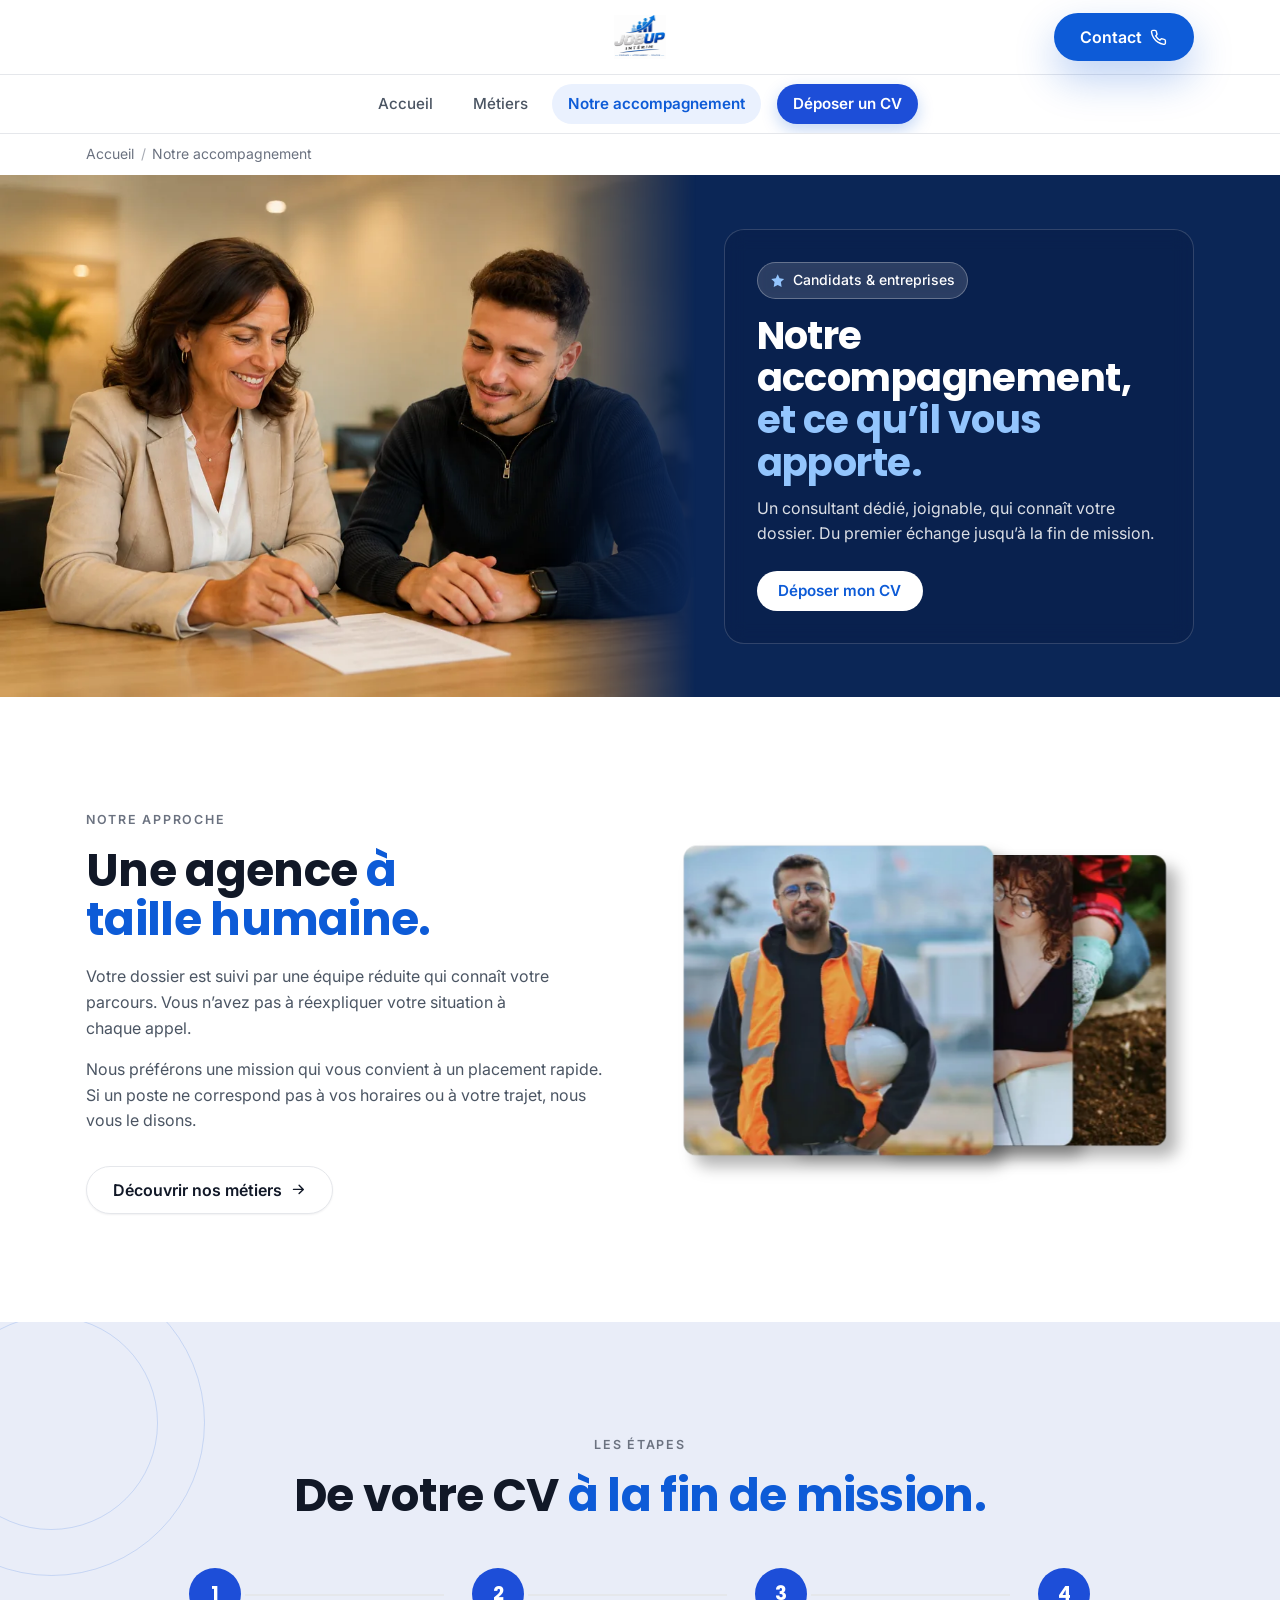
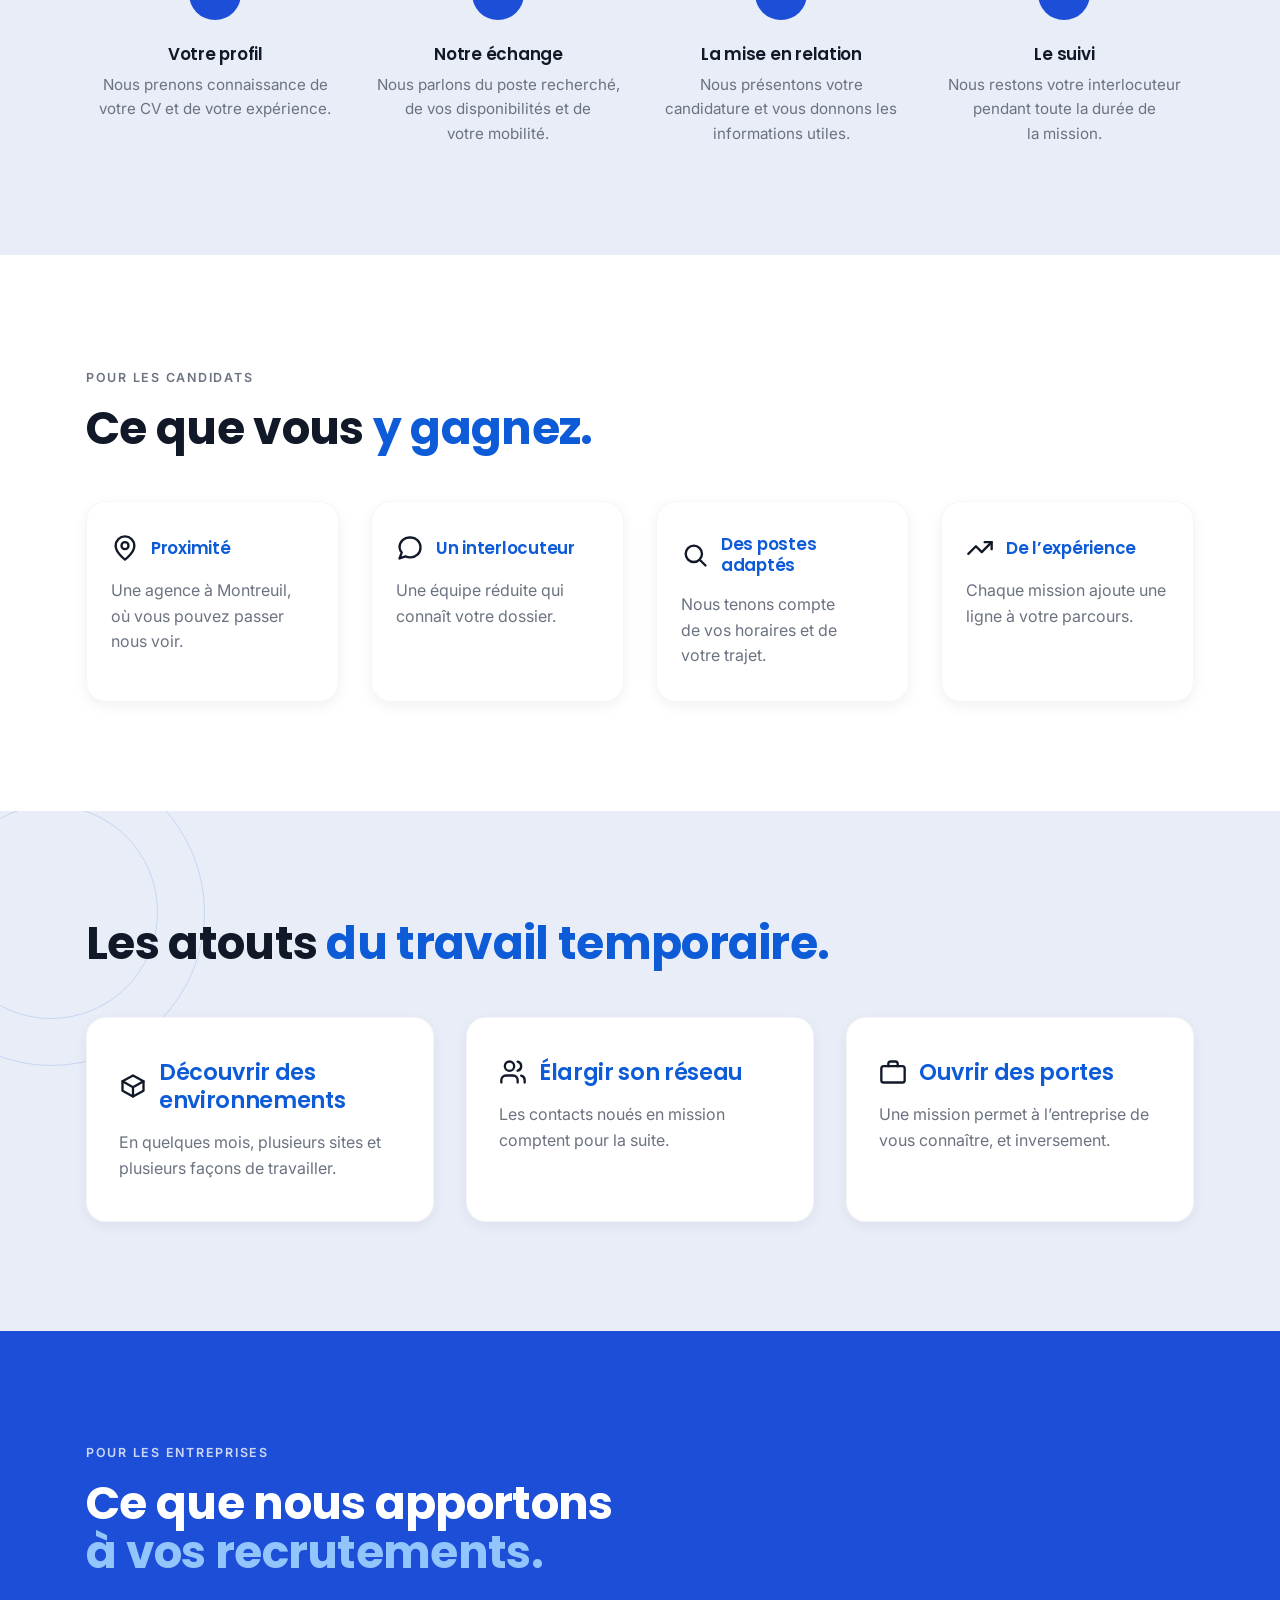
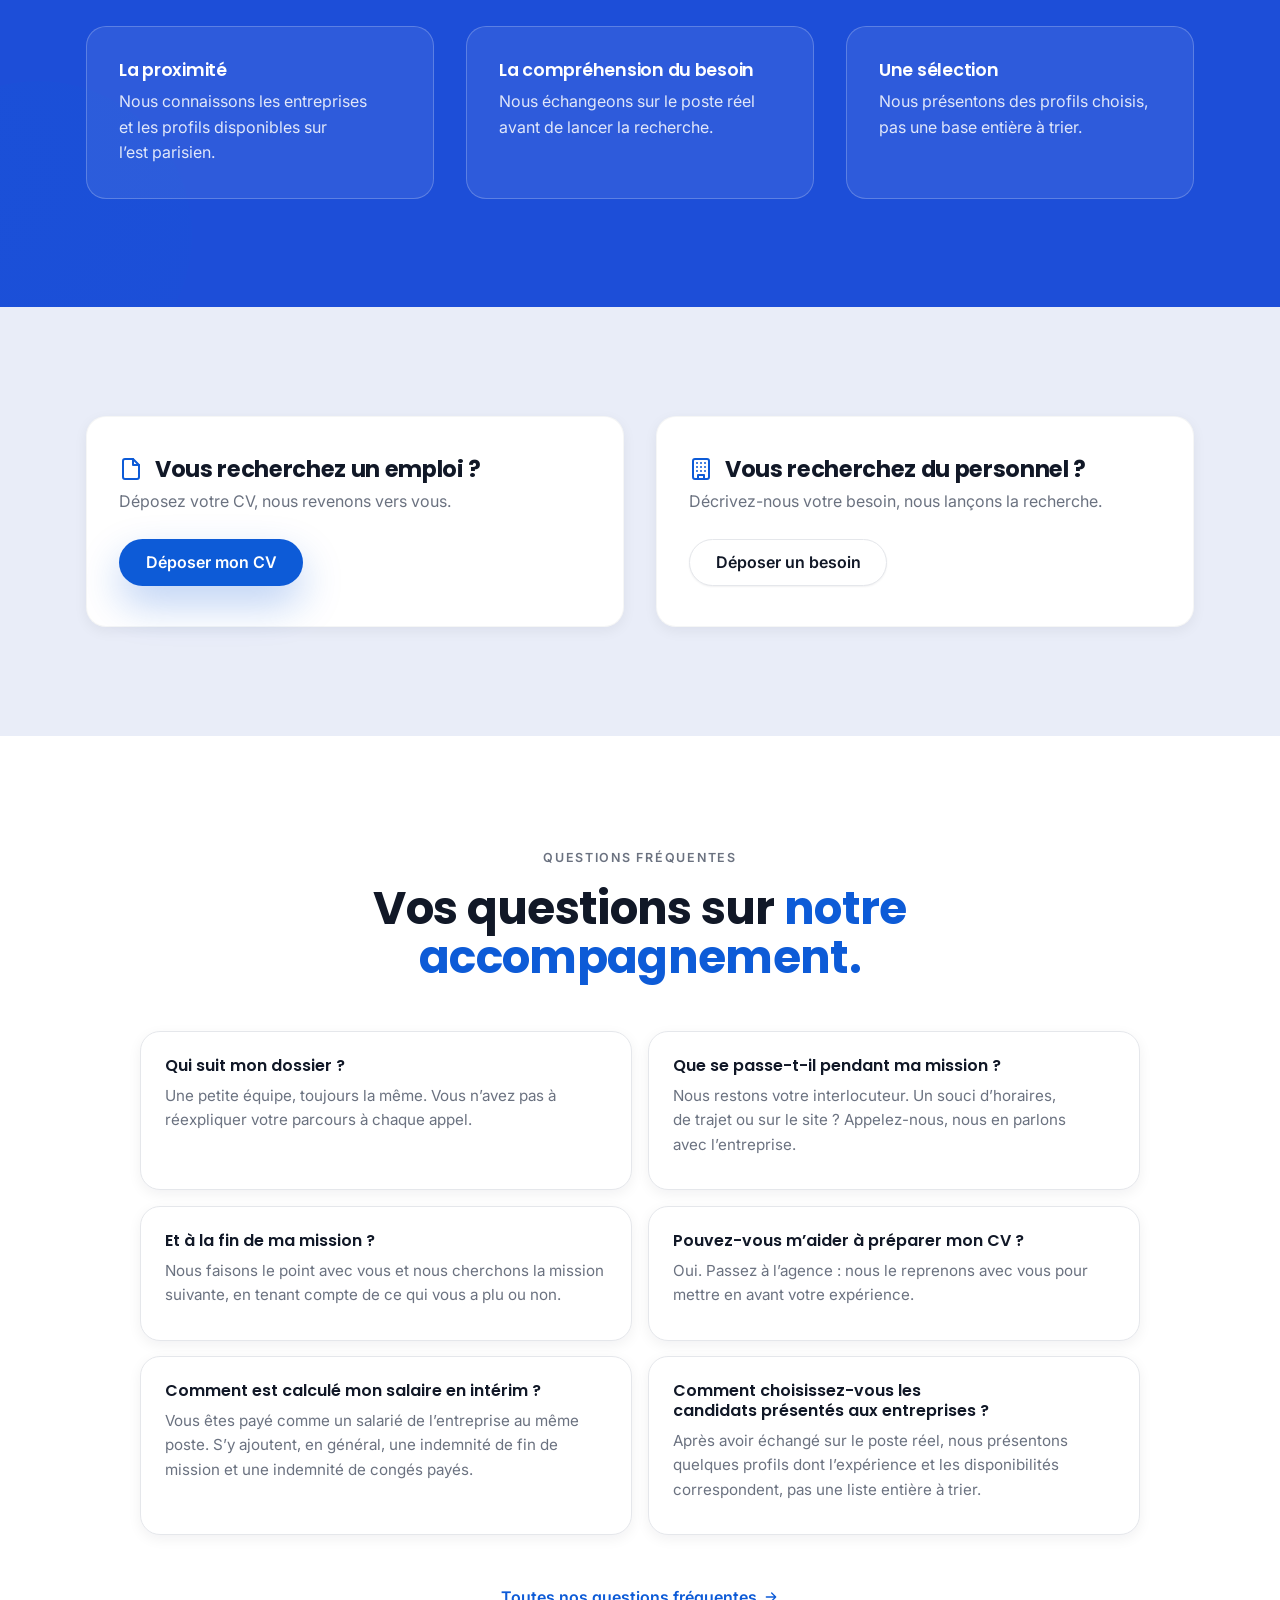
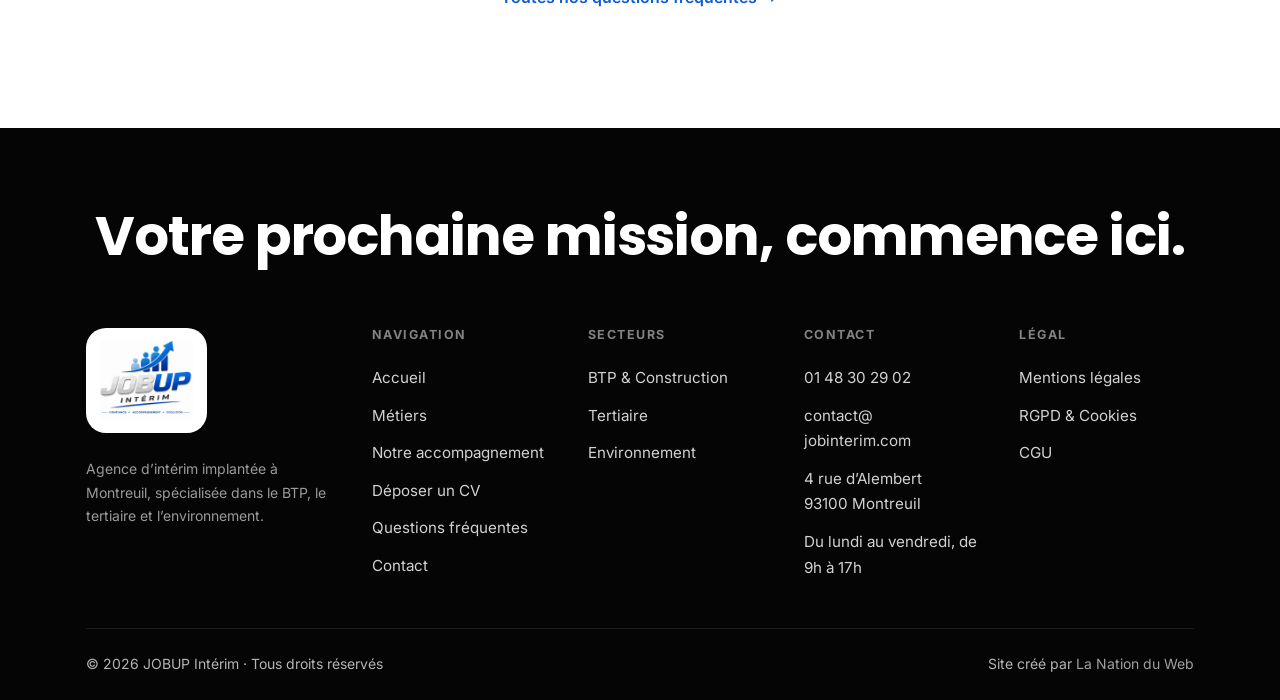
==== accompagnement/index.html @ 12de84bc "Accessibilité : pastilles du carrousel sans motif onglets, contrastes renforcés" ====
<!DOCTYPE html>
<html lang="fr">
<head>
  <meta charset="UTF-8" />
  <meta name="viewport" content="width=device-width, initial-scale=1.0" />
  <title>Boîte d'intérim à Montreuil : notre accompagnement</title>
  <meta name="description" content="Un interlocuteur dédié pour trouver un travail qui vous convient : découvrez l'accompagnement de notre boîte d'intérim à Montreuil." />
  <meta name="theme-color" content="#0D5BD7" />
  <link rel="canonical" href="https://interimjobup.com/accompagnement/" />

  <!-- Favicons -->
  <link rel="icon" href="../assets/icons/favicon.ico" sizes="any" />
  <link rel="icon" type="image/png" sizes="32x32" href="../assets/icons/favicon-32x32.png" />
  <link rel="icon" type="image/png" sizes="16x16" href="../assets/icons/favicon-16x16.png" />
  <link rel="apple-touch-icon" href="../assets/icons/apple-touch-icon.png" />

  <!-- Open Graph -->
  <meta property="og:type" content="website" />
  <meta property="og:site_name" content="JOBUP Intérim" />
  <meta property="og:title" content="Boîte d'intérim à Montreuil : notre accompagnement" />
  <meta property="og:description" content="Un interlocuteur dédié pour trouver un travail qui vous convient : découvrez l'accompagnement de notre boîte d'intérim à Montreuil." />
  <meta property="og:url" content="https://interimjobup.com/accompagnement/" />
  <meta property="og:image" content="https://interimjobup.com/assets/images/og-image.jpg" />
  <meta property="og:locale" content="fr_FR" />

  <!-- Twitter -->
  <meta name="twitter:card" content="summary_large_image" />
  <meta name="twitter:title" content="Boîte d'intérim à Montreuil : notre accompagnement" />
  <meta name="twitter:description" content="Un interlocuteur dédié pour trouver un travail qui vous convient : découvrez l'accompagnement de notre boîte d'intérim à Montreuil." />
  <meta name="twitter:image" content="https://interimjobup.com/assets/images/og-image.jpg" />

  <!-- Fonts -->
  <link rel="preconnect" href="https://fonts.googleapis.com" />
  <link rel="preconnect" href="https://fonts.gstatic.com" crossorigin />
  <link rel="stylesheet" href="https://fonts.googleapis.com/css2?family=Inter:wght@400;500;600;700&family=Poppins:wght@500;600;700&display=swap" />

  <!-- Styles -->
  <link rel="stylesheet" href="../assets/css/variables.css?v=20261126a" />
  <link rel="stylesheet" href="../assets/css/reset.css?v=20261126a" />
  <link rel="stylesheet" href="../assets/css/global.css?v=20261126a" />
  <link rel="stylesheet" href="../assets/css/layout.css?v=20261126a" />
  <link rel="stylesheet" href="../assets/css/components.css?v=20261126a" />
  <link rel="stylesheet" href="../assets/css/header.css?v=20261126a" />
  <link rel="stylesheet" href="../assets/css/footer.css?v=20261126a" />
  <link rel="stylesheet" href="../assets/css/home.css?v=20261126a" />
  <link rel="stylesheet" href="../assets/css/home.css?v=20261126a" />
  <link rel="stylesheet" href="../assets/css/pages.css?v=20261126a" />
  <link rel="stylesheet" href="../assets/css/responsive.css?v=20261126a" />

  <script type="application/ld+json">
  {
    "@context": "https://schema.org",
    "@type": "BreadcrumbList",
    "itemListElement": [
      { "@type": "ListItem", "position": 1, "name": "Accueil",
        "item": "https://interimjobup.com/" },
      { "@type": "ListItem", "position": 2, "name": "Notre accompagnement",
        "item": "https://interimjobup.com/accompagnement/" }
    ]
  }
  </script>
</head>
<body>
  <a class="skip-link" href="#main">Aller au contenu</a>

  <!-- ============================= HEADER ============================= -->
  <header class="site-header" data-screen-label="Notre accompagnement">
    <div class="container site-header__inner">
      <a class="brand" href="../" aria-label="JOBUP Intérim — Accueil">
        <img src="../assets/images/logo-jobup-full.png" alt="JOBUP Intérim — Confiance, accompagnement, évolution" width="420" height="352" />
      </a>
      <div class="header-actions">
        <a class="btn btn--primary" href="../contact/">
          Contact
          <svg class="icon" viewBox="0 0 24 24" fill="none" stroke="currentColor" stroke-width="2" stroke-linecap="round" stroke-linejoin="round" aria-hidden="true"><path d="M22 16.92v3a2 2 0 0 1-2.18 2 19.79 19.79 0 0 1-8.63-3.07 19.5 19.5 0 0 1-6-6 19.79 19.79 0 0 1-3.07-8.67A2 2 0 0 1 4.11 2h3a2 2 0 0 1 2 1.72c.13.96.36 1.9.7 2.81a2 2 0 0 1-.45 2.11L8.09 9.91a16 16 0 0 0 6 6l1.27-1.27a2 2 0 0 1 2.11-.45c.91.34 1.85.57 2.81.7A2 2 0 0 1 22 16.92Z"/></svg>
        </a>
      </div>
    </div>
  </header>

  <!-- ============================= MENU ============================= -->
  <nav class="sub-nav" aria-label="Pages du site">
    <div class="container">
      <ul class="sub-nav__list">
        <li class="sub-nav__item--home"><a class="sub-nav__link" href="../">Accueil</a></li>
        <li><a class="sub-nav__link" href="../metiers/">Métiers</a></li>
        <li><a class="sub-nav__link" href="../accompagnement/" aria-current="page"><span class="sub-nav__long">Notre accompagnement</span><span class="sub-nav__short">Accompagnement</span></a></li>
        <li><a class="sub-nav__link sub-nav__link--cta" href="../deposer-un-cv/">Déposer un CV</a></li>
      </ul>
    </div>
  </nav>
  <nav class="breadcrumb" aria-label="Fil d’Ariane">
    <div class="container">
      <ol class="breadcrumb__list">
        <li><a href="../">Accueil</a></li>
        <li class="breadcrumb__sep" aria-hidden="true">/</li>
        <li aria-current="page">Notre accompagnement</li>
      </ol>
    </div>
  </nav>

  <main id="main">
    <section class="page-hero page-hero--photo-left" style="--ph-ratio: 0.75; --ph-face: 0.57">
      <img class="page-hero__bg" src="../assets/images/histoire.webp" alt="Une conseillère JOBUP accompagne un candidat lors de la signature de son contrat" fetchpriority="high" width="1000" height="750" />
      <div class="page-hero__overlay"></div>
      <div class="container page-hero__inner">
        <div class="hero__panel">
          <span class="hero__badge"><svg class="icon" viewBox="0 0 24 24" fill="currentColor" aria-hidden="true"><path d="m12 2 2.9 6.26L22 9.27l-5 4.87L18.18 22 12 18.56 5.82 22 7 14.14l-5-4.87 7.1-1.01L12 2Z"/></svg><span>Candidats &amp; entreprises</span></span>
          <h1 class="hero__title">Notre accompagnement,<br /><em>et ce qu’il vous apporte.</em></h1>
          <p class="hero__subtitle">Un consultant dédié, joignable, qui connaît votre dossier. Du premier échange jusqu’à la fin de mission.</p>
          <div class="hero__actions"><a class="btn btn--white" href="../deposer-un-cv/">Déposer mon CV</a></div>
        </div>
      </div>
    </section>

    <section class="section section--white" aria-labelledby="approche-title">
      <div class="container split">
        <div data-animate>
          <span class="eyebrow">Notre approche</span>
          <h2 id="approche-title" class="h2">Une agence <span class="text-accent">à taille humaine.</span></h2>
          <div class="flow" style="margin-top:1.25rem">
            <p>Votre dossier est suivi par une équipe réduite qui connaît votre parcours. Vous n’avez pas à réexpliquer votre situation à chaque appel.</p>
            <p>Nous préférons une mission qui vous convient à un placement rapide. Si un poste ne correspond pas à vos horaires ou à votre trajet, nous vous le disons.</p>
          </div>
          <div class="sector-block__actions"><a class="btn btn--ghost" href="../metiers/">Découvrir nos métiers <svg class="icon arrow" viewBox="0 0 24 24" fill="none" stroke="currentColor" stroke-width="2" stroke-linecap="round" stroke-linejoin="round" aria-hidden="true"><path d="M5 12h14M13 6l6 6-6 6"/></svg></a></div>
        </div>
        <div class="split-media--plain" data-animate data-animate-delay="1">
          <img src="../assets/images/expertises.webp" alt="Un ouvrier du BTP, une employée de bureau et un agent des espaces verts" loading="lazy" width="657" height="440" />
        </div>
      </div>
    </section>

    <section class="section section--alt process" aria-labelledby="etapes-title">
      <span class="deco-circle deco-circle--rings deco-circle--lg deco-circle--tl" aria-hidden="true"></span>
      <div class="container">
        <div class="section-head section-head--center" data-animate="fade">
          <span class="eyebrow">Les étapes</span>
          <h2 id="etapes-title" class="h2">De votre CV <span class="text-accent">à la fin de mission.</span></h2>
        </div>
        <div class="process__steps" style="margin-bottom:0">
          <div class="process-step" data-animate>
            <span class="process-step__num">1</span>
            <div class="process-step__body"><h3 class="process-step__title">Votre profil</h3><p>Nous prenons connaissance de votre CV et de votre expérience.</p></div>
          </div>
          <div class="process-step" data-animate data-animate-delay="1">
            <span class="process-step__num">2</span>
            <div class="process-step__body"><h3 class="process-step__title">Notre échange</h3><p>Nous parlons du poste recherché, de vos disponibilités et de votre mobilité.</p></div>
          </div>
          <div class="process-step" data-animate data-animate-delay="2">
            <span class="process-step__num">3</span>
            <div class="process-step__body"><h3 class="process-step__title">La mise en relation</h3><p>Nous présentons votre candidature et vous donnons les informations utiles.</p></div>
          </div>
          <div class="process-step" data-animate data-animate-delay="3">
            <span class="process-step__num">4</span>
            <div class="process-step__body"><h3 class="process-step__title">Le suivi</h3><p>Nous restons votre interlocuteur pendant toute la durée de la mission.</p></div>
          </div>
        </div>
      </div>
    </section>

    <section class="section section--white" aria-labelledby="gains-title">
      <div class="container">
        <div class="section-head" data-animate="fade">
          <span class="eyebrow">Pour les candidats</span>
          <h2 id="gains-title" class="h2">Ce que vous <span class="text-accent">y gagnez.</span></h2>
        </div>
        <div class="grid grid--4">
          <article class="card value-card value-card--sm" data-animate>
            <div class="value-card__head"><svg class="value-card__icon" viewBox="0 0 24 24" fill="none" stroke="currentColor" stroke-width="2" stroke-linecap="round" stroke-linejoin="round" aria-hidden="true"><path d="M20 10c0 6-8 12-8 12s-8-6-8-12a8 8 0 0 1 16 0Z"/><circle cx="12" cy="10" r="3"/></svg><h3 class="value-card__title">Proximité</h3></div>
            <p>Une agence à Montreuil, où vous pouvez passer nous voir.</p>
          </article>
          <article class="card value-card value-card--sm" data-animate data-animate-delay="1">
            <div class="value-card__head"><svg class="value-card__icon" viewBox="0 0 24 24" fill="none" stroke="currentColor" stroke-width="2" stroke-linecap="round" stroke-linejoin="round" aria-hidden="true"><path d="M21 11.5a8.4 8.4 0 0 1-9 8.5 8.6 8.6 0 0 1-3.9-.9L3 21l1.9-5.1A8.4 8.4 0 0 1 3 11.5 8.5 8.5 0 0 1 12 3a8.5 8.5 0 0 1 9 8.5Z"/></svg><h3 class="value-card__title">Un interlocuteur</h3></div>
            <p>Une équipe réduite qui connaît votre dossier.</p>
          </article>
          <article class="card value-card value-card--sm" data-animate data-animate-delay="2">
            <div class="value-card__head"><svg class="value-card__icon" viewBox="0 0 24 24" fill="none" stroke="currentColor" stroke-width="2" stroke-linecap="round" stroke-linejoin="round" aria-hidden="true"><circle cx="11" cy="11" r="7"/><path d="m21 21-4.3-4.3"/></svg><h3 class="value-card__title">Des postes adaptés</h3></div>
            <p>Nous tenons compte de vos horaires et de votre trajet.</p>
          </article>
          <article class="card value-card value-card--sm" data-animate data-animate-delay="3">
            <div class="value-card__head"><svg class="value-card__icon" viewBox="0 0 24 24" fill="none" stroke="currentColor" stroke-width="2" stroke-linecap="round" stroke-linejoin="round" aria-hidden="true"><path d="m22 7-8.5 8.5-5-5L2 17"/><path d="M16 7h6v6"/></svg><h3 class="value-card__title">De l’expérience</h3></div>
            <p>Chaque mission ajoute une ligne à votre parcours.</p>
          </article>
        </div>
      </div>
    </section>

    <section class="section section--alt" aria-labelledby="atouts-title">
      <span class="deco-circle deco-circle--rings deco-circle--lg deco-circle--tl" aria-hidden="true"></span>
      <div class="container">
        <div class="section-head" data-animate="fade">
          <h2 id="atouts-title" class="h2">Les atouts <span class="text-accent">du travail temporaire.</span></h2>
        </div>
        <div class="grid grid--3">
          <article class="card value-card" data-animate>
            <div class="value-card__head"><svg class="value-card__icon" viewBox="0 0 24 24" fill="none" stroke="currentColor" stroke-width="2" stroke-linecap="round" stroke-linejoin="round" aria-hidden="true"><path d="M21 8 12 3 3 8v8l9 5 9-5V8Z"/><path d="m3 8 9 5 9-5M12 13v8"/></svg><h3 class="value-card__title">Découvrir des environnements</h3></div>
            <p>En quelques mois, plusieurs sites et plusieurs façons de travailler.</p>
          </article>
          <article class="card value-card" data-animate data-animate-delay="1">
            <div class="value-card__head"><svg class="value-card__icon" viewBox="0 0 24 24" fill="none" stroke="currentColor" stroke-width="2" stroke-linecap="round" stroke-linejoin="round" aria-hidden="true"><path d="M16 21v-2a4 4 0 0 0-4-4H6a4 4 0 0 0-4 4v2"/><circle cx="9" cy="7" r="4"/><path d="M22 21v-2a4 4 0 0 0-3-3.87M16 3.13a4 4 0 0 1 0 7.75"/></svg><h3 class="value-card__title">Élargir son réseau</h3></div>
            <p>Les contacts noués en mission comptent pour la suite.</p>
          </article>
          <article class="card value-card" data-animate data-animate-delay="2">
            <div class="value-card__head"><svg class="value-card__icon" viewBox="0 0 24 24" fill="none" stroke="currentColor" stroke-width="2" stroke-linecap="round" stroke-linejoin="round" aria-hidden="true"><rect x="2" y="7" width="20" height="14" rx="2"/><path d="M16 7V5a2 2 0 0 0-2-2h-4a2 2 0 0 0-2 2v2"/></svg><h3 class="value-card__title">Ouvrir des portes</h3></div>
            <p>Une mission permet à l’entreprise de vous connaître, et inversement.</p>
          </article>
        </div>
      </div>
    </section>

    <section class="section section--blue" aria-labelledby="entreprises-title">
      <span class="deco-circle deco-circle--fill deco-circle--lg deco-circle--bl" aria-hidden="true"></span>
      <div class="container">
        <div class="section-head" data-animate="fade">
          <span class="eyebrow eyebrow--invert">Pour les entreprises</span>
          <h2 id="entreprises-title" class="h2">Ce que nous apportons <span class="text-accent">à vos recrutements.</span></h2>
        </div>
        <div class="grid grid--3">
          <article class="card--glass" data-animate><h3>La proximité</h3><p>Nous connaissons les entreprises et les profils disponibles sur l’est parisien.</p></article>
          <article class="card--glass" data-animate data-animate-delay="1"><h3>La compréhension du besoin</h3><p>Nous échangeons sur le poste réel avant de lancer la recherche.</p></article>
          <article class="card--glass" data-animate data-animate-delay="2"><h3>Une sélection</h3><p>Nous présentons des profils choisis, pas une base entière à trier.</p></article>
        </div>
      </div>
    </section>

    <section class="section section--alt" aria-label="Candidats et entreprises">
      <div class="container grid grid--2">
        <article class="card choice-card" data-animate>
          <h2 class="choice-card__title"><svg class="icon" viewBox="0 0 24 24" fill="none" stroke="currentColor" stroke-width="2" stroke-linecap="round" stroke-linejoin="round" aria-hidden="true"><path d="M14 2H6a2 2 0 0 0-2 2v16a2 2 0 0 0 2 2h12a2 2 0 0 0 2-2V8Z"/><path d="M14 2v6h6"/></svg>Vous recherchez un emploi&nbsp;?</h2>
          <p>Déposez votre CV, nous revenons vers vous.</p>
          <a class="btn btn--primary" href="../deposer-un-cv/">Déposer mon CV</a>
        </article>
        <article class="card choice-card" data-animate data-animate-delay="1">
          <h2 class="choice-card__title"><svg class="icon" viewBox="0 0 24 24" fill="none" stroke="currentColor" stroke-width="2" stroke-linecap="round" stroke-linejoin="round" aria-hidden="true"><rect x="4" y="2" width="16" height="20" rx="2"/><path d="M9 22v-4h6v4M8 6h.01M16 6h.01M12 6h.01M12 10h.01M12 14h.01M16 10h.01M16 14h.01M8 10h.01M8 14h.01"/></svg>Vous recherchez du personnel&nbsp;?</h2>
          <p>Décrivez-nous votre besoin, nous lançons la recherche.</p>
          <a class="btn btn--ghost" href="../contact/?profil=entreprise">Déposer un besoin</a>
        </article>
      </div>
    </section>
    <!-- ============================= QUESTIONS AVANT DE POSTULER ============================= -->
    <section class="section section--white faq-cards" aria-labelledby="faq-cards-title">
      <div class="container">
        <div class="section-head section-head--center" data-animate="fade">
          <span class="eyebrow">Questions fréquentes</span>
          <h2 id="faq-cards-title" class="h2">Vos questions sur <span class="text-accent">notre accompagnement.</span></h2>
        </div>
        <div class="faq-cards__grid">
          <article class="faq-card" data-animate>
            <h3 class="faq-card__q"><button class="faq-card__btn" type="button" aria-expanded="true" aria-controls="faq-card-1">Qui suit mon dossier&nbsp;?<span class="faq-card__toggle" aria-hidden="true"><svg class="icon" viewBox="0 0 24 24" fill="none" stroke="currentColor" stroke-width="2.5" stroke-linecap="round" stroke-linejoin="round"><path d="M12 5v14M5 12h14"/></svg></span></button></h3>
            <div class="faq-card__a" id="faq-card-1"><p>Une petite équipe, toujours la même. Vous n’avez pas à réexpliquer votre parcours à chaque appel.</p></div>
          </article>
          <article class="faq-card" data-animate data-animate-delay="1">
            <h3 class="faq-card__q"><button class="faq-card__btn" type="button" aria-expanded="true" aria-controls="faq-card-2">Que se passe-t-il pendant ma mission&nbsp;?<span class="faq-card__toggle" aria-hidden="true"><svg class="icon" viewBox="0 0 24 24" fill="none" stroke="currentColor" stroke-width="2.5" stroke-linecap="round" stroke-linejoin="round"><path d="M12 5v14M5 12h14"/></svg></span></button></h3>
            <div class="faq-card__a" id="faq-card-2"><p>Nous restons votre interlocuteur. Un souci d’horaires, de trajet ou sur le site&nbsp;? Appelez-nous, nous en parlons avec l’entreprise.</p></div>
          </article>
          <article class="faq-card" data-animate>
            <h3 class="faq-card__q"><button class="faq-card__btn" type="button" aria-expanded="true" aria-controls="faq-card-3">Et à la fin de ma mission&nbsp;?<span class="faq-card__toggle" aria-hidden="true"><svg class="icon" viewBox="0 0 24 24" fill="none" stroke="currentColor" stroke-width="2.5" stroke-linecap="round" stroke-linejoin="round"><path d="M12 5v14M5 12h14"/></svg></span></button></h3>
            <div class="faq-card__a" id="faq-card-3"><p>Nous faisons le point avec vous et nous cherchons la mission suivante, en tenant compte de ce qui vous a plu ou non.</p></div>
          </article>
          <article class="faq-card" data-animate data-animate-delay="1">
            <h3 class="faq-card__q"><button class="faq-card__btn" type="button" aria-expanded="true" aria-controls="faq-card-4">Pouvez-vous m’aider à préparer mon CV&nbsp;?<span class="faq-card__toggle" aria-hidden="true"><svg class="icon" viewBox="0 0 24 24" fill="none" stroke="currentColor" stroke-width="2.5" stroke-linecap="round" stroke-linejoin="round"><path d="M12 5v14M5 12h14"/></svg></span></button></h3>
            <div class="faq-card__a" id="faq-card-4"><p>Oui. Passez à l’agence&nbsp;: nous le reprenons avec vous pour mettre en avant votre expérience.</p></div>
          </article>
          <article class="faq-card" data-animate>
            <h3 class="faq-card__q"><button class="faq-card__btn" type="button" aria-expanded="true" aria-controls="faq-card-5">Comment est calculé mon salaire en intérim&nbsp;?<span class="faq-card__toggle" aria-hidden="true"><svg class="icon" viewBox="0 0 24 24" fill="none" stroke="currentColor" stroke-width="2.5" stroke-linecap="round" stroke-linejoin="round"><path d="M12 5v14M5 12h14"/></svg></span></button></h3>
            <div class="faq-card__a" id="faq-card-5"><p>Vous êtes payé comme un salarié de l’entreprise au même poste. S’y ajoutent, en général, une indemnité de fin de mission et une indemnité de congés payés.</p></div>
          </article>
          <article class="faq-card" data-animate data-animate-delay="1">
            <h3 class="faq-card__q"><button class="faq-card__btn" type="button" aria-expanded="true" aria-controls="faq-card-6">Comment choisissez-vous les candidats présentés aux entreprises&nbsp;?<span class="faq-card__toggle" aria-hidden="true"><svg class="icon" viewBox="0 0 24 24" fill="none" stroke="currentColor" stroke-width="2.5" stroke-linecap="round" stroke-linejoin="round"><path d="M12 5v14M5 12h14"/></svg></span></button></h3>
            <div class="faq-card__a" id="faq-card-6"><p>Après avoir échangé sur le poste réel, nous présentons quelques profils dont l’expérience et les disponibilités correspondent, pas une liste entière à trier.</p></div>
          </article>
        </div>
        <p class="faq-cards__more"><a href="../faq/">Toutes nos questions fréquentes <svg class="icon arrow" viewBox="0 0 24 24" fill="none" stroke="currentColor" stroke-width="2" stroke-linecap="round" stroke-linejoin="round" aria-hidden="true"><path d="M5 12h14M13 6l6 6-6 6"/></svg></a></p>
      </div>
    </section>

  </main>

  <!-- ============================= FOOTER ============================= -->
  <footer class="site-footer" data-screen-label="Footer">
    <div class="container">
      <p class="footer-claim">Votre prochaine mission, commence&nbsp;ici.</p>
      <div class="footer-grid">
        <div class="footer-brand">
          <span class="footer-brand__logo"><img src="../assets/images/logo-jobup-full.png" alt="JOBUP Intérim" width="120" height="100" /></span>
          <p>Agence d’intérim implantée à Montreuil, spécialisée dans le BTP, le tertiaire et l’environnement.</p>
        </div>
        <div class="footer-col">
          <h2 class="footer-col__title">Navigation</h2>
          <ul class="footer-col__list">
            <li><a href="../">Accueil</a></li>
            <li><a href="../metiers/">Métiers</a></li>
            <li><a href="../accompagnement/">Notre accompagnement</a></li>
            <li><a href="../deposer-un-cv/">Déposer un CV</a></li>
            <li><a href="../faq/">Questions fréquentes</a></li>
            <li><a href="../contact/">Contact</a></li>
          </ul>
        </div>
        <div class="footer-col">
          <h2 class="footer-col__title">Secteurs</h2>
          <ul class="footer-col__list">
            <li><a href="../metiers/#btp">BTP &amp; Construction</a></li>
            <li><a href="../metiers/#tertiaire">Tertiaire</a></li>
            <li><a href="../metiers/#environnement">Environnement</a></li>
          </ul>
        </div>
        <div class="footer-col">
          <h2 class="footer-col__title">Contact</h2>
          <ul class="footer-col__list">
            <li><a href="tel:+33148302902" data-site-tel>01&nbsp;48&nbsp;30&nbsp;29&nbsp;02</a></li>
            <li><a href="mailto:contact@jobinterim.com" data-site-email>contact@<wbr>jobinterim.com</a></li>
            <li><span data-site="coordonnees.adresse">4 rue d’Alembert<br />93100&nbsp;Montreuil</span></li>
            <li><span data-site="coordonnees.horaires">Du lundi au vendredi, de 9h à 17h</span></li>
          </ul>
        </div>
        <div class="footer-col">
          <h2 class="footer-col__title">Légal</h2>
          <ul class="footer-col__list">
            <li><a href="#">Mentions légales</a></li>
            <li><a href="#">RGPD &amp; Cookies</a></li>
            <li><a href="#">CGU</a></li>
          </ul>
        </div>
      </div>
      <div class="footer-bottom">
        <span>© <span data-year>2026</span> JOBUP Intérim · Tous droits réservés</span>
        <span class="footer-credit">Site créé par <a href="https://lanationduweb.fr" target="_blank" rel="noopener">La Nation du Web</a></span>
      </div>
    </div>
  </footer>

  <script src="../assets/js/config.js?v=20261126a" defer></script>
  <script src="../assets/js/site.js?v=20261126a" defer></script>
  <script src="../assets/js/main.js?v=20261126a" defer></script>
  <script src="../assets/js/animations.js?v=20261126a" defer></script>
</body>
</html>
---- assets/css/variables.css ----
/* ==========================================================================
   variables.css — Design tokens for JOBUP Intérim
   ========================================================================== */
:root {
  /* ---- Brand colors ---- */
  --color-primary: #0D5BD7;
  --color-primary-strong: #1D4ED8;   /* secondary / darker CTA blue */
  --color-primary-dark: #0A47A8;      /* hover / pressed */
  --color-primary-50: #EAF1FE;        /* tints */
  --color-primary-100: #D6E4FB;

  /* ---- Surfaces ---- */
  --color-bg: #F5F7FA;
  --color-surface: #FFFFFF;
  --color-surface-alt: #E9EDF8;       /* lavender section background */
  --color-footer: #050505;

  /* ---- Text ---- */
  --color-text: #111827;
  --color-text-soft: #4B5563;
  --color-text-muted: #6B7280;
  --color-text-invert: #FFFFFF;
  --color-text-invert-soft: rgba(255, 255, 255, 0.78);

  /* ---- Lines & states ---- */
  --color-border: #E5E7EB;
  --color-border-strong: #D1D5DB;
  --color-success: #16A34A;
  --color-warning: #D97706;
  --color-warning-bg: #FEF3C7;
  --color-success-bg: #DCFCE7;

  /* ---- Typography ---- */
  --font-display: "Poppins", "Segoe UI", system-ui, sans-serif;
  --font-body: "Inter", "Segoe UI", system-ui, sans-serif;

  --fs-display: clamp(2.4rem, 1.4rem + 3.6vw, 4rem);
  --fs-h1: clamp(2.1rem, 1.4rem + 2.8vw, 3.25rem);
  --fs-h2: clamp(1.9rem, 1.3rem + 2.2vw, 2.85rem);
  --fs-h3: clamp(1.15rem, 1rem + 0.6vw, 1.4rem);
  --fs-lead: clamp(1.02rem, 0.95rem + 0.4vw, 1.2rem);
  --fs-body: 1rem;
  --fs-small: 0.875rem;
  --fs-eyebrow: 0.78rem;

  --lh-tight: 1.08;
  --lh-snug: 1.25;
  --lh-normal: 1.6;

  /* ---- Spacing scale ---- */
  --space-1: 0.25rem;
  --space-2: 0.5rem;
  --space-3: 0.75rem;
  --space-4: 1rem;
  --space-5: 1.5rem;
  --space-6: 2rem;
  --space-7: 2.5rem;
  --space-8: 3rem;
  --space-9: 4rem;
  --space-10: 5.5rem;
  --section-y: clamp(3.5rem, 2rem + 6vw, 7rem);

  /* ---- Layout ---- */
  --header-h: 74px;
  --container: 1200px;
  --container-wide: 1320px;
  --gutter: clamp(1.25rem, 0.5rem + 3vw, 3rem);

  /* ---- Radii ---- */
  --radius-sm: 8px;
  --radius-md: 14px;
  --radius-lg: 20px;
  --radius-xl: 28px;
  --radius-pill: 999px;

  /* ---- Shadows ---- */
  --shadow-xs: 0 1px 2px rgba(17, 24, 39, 0.06);
  --shadow-sm: 0 4px 14px rgba(17, 24, 39, 0.06);
  --shadow-md: 0 14px 34px rgba(17, 24, 39, 0.08);
  --shadow-lg: 0 26px 60px rgba(13, 91, 215, 0.16);
  --shadow-blue: 0 18px 40px rgba(13, 91, 215, 0.28);

  /* ---- Motion ---- */
  --ease: cubic-bezier(0.22, 0.61, 0.36, 1);
  --dur: 0.45s;

  /* ---- Z-index ---- */
  --z-header: 100;
  --z-overlay: 200;
}
---- assets/css/global.css ----
/* ==========================================================================
   global.css — Base element & typography styles
   ========================================================================== */
body {
  font-family: var(--font-body);
  font-size: var(--fs-body);
  color: var(--color-text);
  background-color: var(--color-bg);
}

h1, h2, h3, h4, h5, h6 {
  font-family: var(--font-display);
  color: var(--color-text);
  line-height: var(--lh-tight);
  letter-spacing: -0.015em;
}

.h-display {
  font-size: var(--fs-display);
  font-weight: 700;
  line-height: var(--lh-tight);
}

h1, .h1 { font-size: var(--fs-h1); }
h2, .h2 { font-size: var(--fs-h2); font-weight: 700; }
h3, .h3 { font-size: var(--fs-h3); font-weight: 600; line-height: var(--lh-snug); }

.lead {
  font-size: var(--fs-lead);
  color: var(--color-text-soft);
  line-height: var(--lh-normal);
}

p { color: var(--color-text-soft); }

strong { font-weight: 600; color: var(--color-text); }

.text-accent { color: var(--color-primary); }
.text-muted { color: var(--color-text-muted); }

/* Eyebrow / kicker label */
.eyebrow {
  display: inline-block;
  font-family: var(--font-body);
  font-size: var(--fs-eyebrow);
  font-weight: 600;
  letter-spacing: 0.14em;
  text-transform: uppercase;
  color: var(--color-text-muted);
  margin-bottom: var(--space-4);
}

.eyebrow--invert { color: var(--color-text-invert-soft); }

/* Skip link */
.skip-link {
  position: absolute;
  left: -9999px;
  top: 0;
  z-index: var(--z-overlay);
  background: var(--color-primary);
  color: #fff;
  padding: 0.75rem 1.25rem;
  border-radius: 0 0 var(--radius-md) 0;
  font-weight: 600;
}
.skip-link:focus {
  left: 0;
}

/* Selection */
::selection {
  background: var(--color-primary);
  color: #fff;
}

/* ---- Legal / content pages ---- */
.legal-hero { background: var(--color-surface-alt); padding-block: clamp(2.5rem, 2rem + 3vw, 4.5rem); }
.legal-hero .eyebrow { color: var(--color-primary); }
.legal-hero h1 { font-size: clamp(2rem, 1.4rem + 2.4vw, 3rem); }
.legal-hero p { color: var(--color-text-soft); margin-top: var(--space-3); max-width: 60ch; }
.legal { background: var(--color-surface); }
.legal__wrap { max-width: 820px; margin-inline: auto; }
.legal h2 { font-size: 1.5rem; margin-top: var(--space-8); margin-bottom: var(--space-4); }
.legal h2:first-child { margin-top: 0; }
.legal h3 { font-size: 1.15rem; margin-top: var(--space-5); margin-bottom: var(--space-3); }
.legal p, .legal li { color: var(--color-text-soft); line-height: 1.7; }
.legal p + p { margin-top: var(--space-4); }
.legal ul { margin-top: var(--space-3); padding-left: 1.3rem; list-style: disc; display: flex; flex-direction: column; gap: 0.45rem; }
.legal a { color: var(--color-primary); text-decoration: underline; }
.legal__todo {
  display: inline-block;
  background: var(--color-warning-bg);
  color: #92400E;
  border-radius: var(--radius-sm);
  padding: 0.35rem 0.7rem;
  font-size: var(--fs-small);
  font-weight: 600;
  margin-top: var(--space-2);
}

/* Visually hidden but accessible */
.visually-hidden {
  position: absolute !important;
  width: 1px; height: 1px;
  padding: 0; margin: -1px;
  overflow: hidden;
  clip: rect(0, 0, 0, 0);
  white-space: nowrap;
  border: 0;
}

/* Mode maintenance activé depuis le back-office */
.is-maintenance, .is-maintenance body { overflow: hidden; }
.site-maintenance {
  position: fixed;
  inset: 0;
  z-index: 1000;
  display: flex;
  align-items: center;
  justify-content: center;
  padding: var(--space-5);
  background: var(--color-bg);
}
.site-maintenance__box {
  max-width: 560px;
  width: 100%;
  background: var(--color-surface);
  border: 1px solid var(--color-border);
  border-radius: var(--radius-lg);
  padding: var(--space-8) var(--space-6);
  text-align: center;
}
.site-maintenance__box h1 { font-size: clamp(1.6rem, 1.2rem + 2vw, 2.2rem); margin-bottom: var(--space-4); }
.site-maintenance__box p { color: var(--color-text-soft); margin-bottom: var(--space-5); }
---- assets/css/layout.css ----
/* ==========================================================================
   layout.css — Containers, sections, grids
   ========================================================================== */
.container {
  width: 100%;
  max-width: var(--container);
  margin-inline: auto;
  padding-inline: var(--gutter);
}

.container--wide {
  max-width: var(--container-wide);
}

.section {
  padding-block: var(--section-y);
}

.section--alt {
  background-color: var(--color-surface-alt);
  position: relative;
  overflow: hidden;
}

.section--white {
  background-color: var(--color-surface);
}

.section--tight {
  padding-block: clamp(2.5rem, 1.5rem + 4vw, 4.5rem);
}

/* Section heading block */
.section-head {
  max-width: 760px;
  margin-bottom: var(--space-8);
}
.section-head .lead { margin-top: var(--space-4); }
.section-head--center {
  margin-inline: auto;
  text-align: center;
}

/* Generic grids */
.grid {
  display: grid;
  gap: var(--space-6);
}
.grid--3 { grid-template-columns: repeat(3, 1fr); }
.grid--2 { grid-template-columns: repeat(2, 1fr); }

/* Two-column split (text / media) */
.split {
  display: grid;
  grid-template-columns: 1fr 1fr;
  gap: clamp(2rem, 1rem + 4vw, 5rem);
  align-items: center;
}

/* Decorative soft circles for alt sections */
.deco-circle {
  position: absolute;
  border-radius: 50%;
  pointer-events: none;
  z-index: 0;
}
.deco-circle--ring {
  border: 1.5px solid rgba(13, 91, 215, 0.12);
  background: transparent;
}
.deco-circle--fill {
  background: radial-gradient(circle at 30% 30%, rgba(13, 91, 215, 0.16), rgba(13, 91, 215, 0.05));
}
/* Solid pale tint (flat disc, like the lavender disc in the mockup) */
.deco-circle--soft {
  background: var(--color-primary-100);
  opacity: 0.5;
}
/* Concentric two-tone: pale outer halo + denser inner disc */
.deco-circle--concentric {
  background: var(--color-primary-100);
  opacity: 0.6;
}
.deco-circle--concentric::after {
  content: "";
  position: absolute;
  inset: 18%;
  border-radius: 50%;
  background: rgba(13, 91, 215, 0.20);
}
/* Thin concentric outline rings */
.deco-circle--rings {
  background: transparent;
  border: 1.6px solid rgba(13, 91, 215, 0.16);
}
.deco-circle--rings::after {
  content: "";
  position: absolute;
  inset: 15%;
  border-radius: 50%;
  border: 1.6px solid rgba(13, 91, 215, 0.16);
}

/* Size helpers */
.deco-circle--xxl { width: clamp(440px, 42vw, 700px); aspect-ratio: 1; }
.deco-circle--xl { width: clamp(360px, 34vw, 560px); aspect-ratio: 1; }
.deco-circle--lg { width: clamp(240px, 24vw, 380px); aspect-ratio: 1; }
.deco-circle--md { width: clamp(140px, 16vw, 240px); aspect-ratio: 1; }
.deco-circle--sm { width: clamp(80px, 10vw, 140px); aspect-ratio: 1; }

/* Position helpers (bleed off the section edges) */
.deco-circle--tl { top: -10%; left: -8%; }
.deco-circle--tr { top: -12%; right: -8%; }
.deco-circle--bl { bottom: -14%; left: -9%; }
.deco-circle--br { bottom: -14%; right: -9%; }
.deco-circle--l  { top: 50%; left: -10%; transform: translateY(-50%); }
.deco-circle--r  { top: 40%; right: -8%; transform: translateY(-50%); }

/* Boundary-spanning pair: one big circle split across two adjacent sections.
   Both halves share the same width + left, so they line up perfectly at any
   viewport width. --span-top sits in the upper section (centre on its bottom
   edge); --span-bottom sits in the lower section (centre on its top edge). */
.deco-circle--span { width: clamp(360px, 38vw, 620px); aspect-ratio: 1; left: 4%; }
.deco-circle--span-top    { bottom: 0; transform: translateY(50%); }
.deco-circle--span-bottom { top: 0;    transform: translateY(-50%); }
/* Light fill that reads on the deep-blue BTP background */
.deco-circle--blue-soft { background: rgba(255, 255, 255, 0.09); }

/* Keep content above decoration */
.section { position: relative; }
.section > .container { position: relative; z-index: 1; }
.section--alt > .container { position: relative; z-index: 1; }
.section--white { overflow: hidden; }

/* Branded circle accents — subtle corner decoration (bleeds off edge) */
.section-deco {
  position: absolute;
  width: min(440px, 40%);
  height: auto;
  pointer-events: none;
  z-index: 0;
  opacity: 0.9;
}
.section-deco--tl { top: -7%; left: -3%; }
.section-deco--tr { top: -7%; right: -3%; }
.section-deco--bl { bottom: -10%; left: -3%; }
.section-deco--br { bottom: -10%; right: -3%; }

.flow > * + * { margin-top: var(--space-4); }
.center { text-align: center; }
---- assets/css/components.css ----
/* ==========================================================================
   components.css — Reusable UI components
   ========================================================================== */

/* ----------------------------- Buttons ---------------------------------- */
.btn {
  display: inline-flex;
  align-items: center;
  justify-content: center;
  gap: var(--space-2);
  font-family: var(--font-body);
  font-weight: 600;
  font-size: var(--fs-body);
  line-height: 1;
  padding: 0.9rem 1.6rem;
  border-radius: var(--radius-pill);
  border: 1.5px solid transparent;
  cursor: pointer;
  transition: transform var(--dur) var(--ease), background-color var(--dur) var(--ease),
    box-shadow var(--dur) var(--ease), color var(--dur) var(--ease), border-color var(--dur) var(--ease);
  white-space: nowrap;
}
.btn:hover { transform: translateY(-2px); }
.btn:active { transform: translateY(0); }
.btn .icon { width: 1.05em; height: 1.05em; }

.btn--primary {
  background-color: var(--color-primary);
  color: #fff;
  box-shadow: var(--shadow-blue);
}
.btn--primary:hover { background-color: var(--color-primary-dark); }

.btn--deep {
  background-color: var(--color-primary-strong);
  color: #fff;
}
.btn--deep:hover { background-color: var(--color-primary-dark); }

.btn--ghost {
  background-color: var(--color-surface);
  color: var(--color-text);
  border-color: var(--color-border);
  box-shadow: var(--shadow-xs);
}
.btn--ghost:hover { border-color: var(--color-primary); color: var(--color-primary); }

.btn--outline-invert {
  background-color: transparent;
  color: #fff;
  border-color: rgba(255, 255, 255, 0.5);
}
.btn--outline-invert:hover { background-color: rgba(255, 255, 255, 0.12); border-color: #fff; }

.btn--white {
  background-color: #fff;
  color: var(--color-primary);
}
.btn--white:hover { background-color: #eef3ff; }

.btn--block { width: 100%; }
.btn--lg { padding: 1.05rem 2rem; font-size: 1.05rem; }
.btn--sm { padding: 0.6rem 1.1rem; font-size: var(--fs-small); }

/* arrow nudge on hover */
.btn .arrow { transition: transform var(--dur) var(--ease); }
.btn:hover .arrow { transform: translateX(4px); }

/* ----------------------------- Cards ----------------------------------- */
.card {
  background: var(--color-surface);
  border-radius: var(--radius-lg);
  box-shadow: var(--shadow-sm);
  border: 1px solid rgba(17, 24, 39, 0.04);
  transition: transform var(--dur) var(--ease), box-shadow var(--dur) var(--ease);
}
.card--hover:hover {
  transform: translateY(-6px);
  box-shadow: var(--shadow-md);
}

/* Value card (Confiance / Accompagnement / Évolution) */
.value-card {
  padding: var(--space-7) var(--space-6);
}
.value-card__head {
  display: flex;
  align-items: center;
  gap: var(--space-3);
  margin-bottom: var(--space-4);
}
.value-card__icon { width: 28px; height: 28px; color: var(--color-text); flex: none; }
img.value-card__icon { width: auto; height: 26px; object-fit: contain; }
.value-card__title { color: var(--color-primary); font-size: var(--fs-h3); font-weight: 600; }
.value-card p { color: var(--color-text-muted); }

/* ----------------------------- Form controls --------------------------- */
.field { display: flex; flex-direction: column; gap: var(--space-2); }
.field__label {
  font-size: var(--fs-small);
  font-weight: 600;
  color: var(--color-text-soft);
}
.input,
.textarea,
.select {
  width: 100%;
  font-size: var(--fs-body);
  padding: 0.85rem 1rem;
  border: 1.5px solid var(--color-border);
  border-radius: var(--radius-md);
  background: var(--color-surface);
  color: var(--color-text);
  transition: border-color var(--dur) var(--ease), box-shadow var(--dur) var(--ease);
}
.input::placeholder,
.textarea::placeholder { color: #9CA3AF; }
.input:focus,
.textarea:focus,
.select:focus {
  outline: none;
  border-color: var(--color-primary);
  box-shadow: 0 0 0 4px var(--color-primary-50);
}
.textarea { resize: vertical; min-height: 120px; line-height: 1.5; }
.select {
  appearance: none;
  background-image: url("data:image/svg+xml,%3Csvg xmlns='http://www.w3.org/2000/svg' width='16' height='16' fill='none' stroke='%236B7280' stroke-width='2' stroke-linecap='round' stroke-linejoin='round' viewBox='0 0 24 24'%3E%3Cpath d='M6 9l6 6 6-6'/%3E%3C/svg%3E");
  background-repeat: no-repeat;
  background-position: right 1rem center;
  padding-right: 2.6rem;
}

/* Segmented toggle (Métier / domaine) */
.segmented {
  display: inline-flex;
  flex-wrap: wrap;
  gap: var(--space-2);
}
.segmented__option {
  padding: 0.55rem 1.1rem;
  border-radius: var(--radius-pill);
  border: 1.5px solid var(--color-border);
  background: var(--color-surface);
  color: var(--color-text-soft);
  font-weight: 500;
  font-size: var(--fs-small);
  transition: all var(--dur) var(--ease);
}
.segmented__option[aria-pressed="true"],
.segmented__option.is-active {
  background: var(--color-primary-strong);
  color: #fff;
  border-color: var(--color-primary-strong);
}

/* Checkbox row */
.check {
  display: flex;
  align-items: center;
  gap: var(--space-3);
  cursor: pointer;
  font-size: var(--fs-body);
  color: var(--color-text-soft);
  padding-block: 2px;
}
.check input { position: absolute; opacity: 0; pointer-events: none; }
.check__box {
  width: 20px; height: 20px;
  border-radius: 6px;
  border: 1.5px solid var(--color-border-strong);
  display: inline-flex;
  align-items: center;
  justify-content: center;
  flex: none;
  transition: all var(--dur) var(--ease);
}
.check__box::after {
  content: "";
  width: 11px; height: 11px;
  background: #fff;
  clip-path: polygon(14% 47%, 0 60%, 40% 100%, 100% 22%, 86% 9%, 38% 71%);
  transform: scale(0);
  transition: transform var(--dur) var(--ease);
}
.check input:checked + .check__box {
  background: var(--color-primary-strong);
  border-color: var(--color-primary-strong);
}
.check input:checked + .check__box::after { transform: scale(1); }
.check input:focus-visible + .check__box { outline: 3px solid var(--color-primary); outline-offset: 2px; }

/* Divider */
.divider { height: 1px; background: var(--color-border); border: none; }
---- assets/css/header.css ----
/* ==========================================================================
   header.css — Sticky site header & mobile navigation
   ========================================================================== */
.site-header {
  position: sticky;
  top: 0;
  z-index: var(--z-header);
  background: #fff;
  border-bottom: 1px solid var(--color-border);
  transition: box-shadow var(--dur) var(--ease), border-color var(--dur) var(--ease);
}
.site-header.is-scrolled {
  box-shadow: var(--shadow-sm);
  border-bottom-color: var(--color-border);
}

/* Logo centré, bouton Contact (ou menu mobile) à droite. */
.site-header__inner {
  display: grid;
  grid-template-columns: 1fr auto 1fr;
  align-items: center;
  gap: var(--space-5);
  height: var(--header-h);
}

/* Logo */
.brand {
  grid-column: 2;
  grid-row: 1;
  display: inline-flex;
  align-items: center;
  flex: none;
}
.header-actions,
.burger {
  grid-column: 3;
  grid-row: 1;
  justify-self: end;
}
.brand img {
  height: clamp(44px, 3.4vw, 58px);
  width: auto;
  object-fit: contain;
}

/* Primary nav */
.main-nav {
  flex: 1 1 auto;
  display: flex;
  justify-content: center;
}
.main-nav__list {
  display: flex;
  align-items: center;
  gap: var(--space-7);
}
.main-nav__link {
  position: relative;
  font-weight: 500;
  color: var(--color-text-soft);
  padding-block: 0.5rem;
  transition: color var(--dur) var(--ease);
}
.main-nav__link::after {
  content: "";
  position: absolute;
  left: 0; right: 0;
  bottom: -2px;
  height: 2px;
  background: var(--color-primary);
  transform: scaleX(0);
  transform-origin: left;
  transition: transform var(--dur) var(--ease);
}
.main-nav__link:hover { color: var(--color-text); }
.main-nav__link:hover::after,
.main-nav__link[aria-current="page"]::after { transform: scaleX(1); }
.main-nav__link[aria-current="page"] { color: var(--color-primary); font-weight: 600; }

.header-actions {
  display: flex;
  align-items: center;
  gap: var(--space-4);
  flex: 0 0 auto;
}

/* Burger */
.burger {
  display: none;
  width: 46px; height: 46px;
  border-radius: var(--radius-md);
  border: 1px solid var(--color-border);
  background: var(--color-surface);
  position: relative;
}
.burger span,
.burger span::before,
.burger span::after {
  content: "";
  position: absolute;
  left: 50%;
  width: 20px; height: 2px;
  background: var(--color-text);
  border-radius: 2px;
  transform: translateX(-50%);
  transition: transform var(--dur) var(--ease), opacity var(--dur) var(--ease), top var(--dur) var(--ease);
}
.burger span { top: 50%; margin-top: -1px; }
.burger span::before { top: -7px; }
.burger span::after { top: 7px; }
.burger[aria-expanded="true"] span { background: transparent; }
.burger[aria-expanded="true"] span::before { top: 0; transform: translateX(-50%) rotate(45deg); }
.burger[aria-expanded="true"] span::after { top: 0; transform: translateX(-50%) rotate(-45deg); }

/* Mobile drawer */
.mobile-nav {
  position: fixed;
  inset: 84px 0 auto 0;
  background: var(--color-surface);
  border-bottom: 1px solid var(--color-border);
  box-shadow: var(--shadow-md);
  padding: var(--space-5) var(--gutter) var(--space-7);
  transform: translateY(-12px);
  opacity: 0;
  visibility: hidden;
  transition: opacity var(--dur) var(--ease), transform var(--dur) var(--ease), visibility var(--dur);
  z-index: var(--z-header);
}
.mobile-nav.is-open {
  opacity: 1;
  visibility: visible;
  transform: translateY(0);
}
.mobile-nav__list {
  display: flex;
  flex-direction: column;
  gap: var(--space-2);
}
.mobile-nav__link {
  display: block;
  font-size: 1.15rem;
  font-weight: 500;
  padding: 0.85rem 0.5rem;
  border-bottom: 1px solid var(--color-border);
  color: var(--color-text);
}
.mobile-nav__link[aria-current="page"] { color: var(--color-primary); }
.mobile-nav .btn { margin-top: var(--space-5); }

/* ---- Menu des pages : collé sous l'en-tête, il se cache quand on descend
        et réapparaît dès qu'on remonte (main.js ajoute .is-hidden). ---- */
.sub-nav {
  position: sticky;
  top: calc(var(--header-h) + 1px);
  z-index: calc(var(--z-header) - 1);
  background: #fff;
  border-bottom: 1px solid var(--color-border);
  transition: transform 0.28s var(--ease), box-shadow 0.28s var(--ease);
}
.sub-nav.is-stuck { box-shadow: var(--shadow-sm); }
.sub-nav.is-hidden { transform: translateY(calc(-100% - 2px)); box-shadow: none; }
@media (prefers-reduced-motion: reduce) { .sub-nav { transition: none; } }
.sub-nav__list {
  display: flex;
  align-items: center;
  justify-content: center;
  gap: var(--space-2);
  padding-block: 0.55rem;
  overflow-x: auto;
  scrollbar-width: none;
}
.sub-nav__list::-webkit-scrollbar { display: none; }
.sub-nav__link {
  display: inline-flex;
  align-items: center;
  min-height: 40px;
  padding: 0.45rem 1rem;
  border-radius: var(--radius-pill);
  font-size: 0.95rem;
  font-weight: 500;
  color: var(--color-text-soft);
  white-space: nowrap;
  transition: color var(--dur) var(--ease), background-color var(--dur) var(--ease);
}
.sub-nav__link:hover { color: var(--color-primary); background: var(--color-primary-50); }
.sub-nav__link[aria-current="page"] { color: var(--color-primary); background: var(--color-primary-50); font-weight: 600; }
.sub-nav__link--cta,
.sub-nav__link--cta:hover,
.sub-nav__link--cta[aria-current="page"] {
  margin-left: var(--space-2);
  background: var(--color-primary-strong);
  color: #fff;
  font-weight: 600;
  box-shadow: 0 6px 16px rgba(13, 91, 215, 0.25);
}
.sub-nav__short { display: none; }

/* ---- Fil d’Ariane ---- */
.breadcrumb { background: #fff; }
.breadcrumb__list {
  display: flex;
  flex-wrap: wrap;
  gap: 0.4rem;
  padding-block: 0.6rem;
  font-size: var(--fs-small);
  color: var(--color-text-muted);
}
.breadcrumb__list a { color: var(--color-text-muted); }
.breadcrumb__list a:hover { color: var(--color-primary); }
.breadcrumb__sep { opacity: 0.6; }

@media (max-width: 560px) {
  /* Sur téléphone, le logo ramène à l’accueil : le menu garde les 3 autres pages. */
  .sub-nav__item--home { display: none; }
  .sub-nav { top: 73px; } /* en-tête mobile : 72 px + bordure */
  .sub-nav .container { padding-inline: 0.5rem; }
  .sub-nav__list { justify-content: safe center; gap: 0.2rem; padding-block: 0.45rem; }
  .sub-nav__link { font-size: 0.84rem; padding: 0.4rem 0.65rem; }
  .sub-nav__link--cta { margin-left: 0.2rem; }
  .sub-nav__long { display: none; }
  .sub-nav__short { display: inline; }
}
@media (max-width: 359px) {
  .sub-nav__link { font-size: 0.76rem; padding: 0.4rem 0.5rem; }
}
---- assets/css/footer.css ----
/* ==========================================================================
   footer.css — Dark footer with brand statement & link columns
   ========================================================================== */
.site-footer {
  background: var(--color-footer);
  color: var(--color-text-invert);
  padding-top: clamp(3rem, 2rem + 4vw, 5rem);
}

.footer-claim {
  font-family: var(--font-display);
  font-weight: 700;
  font-size: clamp(1.9rem, 1.2rem + 3vw, 3.4rem);
  line-height: 1.05;
  letter-spacing: -0.02em;
  text-align: center;
  color: #fff;
  margin-bottom: clamp(2.5rem, 1.5rem + 3vw, 4rem);
}

.footer-grid {
  display: grid;
  grid-template-columns: 1.4fr repeat(4, 1fr);
  gap: clamp(1.5rem, 1rem + 2vw, 3rem);
  padding-bottom: var(--space-8);
}

.footer-brand__logo {
  display: inline-flex;
  background: #fff;
  border-radius: var(--radius-lg);
  padding: 0.85rem;
  margin-bottom: var(--space-5);
}
.footer-brand__logo img { height: 78px; width: auto; }
.footer-brand p {
  color: rgba(255, 255, 255, 0.6);
  font-size: var(--fs-small);
  line-height: 1.7;
  max-width: 280px;
}

.footer-col__title {
  font-family: var(--font-body);
  font-size: var(--fs-eyebrow);
  font-weight: 700;
  letter-spacing: 0.12em;
  text-transform: uppercase;
  color: rgba(255, 255, 255, 0.5);
  margin-bottom: var(--space-5);
}
.footer-col__list { display: flex; flex-direction: column; gap: var(--space-3); }
.footer-col__list a,
.footer-col__list span {
  color: rgba(255, 255, 255, 0.82);
  font-size: 0.95rem;
  transition: color var(--dur) var(--ease);
}
.footer-col__list a:hover { color: #fff; }

.footer-bottom {
  border-top: 1px solid rgba(255, 255, 255, 0.1);
  padding-block: var(--space-5);
  display: flex;
  flex-wrap: wrap;
  gap: var(--space-3) var(--space-6);
  align-items: center;
  font-size: var(--fs-small);
  color: rgba(255, 255, 255, 0.70);
}
.footer-credit { margin-left: auto; }
.footer-credit a { color: rgba(255, 255, 255, 0.62); transition: color var(--dur) var(--ease); }
.footer-credit a:hover { color: #fff; }
@media (max-width: 640px) {
  .footer-credit { margin-left: 0; }
}
---- assets/css/home.css ----
/* ==========================================================================
   home.css — Accueil page sections
   ========================================================================== */

/* ------------------------------- HERO ----------------------------------- */
.hero {
  position: relative;
  isolation: isolate;
  color: #fff;
  overflow: hidden;
}
.hero__bg {
  position: absolute;
  inset: 0;
  width: 100%;
  height: 100%;
  object-fit: cover;
  z-index: -2;
}
/* Overlay léger : image lumineuse, juste assombrie à droite (panneau) et en bas (stats) */
.hero__overlay {
  position: absolute;
  inset: 0;
  z-index: -1;
  background:
    linear-gradient(255deg, rgba(9, 28, 66, 0) 32%, rgba(9, 28, 66, 0.32) 72%, rgba(9, 28, 66, 0.5) 100%),
    linear-gradient(180deg, rgba(9, 28, 66, 0) 62%, rgba(9, 28, 66, 0.42) 100%);
}
.hero__inner {
  display: grid;
  grid-template-columns: 1fr minmax(360px, 460px);
  align-items: center;
  /* 1er écran = navbar + hero : le hero remplit la hauteur restante sous la navbar.
     Plancher 420px pour les écrans très courts. */
  min-height: max(420px, calc(100vh - var(--header-h) - 1px));
  padding-top: var(--space-6);
  padding-bottom: clamp(4.5rem, 3.5rem + 3vw, 6rem);
}
.hero__panel {
  grid-column: 2;
  background: rgba(9, 28, 66, 0.38);
  -webkit-backdrop-filter: blur(10px);
  backdrop-filter: blur(10px);
  border: 1px solid rgba(255, 255, 255, 0.16);
  border-radius: var(--radius-lg);
  padding: clamp(1.6rem, 1.2rem + 1vw, 2.5rem);
}
.hero__badge {
  display: inline-flex;
  align-items: center;
  gap: 0.5em;
  background: rgba(255, 255, 255, 0.14);
  border: 1px solid rgba(255, 255, 255, 0.28);
  -webkit-backdrop-filter: blur(6px);
  backdrop-filter: blur(6px);
  color: #fff;
  font-size: var(--fs-small);
  font-weight: 500;
  padding: 0.45em 0.9em;
  border-radius: var(--radius-pill);
  margin-bottom: var(--space-4);
}
.hero__badge .icon { width: 1.1em; height: 1.1em; color: #93C5FD; }
.hero__title {
  font-size: clamp(1.9rem, 1.4rem + 1.7vw, 2.85rem);
  font-weight: 700;
  line-height: 1.1;
  color: #fff;
  margin-bottom: var(--space-3);
}
.hero__title em { font-style: normal; color: #93C5FD; }
.hero__subtitle {
  font-size: var(--fs-body);
  color: rgba(255, 255, 255, 0.86);
  max-width: 40ch;
  margin-bottom: var(--space-5);
}
.hero__actions { display: flex; flex-wrap: wrap; gap: var(--space-3); }
.hero__actions .btn { padding: 0.7rem 1.3rem; font-size: 0.95rem; }

/* Stats band */
.hero-stats {
  position: absolute;
  left: 0; right: 0; bottom: 0;
  background: linear-gradient(180deg, rgba(11, 38, 86, 0.45), rgba(11, 38, 86, 0.88));
}
.hero-stats__grid {
  display: grid;
  grid-template-columns: repeat(3, 1fr);
  gap: var(--space-5);
  padding-block: clamp(1rem, 0.8rem + 0.6vw, 1.4rem);
  align-items: stretch;
}
.stat {
  display: flex;
  flex-direction: column;
  align-items: center;
  justify-content: flex-start;
  text-align: center;
  gap: 0.4rem;
}
.stat__value {
  display: flex;
  align-items: center;
  justify-content: center;
  gap: 0.45em;
  font-family: var(--font-display);
  font-weight: 700;
  font-size: clamp(1.5rem, 1.2rem + 1.2vw, 2.1rem);
  color: #fff;
  line-height: 1;
  height: 2.2rem;
}
.stat__value .dot { width: 0.5em; height: 0.5em; border-radius: 50%; background: #60A5FA; }
.stat__value .icon { width: 0.85em; height: 0.85em; color: #93C5FD; }
.stat__icon { height: 2rem; width: 2rem; object-fit: contain; flex: none; }
.stat__label { color: rgba(255, 255, 255, 0.92); font-size: var(--fs-small); margin: 0; }

/* ----------------------------- HISTOIRE --------------------------------- */
.histoire__media {
  border-radius: var(--radius-xl);
  overflow: hidden;
  box-shadow: var(--shadow-md);
  aspect-ratio: 5 / 4;
}
.histoire__media img { width: 100%; height: 100%; object-fit: cover; }
.histoire__body p + p { margin-top: var(--space-4); }
.histoire__list {
  display: flex;
  flex-direction: column;
  gap: var(--space-4);
  margin-top: var(--space-6);
}
.histoire__list li {
  display: flex;
  align-items: center;
  gap: var(--space-4);
  font-weight: 500;
  color: var(--color-text);
}
.histoire__list .ico-wrap {
  display: inline-flex;
  align-items: center;
  justify-content: center;
  width: 44px; height: 44px;
  flex: none;
  border-radius: 50%;
  background: var(--color-primary-strong);
  color: #fff;
}
.histoire__list .ico-wrap .icon { width: 20px; height: 20px; }

/* ----------------------------- METHOD ----------------------------------- */
.method__grid { margin-top: var(--space-2); }

/* --------------------------- NOS EXPERTISES (carousel) ------------------ */
.sector {
  --accent: #F59E0B;
  background: var(--color-primary);
  color: #fff;
  position: relative;
  overflow: hidden;
  border-radius: 0;
}
.sector__bg {
  position: absolute;
  inset: 0;
  width: 100%;
  height: 100%;
  object-fit: cover;
  z-index: 0;
}
.sector__inner {
  display: grid;
  grid-template-columns: 1fr 1fr;
  gap: clamp(2rem, 1rem + 4vw, 5rem);
  align-items: center;
  position: relative;
  z-index: 1;
}
.sector__title { color: #fff; margin-bottom: var(--space-4); }
.sector__text { color: rgba(255, 255, 255, 0.85); max-width: 40ch; margin-bottom: var(--space-6); min-height: 3.4em; }
.sector__list {
  display: grid;
  grid-template-columns: 1fr 1fr;
  gap: var(--space-4) var(--space-5);
  margin-bottom: var(--space-7);
}
.sector__list li { display: flex; align-items: center; gap: var(--space-3); color: #fff; }
.sector__list .tick {
  display: inline-flex; align-items: center; justify-content: center;
  width: 26px; height: 26px; flex: none;
  border-radius: 50%;
  background: var(--accent);
  color: #fff;
  transition: background-color var(--dur) var(--ease);
}
.sector__list .tick .icon { width: 14px; height: 14px; }

.sector__foot { display: flex; align-items: center; gap: var(--space-6); flex-wrap: wrap; }
.sector__dots { display: flex; gap: 0.5rem; }
.sector__dot {
  position: relative;
  width: 10px; height: 10px;
  border-radius: 50%;
  background: rgba(255, 255, 255, 0.35);
  transition: background-color var(--dur) var(--ease), width var(--dur) var(--ease);
}
/* Zone tactile élargie (44 px de haut) sans changer l'apparence du point. */
.sector__dot::before { content: ""; position: absolute; inset: -17px -4px; }
.sector__dot.is-active { background: var(--accent); width: 26px; border-radius: 999px; }

/* Stacked-images media */
.sector__media {
  position: relative;
  align-self: center;
}
.sector-stack {
  position: relative;
  width: 100%;
  max-width: 560px;
  margin-inline: auto;
  aspect-ratio: 4 / 3.2;
  overflow: visible;
  user-select: none;
  -webkit-user-select: none;
}
/* Glissement horizontal géré en JS (sectors.js), défilement vertical de la page conservé. */
.sector__inner { touch-action: pan-y; }
.sector-stack__img {
  position: absolute;
  top: 0;
  left: 0;
  width: 68%;
  height: 100%;
  border-radius: var(--radius-xl);
  object-fit: cover;
  box-shadow: var(--shadow-lg);
  cursor: pointer;
  -webkit-user-drag: none;
  transform-origin: center right;
  will-change: transform, opacity;
  transition: transform 0.65s var(--ease), opacity 0.65s var(--ease);
}
/* Compact overlapping stack: main in front (left), the two others peek on the right */
.sector-stack__img.is-main   { transform: translateX(0)   scale(1);    z-index: 3; opacity: 1;   cursor: default; }
.sector-stack__img.is-top    { transform: translateX(42%) scale(0.94); z-index: 2; opacity: 1; }
.sector-stack__img.is-bottom { transform: translateX(66%) scale(0.90); z-index: 1; opacity: 0.95; }

/* ----------------------------- PROCESS ---------------------------------- */
.process__steps {
  display: grid;
  grid-template-columns: repeat(4, 1fr);
  gap: var(--space-5);
  margin-bottom: var(--space-8);
  position: relative;
}
.process-step { text-align: center; position: relative; }
.process-step__num {
  display: inline-flex;
  align-items: center;
  justify-content: center;
  width: 52px; height: 52px;
  border-radius: 50%;
  background: var(--color-primary-strong);
  color: #fff;
  font-family: var(--font-display);
  font-weight: 700;
  font-size: 1.2rem;
  margin-bottom: var(--space-5);
  position: relative;
  z-index: 2;
}
/* connector line */
.process-step:not(:last-child)::after {
  content: "";
  position: absolute;
  top: 26px;
  left: calc(50% + 30px);
  right: calc(-50% + 30px);
  height: 2px;
  background: var(--color-border);
  z-index: 1;
}
.process-step__title {
  font-family: var(--font-display);
  font-size: 1.05rem;
  font-weight: 600;
  color: var(--color-text);
  margin-bottom: var(--space-2);
}
.process-step p { color: var(--color-text-muted); font-size: 0.95rem; }

/* ----------------------------- QUI SOMMES-NOUS -------------------------- */
.histoire__actions { margin-top: var(--space-6); }

/* ----------------------------- NOS MÉTIERS ------------------------------ */
.job-families { position: relative; overflow: hidden; }
.job-family { display: flex; flex-direction: column; height: 100%; }
.job-family p { flex: 1; }
.job-family__link {
  display: inline-flex;
  align-items: center;
  gap: 0.4em;
  align-self: flex-start;
  margin-top: var(--space-5);
  padding-block: 0.4rem;
  font-weight: 600;
  color: var(--color-primary);
}
.job-families__more { margin-top: var(--space-8); text-align: center; }
.job-family__link .icon { width: 16px; height: 16px; transition: transform var(--dur) var(--ease); }
.job-family__link:hover .icon { transform: translateX(3px); }

/* ----------------------------- QUESTIONS AVANT DE POSTULER -------------- */
.faq-cards__grid {
  display: grid;
  grid-template-columns: 1fr 1fr;
  gap: var(--space-4);
  max-width: 1000px;
  margin-inline: auto;
}
.faq-card {
  background: var(--color-surface);
  border: 1px solid var(--color-border);
  border-radius: var(--radius-lg);
  box-shadow: var(--shadow-sm);
  padding: var(--space-5) var(--space-5) var(--space-6);
}
.faq-card__q {
  font-family: var(--font-display);
  font-size: 1rem;
  font-weight: 600;
  color: var(--color-text);
  margin-bottom: var(--space-2);
}
/* Sur ordinateur, la question est un simple titre : la réponse reste visible. */
.faq-card__btn {
  display: flex;
  align-items: flex-start;
  justify-content: space-between;
  gap: var(--space-3);
  width: 100%;
  padding: 0;
  border: 0;
  background: none;
  font: inherit;
  color: inherit;
  text-align: left;
  cursor: default;
}
.faq-card__btn:focus-visible { outline: 2px solid var(--color-primary); outline-offset: 4px; border-radius: var(--radius-sm, 6px); }
.faq-card__toggle { display: none; }
.faq-card p { color: var(--color-text-muted); font-size: 0.95rem; }
.faq-card a { color: var(--color-primary); font-weight: 500; }
.faq-cards__more { text-align: center; margin-top: var(--space-7); }
.faq-cards__more a {
  display: inline-flex;
  align-items: center;
  gap: 0.4em;
  min-height: 44px;
  font-weight: 600;
  color: var(--color-primary);
}
.faq-cards__more .icon { width: 16px; height: 16px; transition: transform var(--dur) var(--ease); }
.faq-cards__more a:hover .icon { transform: translateX(3px); }
@media (max-width: 768px) {
  /* Sur téléphone : questions fermées, la réponse s'ouvre au toucher. */
  .faq-cards__grid { grid-template-columns: 1fr; gap: var(--space-3); }
  .faq-card { padding: 0; transition: border-color var(--dur) var(--ease); }
  .faq-card.is-open { border-color: var(--color-primary-100); }
  .faq-card__q { margin: 0; }
  .faq-card__btn { align-items: center; min-height: 56px; padding: var(--space-4) var(--space-4) var(--space-4) var(--space-5); cursor: pointer; }
  .faq-card__toggle {
    display: inline-flex;
    align-items: center;
    justify-content: center;
    flex: none;
    width: 30px; height: 30px;
    border-radius: 50%;
    background: var(--color-primary-strong);
    color: #fff;
  }
  .faq-card__toggle .icon { width: 15px; height: 15px; transition: transform var(--dur) var(--ease); }
  .faq-card.is-open .faq-card__toggle .icon { transform: rotate(45deg); }
  .faq-card__a { display: none; padding: 0 var(--space-5) var(--space-5); }
  .faq-card.is-open .faq-card__a { display: block; }
}

/* ----------------------------- ZONE D'INTERVENTION ---------------------- */
.zone__list {
  display: flex;
  flex-direction: column;
  gap: var(--space-3);
  padding: var(--space-6);
  border-radius: var(--radius-xl);
  background: var(--color-primary-50);
}
.zone__list li {
  display: flex;
  align-items: center;
  gap: var(--space-3);
  font-weight: 500;
  color: var(--color-text);
}
.zone__tick {
  display: inline-flex;
  align-items: center;
  justify-content: center;
  width: 26px; height: 26px;
  flex: none;
  border-radius: 50%;
  background: var(--color-primary-strong);
  color: #fff;
}
.zone__tick .icon { width: 14px; height: 14px; }
.process__actions { display: flex; flex-wrap: wrap; gap: var(--space-4); justify-content: center; }

/* ----------------------------- CTA BANNER ------------------------------- */
.cta-banner { background: transparent; }
.cta-banner__box {
  background: linear-gradient(120deg, var(--color-primary), var(--color-primary-strong));
  border-radius: var(--radius-xl);
  padding: clamp(2.5rem, 1.5rem + 4vw, 4.5rem);
  text-align: center;
  color: #fff;
  position: relative;
  overflow: hidden;
}
.cta-banner__bg {
  position: absolute;
  inset: 0;
  width: 100%;
  height: 100%;
  object-fit: cover;
  z-index: 0;
}
.cta-banner__title { color: #fff; margin-bottom: var(--space-4); position: relative; z-index: 1; }
.cta-banner__text { color: rgba(255,255,255,0.85); max-width: 52ch; margin-inline: auto; margin-bottom: var(--space-7); position: relative; z-index: 1; }
.cta-banner__actions { display: flex; flex-wrap: wrap; gap: var(--space-4); justify-content: center; position: relative; z-index: 1; }
.cta-banner .deco-circle--fill {
  background: radial-gradient(circle at 50% 50%, rgba(255,255,255,0.18), rgba(255,255,255,0));
}
---- assets/css/home.css ----
/* ==========================================================================
   home.css — Accueil page sections
   ========================================================================== */

/* ------------------------------- HERO ----------------------------------- */
.hero {
  position: relative;
  isolation: isolate;
  color: #fff;
  overflow: hidden;
}
.hero__bg {
  position: absolute;
  inset: 0;
  width: 100%;
  height: 100%;
  object-fit: cover;
  z-index: -2;
}
/* Overlay léger : image lumineuse, juste assombrie à droite (panneau) et en bas (stats) */
.hero__overlay {
  position: absolute;
  inset: 0;
  z-index: -1;
  background:
    linear-gradient(255deg, rgba(9, 28, 66, 0) 32%, rgba(9, 28, 66, 0.32) 72%, rgba(9, 28, 66, 0.5) 100%),
    linear-gradient(180deg, rgba(9, 28, 66, 0) 62%, rgba(9, 28, 66, 0.42) 100%);
}
.hero__inner {
  display: grid;
  grid-template-columns: 1fr minmax(360px, 460px);
  align-items: center;
  /* 1er écran = navbar + hero : le hero remplit la hauteur restante sous la navbar.
     Plancher 420px pour les écrans très courts. */
  min-height: max(420px, calc(100vh - var(--header-h) - 1px));
  padding-top: var(--space-6);
  padding-bottom: clamp(4.5rem, 3.5rem + 3vw, 6rem);
}
.hero__panel {
  grid-column: 2;
  background: rgba(9, 28, 66, 0.38);
  -webkit-backdrop-filter: blur(10px);
  backdrop-filter: blur(10px);
  border: 1px solid rgba(255, 255, 255, 0.16);
  border-radius: var(--radius-lg);
  padding: clamp(1.6rem, 1.2rem + 1vw, 2.5rem);
}
.hero__badge {
  display: inline-flex;
  align-items: center;
  gap: 0.5em;
  background: rgba(255, 255, 255, 0.14);
  border: 1px solid rgba(255, 255, 255, 0.28);
  -webkit-backdrop-filter: blur(6px);
  backdrop-filter: blur(6px);
  color: #fff;
  font-size: var(--fs-small);
  font-weight: 500;
  padding: 0.45em 0.9em;
  border-radius: var(--radius-pill);
  margin-bottom: var(--space-4);
}
.hero__badge .icon { width: 1.1em; height: 1.1em; color: #93C5FD; }
.hero__title {
  font-size: clamp(1.9rem, 1.4rem + 1.7vw, 2.85rem);
  font-weight: 700;
  line-height: 1.1;
  color: #fff;
  margin-bottom: var(--space-3);
}
.hero__title em { font-style: normal; color: #93C5FD; }
.hero__subtitle {
  font-size: var(--fs-body);
  color: rgba(255, 255, 255, 0.86);
  max-width: 40ch;
  margin-bottom: var(--space-5);
}
.hero__actions { display: flex; flex-wrap: wrap; gap: var(--space-3); }
.hero__actions .btn { padding: 0.7rem 1.3rem; font-size: 0.95rem; }

/* Stats band */
.hero-stats {
  position: absolute;
  left: 0; right: 0; bottom: 0;
  background: linear-gradient(180deg, rgba(11, 38, 86, 0.45), rgba(11, 38, 86, 0.88));
}
.hero-stats__grid {
  display: grid;
  grid-template-columns: repeat(3, 1fr);
  gap: var(--space-5);
  padding-block: clamp(1rem, 0.8rem + 0.6vw, 1.4rem);
  align-items: stretch;
}
.stat {
  display: flex;
  flex-direction: column;
  align-items: center;
  justify-content: flex-start;
  text-align: center;
  gap: 0.4rem;
}
.stat__value {
  display: flex;
  align-items: center;
  justify-content: center;
  gap: 0.45em;
  font-family: var(--font-display);
  font-weight: 700;
  font-size: clamp(1.5rem, 1.2rem + 1.2vw, 2.1rem);
  color: #fff;
  line-height: 1;
  height: 2.2rem;
}
.stat__value .dot { width: 0.5em; height: 0.5em; border-radius: 50%; background: #60A5FA; }
.stat__value .icon { width: 0.85em; height: 0.85em; color: #93C5FD; }
.stat__icon { height: 2rem; width: 2rem; object-fit: contain; flex: none; }
.stat__label { color: rgba(255, 255, 255, 0.92); font-size: var(--fs-small); margin: 0; }

/* ----------------------------- HISTOIRE --------------------------------- */
.histoire__media {
  border-radius: var(--radius-xl);
  overflow: hidden;
  box-shadow: var(--shadow-md);
  aspect-ratio: 5 / 4;
}
.histoire__media img { width: 100%; height: 100%; object-fit: cover; }
.histoire__body p + p { margin-top: var(--space-4); }
.histoire__list {
  display: flex;
  flex-direction: column;
  gap: var(--space-4);
  margin-top: var(--space-6);
}
.histoire__list li {
  display: flex;
  align-items: center;
  gap: var(--space-4);
  font-weight: 500;
  color: var(--color-text);
}
.histoire__list .ico-wrap {
  display: inline-flex;
  align-items: center;
  justify-content: center;
  width: 44px; height: 44px;
  flex: none;
  border-radius: 50%;
  background: var(--color-primary-strong);
  color: #fff;
}
.histoire__list .ico-wrap .icon { width: 20px; height: 20px; }

/* ----------------------------- METHOD ----------------------------------- */
.method__grid { margin-top: var(--space-2); }

/* --------------------------- NOS EXPERTISES (carousel) ------------------ */
.sector {
  --accent: #F59E0B;
  background: var(--color-primary);
  color: #fff;
  position: relative;
  overflow: hidden;
  border-radius: 0;
}
.sector__bg {
  position: absolute;
  inset: 0;
  width: 100%;
  height: 100%;
  object-fit: cover;
  z-index: 0;
}
.sector__inner {
  display: grid;
  grid-template-columns: 1fr 1fr;
  gap: clamp(2rem, 1rem + 4vw, 5rem);
  align-items: center;
  position: relative;
  z-index: 1;
}
.sector__title { color: #fff; margin-bottom: var(--space-4); }
.sector__text { color: rgba(255, 255, 255, 0.85); max-width: 40ch; margin-bottom: var(--space-6); min-height: 3.4em; }
.sector__list {
  display: grid;
  grid-template-columns: 1fr 1fr;
  gap: var(--space-4) var(--space-5);
  margin-bottom: var(--space-7);
}
.sector__list li { display: flex; align-items: center; gap: var(--space-3); color: #fff; }
.sector__list .tick {
  display: inline-flex; align-items: center; justify-content: center;
  width: 26px; height: 26px; flex: none;
  border-radius: 50%;
  background: var(--accent);
  color: #fff;
  transition: background-color var(--dur) var(--ease);
}
.sector__list .tick .icon { width: 14px; height: 14px; }

.sector__foot { display: flex; align-items: center; gap: var(--space-6); flex-wrap: wrap; }
.sector__dots { display: flex; gap: 0.5rem; }
.sector__dot {
  position: relative;
  width: 10px; height: 10px;
  border-radius: 50%;
  background: rgba(255, 255, 255, 0.35);
  transition: background-color var(--dur) var(--ease), width var(--dur) var(--ease);
}
/* Zone tactile élargie (44 px de haut) sans changer l'apparence du point. */
.sector__dot::before { content: ""; position: absolute; inset: -17px -4px; }
.sector__dot.is-active { background: var(--accent); width: 26px; border-radius: 999px; }

/* Stacked-images media */
.sector__media {
  position: relative;
  align-self: center;
}
.sector-stack {
  position: relative;
  width: 100%;
  max-width: 560px;
  margin-inline: auto;
  aspect-ratio: 4 / 3.2;
  overflow: visible;
  user-select: none;
  -webkit-user-select: none;
}
/* Glissement horizontal géré en JS (sectors.js), défilement vertical de la page conservé. */
.sector__inner { touch-action: pan-y; }
.sector-stack__img {
  position: absolute;
  top: 0;
  left: 0;
  width: 68%;
  height: 100%;
  border-radius: var(--radius-xl);
  object-fit: cover;
  box-shadow: var(--shadow-lg);
  cursor: pointer;
  -webkit-user-drag: none;
  transform-origin: center right;
  will-change: transform, opacity;
  transition: transform 0.65s var(--ease), opacity 0.65s var(--ease);
}
/* Compact overlapping stack: main in front (left), the two others peek on the right */
.sector-stack__img.is-main   { transform: translateX(0)   scale(1);    z-index: 3; opacity: 1;   cursor: default; }
.sector-stack__img.is-top    { transform: translateX(42%) scale(0.94); z-index: 2; opacity: 1; }
.sector-stack__img.is-bottom { transform: translateX(66%) scale(0.90); z-index: 1; opacity: 0.95; }

/* ----------------------------- PROCESS ---------------------------------- */
.process__steps {
  display: grid;
  grid-template-columns: repeat(4, 1fr);
  gap: var(--space-5);
  margin-bottom: var(--space-8);
  position: relative;
}
.process-step { text-align: center; position: relative; }
.process-step__num {
  display: inline-flex;
  align-items: center;
  justify-content: center;
  width: 52px; height: 52px;
  border-radius: 50%;
  background: var(--color-primary-strong);
  color: #fff;
  font-family: var(--font-display);
  font-weight: 700;
  font-size: 1.2rem;
  margin-bottom: var(--space-5);
  position: relative;
  z-index: 2;
}
/* connector line */
.process-step:not(:last-child)::after {
  content: "";
  position: absolute;
  top: 26px;
  left: calc(50% + 30px);
  right: calc(-50% + 30px);
  height: 2px;
  background: var(--color-border);
  z-index: 1;
}
.process-step__title {
  font-family: var(--font-display);
  font-size: 1.05rem;
  font-weight: 600;
  color: var(--color-text);
  margin-bottom: var(--space-2);
}
.process-step p { color: var(--color-text-muted); font-size: 0.95rem; }

/* ----------------------------- QUI SOMMES-NOUS -------------------------- */
.histoire__actions { margin-top: var(--space-6); }

/* ----------------------------- NOS MÉTIERS ------------------------------ */
.job-families { position: relative; overflow: hidden; }
.job-family { display: flex; flex-direction: column; height: 100%; }
.job-family p { flex: 1; }
.job-family__link {
  display: inline-flex;
  align-items: center;
  gap: 0.4em;
  align-self: flex-start;
  margin-top: var(--space-5);
  padding-block: 0.4rem;
  font-weight: 600;
  color: var(--color-primary);
}
.job-families__more { margin-top: var(--space-8); text-align: center; }
.job-family__link .icon { width: 16px; height: 16px; transition: transform var(--dur) var(--ease); }
.job-family__link:hover .icon { transform: translateX(3px); }

/* ----------------------------- QUESTIONS AVANT DE POSTULER -------------- */
.faq-cards__grid {
  display: grid;
  grid-template-columns: 1fr 1fr;
  gap: var(--space-4);
  max-width: 1000px;
  margin-inline: auto;
}
.faq-card {
  background: var(--color-surface);
  border: 1px solid var(--color-border);
  border-radius: var(--radius-lg);
  box-shadow: var(--shadow-sm);
  padding: var(--space-5) var(--space-5) var(--space-6);
}
.faq-card__q {
  font-family: var(--font-display);
  font-size: 1rem;
  font-weight: 600;
  color: var(--color-text);
  margin-bottom: var(--space-2);
}
/* Sur ordinateur, la question est un simple titre : la réponse reste visible. */
.faq-card__btn {
  display: flex;
  align-items: flex-start;
  justify-content: space-between;
  gap: var(--space-3);
  width: 100%;
  padding: 0;
  border: 0;
  background: none;
  font: inherit;
  color: inherit;
  text-align: left;
  cursor: default;
}
.faq-card__btn:focus-visible { outline: 2px solid var(--color-primary); outline-offset: 4px; border-radius: var(--radius-sm, 6px); }
.faq-card__toggle { display: none; }
.faq-card p { color: var(--color-text-muted); font-size: 0.95rem; }
.faq-card a { color: var(--color-primary); font-weight: 500; }
.faq-cards__more { text-align: center; margin-top: var(--space-7); }
.faq-cards__more a {
  display: inline-flex;
  align-items: center;
  gap: 0.4em;
  min-height: 44px;
  font-weight: 600;
  color: var(--color-primary);
}
.faq-cards__more .icon { width: 16px; height: 16px; transition: transform var(--dur) var(--ease); }
.faq-cards__more a:hover .icon { transform: translateX(3px); }
@media (max-width: 768px) {
  /* Sur téléphone : questions fermées, la réponse s'ouvre au toucher. */
  .faq-cards__grid { grid-template-columns: 1fr; gap: var(--space-3); }
  .faq-card { padding: 0; transition: border-color var(--dur) var(--ease); }
  .faq-card.is-open { border-color: var(--color-primary-100); }
  .faq-card__q { margin: 0; }
  .faq-card__btn { align-items: center; min-height: 56px; padding: var(--space-4) var(--space-4) var(--space-4) var(--space-5); cursor: pointer; }
  .faq-card__toggle {
    display: inline-flex;
    align-items: center;
    justify-content: center;
    flex: none;
    width: 30px; height: 30px;
    border-radius: 50%;
    background: var(--color-primary-strong);
    color: #fff;
  }
  .faq-card__toggle .icon { width: 15px; height: 15px; transition: transform var(--dur) var(--ease); }
  .faq-card.is-open .faq-card__toggle .icon { transform: rotate(45deg); }
  .faq-card__a { display: none; padding: 0 var(--space-5) var(--space-5); }
  .faq-card.is-open .faq-card__a { display: block; }
}

/* ----------------------------- ZONE D'INTERVENTION ---------------------- */
.zone__list {
  display: flex;
  flex-direction: column;
  gap: var(--space-3);
  padding: var(--space-6);
  border-radius: var(--radius-xl);
  background: var(--color-primary-50);
}
.zone__list li {
  display: flex;
  align-items: center;
  gap: var(--space-3);
  font-weight: 500;
  color: var(--color-text);
}
.zone__tick {
  display: inline-flex;
  align-items: center;
  justify-content: center;
  width: 26px; height: 26px;
  flex: none;
  border-radius: 50%;
  background: var(--color-primary-strong);
  color: #fff;
}
.zone__tick .icon { width: 14px; height: 14px; }
.process__actions { display: flex; flex-wrap: wrap; gap: var(--space-4); justify-content: center; }

/* ----------------------------- CTA BANNER ------------------------------- */
.cta-banner { background: transparent; }
.cta-banner__box {
  background: linear-gradient(120deg, var(--color-primary), var(--color-primary-strong));
  border-radius: var(--radius-xl);
  padding: clamp(2.5rem, 1.5rem + 4vw, 4.5rem);
  text-align: center;
  color: #fff;
  position: relative;
  overflow: hidden;
}
.cta-banner__bg {
  position: absolute;
  inset: 0;
  width: 100%;
  height: 100%;
  object-fit: cover;
  z-index: 0;
}
.cta-banner__title { color: #fff; margin-bottom: var(--space-4); position: relative; z-index: 1; }
.cta-banner__text { color: rgba(255,255,255,0.85); max-width: 52ch; margin-inline: auto; margin-bottom: var(--space-7); position: relative; z-index: 1; }
.cta-banner__actions { display: flex; flex-wrap: wrap; gap: var(--space-4); justify-content: center; position: relative; z-index: 1; }
.cta-banner .deco-circle--fill {
  background: radial-gradient(circle at 50% 50%, rgba(255,255,255,0.18), rgba(255,255,255,0));
}
---- assets/css/pages.css ----
/* ==========================================================================
   pages.css — Pages intérieures : Métiers, Notre accompagnement, FAQ
   ========================================================================== */

/* ---- En-tête de page (photo + encadré) ---- */
.page-hero {
  position: relative;
  isolation: isolate;
  color: #fff;
  background: rgb(11, 38, 86);
  overflow: hidden;
}
.page-hero__bg {
  position: absolute;
  inset: 0;
  width: 100%;
  height: 100%;
  object-fit: cover;
  z-index: -2;
}
.page-hero__overlay {
  position: absolute;
  inset: 0;
  z-index: -1;
  background: linear-gradient(90deg, rgba(9, 28, 66, 0) 35%, rgba(9, 28, 66, 0.45) 70%, rgba(9, 28, 66, 0.65) 100%);
}
.page-hero__inner {
  display: grid;
  grid-template-columns: 1fr minmax(340px, 470px);
  align-items: center;
  min-height: clamp(420px, 58vh, 560px);
  padding-block: var(--space-8);
}
.page-hero .hero__panel { grid-column: 2; }
/* Variante « photo à gauche » (ordinateur) : la photo est affichée entière, sans recadrage,
   et se fond dans le bleu nuit ; l'encadré se pose à côté, sans cacher personne. */
@media (min-width: 768.01px) {
  .page-hero--photo-left .page-hero__bg {
    right: auto;
    width: auto;
    max-width: none;
    height: 100%;
    aspect-ratio: 1000 / 750;
    object-fit: cover;
    -webkit-mask-image: linear-gradient(90deg, #000 78%, transparent 100%);
    mask-image: linear-gradient(90deg, #000 78%, transparent 100%);
  }
  .page-hero--photo-left .page-hero__overlay { display: none; }
}
@media (min-width: 950px) and (max-width: 1279.98px) {
  /* Écran moyen : encadré plus étroit, poussé à droite, à côté de la photo ;
     titre réduit pour que « accompagnement, » tienne sans être coupé. */
  .page-hero--photo-left .page-hero__inner { padding-block: var(--space-6); }
  .page-hero--photo-left .hero__panel { max-width: 360px; justify-self: end; }
  .page-hero.page-hero--photo-left .hero__title { font-size: 1.7rem; }
}
@media (min-width: 768.01px) and (max-width: 949.98px) {
  /* Tablette : pas la place de mettre l'encadré à côté de la photo, on reprend la mise en page
     du téléphone (photo pleine largeur, encadré flouté sous les visages). */
  .page-hero--photo-left { display: block; }
  .page-hero--photo-left .page-hero__bg {
    position: relative;
    z-index: 0;
    display: block;
    width: 104%;
    height: auto;
    aspect-ratio: auto;
    margin-left: -2%;
    -webkit-mask-image: none;
    mask-image: none;
  }
  .page-hero--photo-left .page-hero__overlay {
    display: block;
    inset: 0 0 auto 0;
    z-index: 0;
    height: 0;
    padding-top: calc(104% * var(--ph-ratio, 0.75));
    background: linear-gradient(180deg, rgba(11, 38, 86, 0) 58%, rgba(11, 38, 86, 0.75) 84%, rgb(11, 38, 86) 100%);
  }
  .page-hero--photo-left .page-hero__inner {
    position: relative;
    z-index: 1;
    min-height: 0;
    justify-items: stretch;
    margin-top: calc(-104% * var(--ph-ratio, 0.75) * (1 - var(--ph-face, 0.5)));
    padding-block: 0 var(--space-7);
  }
  .page-hero--photo-left .hero__panel { max-width: none; }
}

/* Titre un peu plus petit que l'accueil : « accompagnement, » tient dans l'encadré. */
.page-hero .hero__title { font-size: clamp(1.75rem, 1.2rem + 1.5vw, 2.45rem); }

/* ---- Liste à coches ---- */
.check-list { display: flex; flex-direction: column; gap: var(--space-3); margin-top: var(--space-5); }
.check-list li { display: flex; align-items: center; gap: var(--space-3); font-weight: 500; color: var(--color-text); }
.check-list__tick {
  display: inline-flex;
  align-items: center;
  justify-content: center;
  width: 24px; height: 24px;
  flex: none;
  border-radius: 50%;
  background: var(--color-primary-strong);
  color: #fff;
}
.check-list__tick .icon { width: 13px; height: 13px; }
.check-list--2 { display: grid; grid-template-columns: 1fr 1fr; gap: var(--space-3) var(--space-5); }

/* ---- Bloc secteur (texte + photo) ---- */
.sector-block__media {
  border-radius: var(--radius-xl);
  overflow: hidden;
  box-shadow: var(--shadow-md);
  aspect-ratio: 5 / 4;
}
/* Photos carrées dans un cadre 5:4 : on garde le haut (les visages sont en haut de l'image)
   et on recadre seulement par le bas. */
.sector-block__media img { width: 100%; height: 100%; object-fit: cover; object-position: 50% 0; }
.sector-block__actions { margin-top: var(--space-6); }
.sector-block--reverse .sector-block__media { order: -1; }
.split-media--plain img { width: 100%; height: auto; }

/* ---- Encart centré ---- */
.note-block { text-align: center; max-width: 680px; margin-inline: auto; position: relative; }
.note-block .h2 { font-size: clamp(1.4rem, 1.1rem + 1.2vw, 1.9rem); }
.note-block p { color: var(--color-text-muted); margin-block: var(--space-4) var(--space-6); }

/* ---- Grilles de cartes ---- */
.grid--4 { grid-template-columns: repeat(4, 1fr); }
.value-card--sm { padding: var(--space-6) var(--space-5); }
.value-card--sm .value-card__title { font-size: 1.05rem; }

/* ---- Section entreprises (fond bleu) ---- */
.section--blue { background: var(--color-primary-strong); color: #fff; position: relative; overflow: hidden; }
.section--blue .h2 { color: #fff; }
.section--blue .text-accent { color: #93C5FD; }
.card--glass {
  background: rgba(255, 255, 255, 0.08);
  border: 1px solid rgba(255, 255, 255, 0.22);
  box-shadow: none;
  border-radius: var(--radius-lg);
  padding: var(--space-6);
}
.card--glass h3 { color: #fff; font-size: 1.1rem; font-weight: 600; margin-bottom: var(--space-2); font-family: var(--font-display); }
.card--glass p { color: rgba(255, 255, 255, 0.85); }

/* ---- Deux cartes d’orientation ---- */
.choice-card { padding: var(--space-7) var(--space-6); display: flex; flex-direction: column; align-items: flex-start; height: 100%; }
.choice-card__title { display: flex; align-items: center; gap: var(--space-3); font-size: var(--fs-h3); font-weight: 700; margin-bottom: var(--space-2); }
.choice-card__title .icon { width: 24px; height: 24px; flex: none; color: var(--color-primary); }
.choice-card p { color: var(--color-text-muted); margin-bottom: var(--space-5); flex: 1; }

/* ---- FAQ : en-tête avec recherche ---- */
.faq-hero { background: var(--color-primary-50); text-align: center; position: relative; overflow: hidden; }
.faq-hero__title { font-size: clamp(1.8rem, 1.3rem + 2vw, 2.6rem); }
.faq-hero .lead { margin-top: var(--space-3); }
.faq-search { max-width: 600px; margin: var(--space-6) auto 0; position: relative; }
.faq-search .icon { position: absolute; left: 1.2rem; top: 50%; transform: translateY(-50%); width: 18px; height: 18px; color: var(--color-text-muted); pointer-events: none; }
.faq-search input {
  width: 100%;
  min-height: 54px;
  padding: 0.9rem 1.2rem 0.9rem 3rem;
  border: 1.5px solid transparent;
  border-radius: var(--radius-pill);
  background: #fff;
  box-shadow: var(--shadow-sm);
  font: inherit;
  font-size: 1rem;
  color: var(--color-text);
}
.faq-search input:focus { outline: none; border-color: var(--color-primary); }
.faq-count { margin-top: var(--space-3); font-size: var(--fs-small); color: var(--color-text-muted); }
.faq-chips { display: flex; flex-wrap: wrap; justify-content: center; gap: var(--space-3); margin-top: var(--space-5); }
.faq-chip {
  display: inline-flex;
  align-items: center;
  min-height: 44px;
  padding: 0.5rem 1.2rem;
  border-radius: var(--radius-pill);
  background: #fff;
  box-shadow: var(--shadow-sm);
  font-weight: 500;
  color: var(--color-text);
}
.faq-chip:hover { color: var(--color-primary); }
.faq-group[hidden], .faq-group__title[hidden], .faq-item[hidden], .faq-empty[hidden] { display: none; }
.faq-empty { text-align: center; color: var(--color-text-muted); margin-top: var(--space-6); }
.faq-page .faq-list { margin-top: 0; }
.faq-group__title { scroll-margin-top: calc(var(--header-h) + 1rem); }

/* ---- Responsive ---- */
@media (max-width: 1024px) {
  .page-hero__inner { grid-template-columns: 1fr; justify-items: end; }
  .page-hero .hero__panel { grid-column: 1; }
  .grid--4 { grid-template-columns: 1fr 1fr; }
}
@media (max-width: 768px) {
  /* Comme l'accueil : photo en haut, encadré flouté posé dessus juste sous les visages.
     La photo garde presque toute sa largeur pour que toutes les personnes restent visibles ;
     --ph-ratio = hauteur/largeur de l'image, --ph-face = hauteur (0 à 1) où s'arrêtent les visages. */
  .page-hero { display: block; }
  .page-hero__bg {
    position: relative;
    z-index: 0;
    display: block;
    width: 104%;
    max-width: none;
    height: auto;
    margin-left: -2%;
  }
  /* Le bas de la photo se fond dans le bleu nuit, sous l'encadré. */
  .page-hero__overlay {
    inset: 0 0 auto 0;
    z-index: 0;
    height: 0;
    padding-top: calc(104% * var(--ph-ratio, 0.75));
    background: linear-gradient(180deg, rgba(11, 38, 86, 0) 58%, rgba(11, 38, 86, 0.75) 84%, rgb(11, 38, 86) 100%);
  }
  .page-hero__inner {
    position: relative;
    z-index: 1;
    min-height: 0;
    justify-items: stretch;
    /* Les % de marge se calculent sur la largeur : l'encadré remonte sur la photo jusque sous les visages. */
    margin-top: calc(-104% * var(--ph-ratio, 0.75) * (1 - var(--ph-face, 0.5)));
    padding-block: 0 var(--space-6);
  }
  .page-hero .hero__panel { max-width: none; }
  .sector-block .sector-block__media { order: -1; }
  .check-list--2 { grid-template-columns: 1fr; }
  /* Les anneaux décoratifs passeraient derrière les titres une fois la page en une colonne. */
  main .deco-circle--rings { display: none; }
}
@media (max-width: 560px) {
  .grid--4 { grid-template-columns: 1fr; }
  .page-hero .hero__actions .btn { width: auto; }
  .page-hero .hero__title { font-size: min(1.75rem, 7vw); }
  /* Sur l'accueil la 2e ligne reste d'un bloc ; ici elle est plus longue, elle peut passer à la ligne. */
  .page-hero .hero__title em { white-space: normal; }
  .choice-card { padding: var(--space-6) var(--space-5); }
}
---- assets/css/responsive.css ----
/* ==========================================================================
   responsive.css — Breakpoints (desktop-first overrides)
   Targets: 1440+ / 1024 / 768 / 320
   ========================================================================== */

/* ---- Reveal-on-scroll animation primitives ---- */
[data-animate] {
  opacity: 0;
  transform: translateY(28px);
  transition: opacity 0.7s var(--ease), transform 0.7s var(--ease);
  will-change: opacity, transform;
}
[data-animate="fade"] { transform: none; }
[data-animate].is-visible { opacity: 1; transform: none; }
[data-animate-delay="1"] { transition-delay: 0.08s; }
[data-animate-delay="2"] { transition-delay: 0.16s; }
[data-animate-delay="3"] { transition-delay: 0.24s; }
@media (prefers-reduced-motion: reduce) {
  [data-animate] { opacity: 1 !important; transform: none !important; }
}

/* ============================ <= 1366px ================================= */
@media (max-width: 1366px) {
  /* Les 3 photos du carrousel restent dans l'écran, avec une marge. */
  .sector-stack__img { width: 60%; }
}

/* ============================ <= 1100px ================================= */
@media (max-width: 1100px) {
  .value-card { padding: var(--space-6) var(--space-5); }
  .value-card__title { font-size: clamp(1.05rem, 0.9rem + 0.5vw, 1.25rem); }
}

/* ============================ <= 1024px (laptop) ======================== */
@media (max-width: 1024px) {
  .hero__inner {
    grid-template-columns: 1fr;
    align-items: end;
    /* Le panneau ne passe jamais sous la bande de chiffres clés. */
    padding-bottom: 8.5rem;
  }
  .hero__panel { grid-column: 1; max-width: 600px; }
}

/* ============================ <= 900px ================================== */
@media (max-width: 900px) {
  .footer-grid { grid-template-columns: 1fr 1fr; }
  .footer-brand { grid-column: 1 / -1; }
}

/* ============================ <= 768px (tablet) ========================= */
@media (max-width: 768px) {
  .split { grid-template-columns: 1fr; }
  .histoire .histoire__media { order: -1; }
  /* Le cercle décoratif passerait derrière le texte une fois les colonnes empilées. */
  .histoire .deco-circle { display: none; }

  .grid--3 { grid-template-columns: 1fr; }
  .grid--2 { grid-template-columns: 1fr; }

  .sector__inner { grid-template-columns: 1fr; }
  .sector__text { min-height: 0; }

  .process__steps { grid-template-columns: 1fr 1fr; gap: var(--space-7) var(--space-5); }
  .process-step:not(:last-child)::after { display: none; }

  /* Liens du pied de page : zone tactile d'au moins 40 px de haut. */
  .footer-col__list { gap: 0; }
  .footer-col__list a,
  .footer-credit a { display: inline-block; padding-block: 0.65rem; }
  .footer-col__list span { display: inline-block; padding-block: 0.65rem; }

  .hero-stats { position: static; background: var(--color-primary-strong); }
  .hero__inner { padding-bottom: var(--space-8); min-height: auto; }

  .contact-grid { grid-template-columns: 1fr; }
  /* Contact : le formulaire passe au-dessus de l'encadré bleu des coordonnées. */
  .contact-grid .form-card { order: -1; }
  .form-row--2 { grid-template-columns: 1fr; }

  /* Processus : les boutons « Déposer un CV » / « Contactez-nous » ne s'affichent que sur ordinateur. */
  .process__actions { display: none; }
  .process__steps { margin-bottom: 0; }
}

/* ============================ <= 560px (mobile) ========================= */
@media (max-width: 560px) {
  /* Pied de page compact : logo en haut, puis les 4 colonnes en 2 × 2. */
  .footer-grid { grid-template-columns: 1fr 1fr; gap: var(--space-6) var(--space-4); padding-bottom: var(--space-6); }
  .footer-brand { grid-column: 1 / -1; display: flex; align-items: center; gap: var(--space-4); }
  .footer-brand__logo { flex: none; margin-bottom: 0; }
  .footer-brand__logo img { height: 56px; }
  .footer-brand p { margin: 0; }
  .footer-col__title { margin-bottom: var(--space-1); }
  .footer-col__list a,
  .footer-col__list span { font-size: 0.88rem; overflow-wrap: break-word; }
  .footer-claim { text-align: left; margin-bottom: var(--space-6); }

  /* Accueil : photo agrandie (visage en haut), encadré flouté posé sur le bas de la photo (la chemise). */
  .hero { background: rgb(11, 38, 86); }
  /* Photo calée sur la zone de 740 px (hors bande de chiffres) : le visage reste en haut,
     la chemise passe sous l'encadré. */
  .hero__bg { top: 0; bottom: auto; height: 740px; object-position: 40% 0; }
  .hero__overlay { display: none; }
  /* L'encadré démarre toujours sous le menton (à 410 px du haut de la photo), quelle que soit
     la taille du texte du téléphone : la photo est fixe, l'encadré ne peut plus remonter sur le visage. */
  .hero__inner {
    min-height: 740px;
    align-items: start;
    padding-top: 440px;
    padding-bottom: var(--space-5);
  }
  /* Encadré compact pour rester sur la chemise. */
  .hero__panel {
    max-width: none;
    padding: var(--space-4) var(--space-4) var(--space-5);
  }
  .hero__badge { margin-bottom: var(--space-3); }
  .hero__title { line-height: 1.08; margin-bottom: var(--space-2); }
  /* Surtitre et « commence ici. » toujours sur une seule ligne. */
  .hero__badge { white-space: nowrap; max-width: 100%; font-size: min(0.78rem, 3.1vw); padding: 0.45em 0.8em; }
  .hero__title em { white-space: nowrap; }
  /* « Votre prochaine mission, » tient sur une ligne, « commence ici. » sur la suivante. */
  .hero__title { font-size: min(1.85rem, 6vw); }
  .hero__subtitle { font-size: min(0.95rem, 3.75vw); line-height: 1.45; max-width: none; margin-bottom: var(--space-4); }

  /* Chiffres clés : 3 colonnes compactes au lieu de 3 lignes. */
  .hero-stats__grid { grid-template-columns: repeat(3, 1fr); gap: var(--space-2); }
  .stat { gap: 0.35rem; }
  .stat__value { flex-direction: column; height: auto; gap: 0.35rem; font-size: min(1.1rem, 4vw); white-space: nowrap; }
  .hero-stats__grid { gap: var(--space-1); }
  .stat__icon { width: 1.6rem; height: 1.6rem; }
  .stat__label { font-size: 0.78rem; line-height: 1.3; }

  .header-actions .btn { padding: 0.65rem 1rem; font-size: 0.9rem; }
  /* Boutons : cible tactile d'au moins 44 px. */
  .btn { min-height: 44px; }
  .value-card { padding: var(--space-5); }
  .cta-banner__box { padding: var(--space-7) var(--space-5); }
  .cta-banner__title { font-size: clamp(1.45rem, 1.1rem + 2vw, 1.9rem); }
  /* Accueil : « Déposer mon CV » et « Nos métiers » côte à côte pour garder l'encadré compact. */
  .hero .hero__actions { flex-wrap: nowrap; gap: var(--space-2); }
  .hero .hero__actions .btn { flex: 1 1 0; min-width: 0; padding-inline: 0.6rem; justify-content: center; white-space: nowrap; font-size: min(0.95rem, 3.7vw); }
  .cta-banner__actions .btn,
  .process__actions .btn { width: 100%; }

  .sector__list { grid-template-columns: 1fr; }

  /* Étapes du processus : une par ligne, numéro à gauche du texte. */
  .process__steps { grid-template-columns: 1fr; gap: var(--space-5); }
  .process-step { display: flex; align-items: center; gap: var(--space-4); text-align: left; }
  .process-step__num { flex: none; width: 44px; height: 44px; margin: 0; font-size: 1.05rem; }

  .form-actions { flex-direction: column-reverse; }
  .form-actions .btn { width: 100%; }
  .form-actions .btn--back { order: 2; }

  .brand img { height: 44px; }
  .site-header__inner { height: 72px; gap: var(--space-3); }
}

/* ============================ <= 400px (petits téléphones) ============== */
@media (max-width: 400px) {
  .hero__panel { padding: var(--space-5) var(--space-4); }
  .hero__title { font-size: min(1.75rem, 6vw); }
  .hero__badge .icon { display: none; }
  .stat__value { font-size: 3.7vw; }
  .stat__label { font-size: 0.72rem; }
  .contact-card,
  .form-card { padding: var(--space-6) var(--space-4); }
}

/* ============================ Large screens 1440+ ====================== */
@media (min-width: 1440px) {
  .container--hero { max-width: var(--container-wide); }
}

/* ---- Print ---- */
@media print {
  .site-header, .site-footer, .hero__actions { display: none; }
  [data-animate] { opacity: 1 !important; transform: none !important; }
}
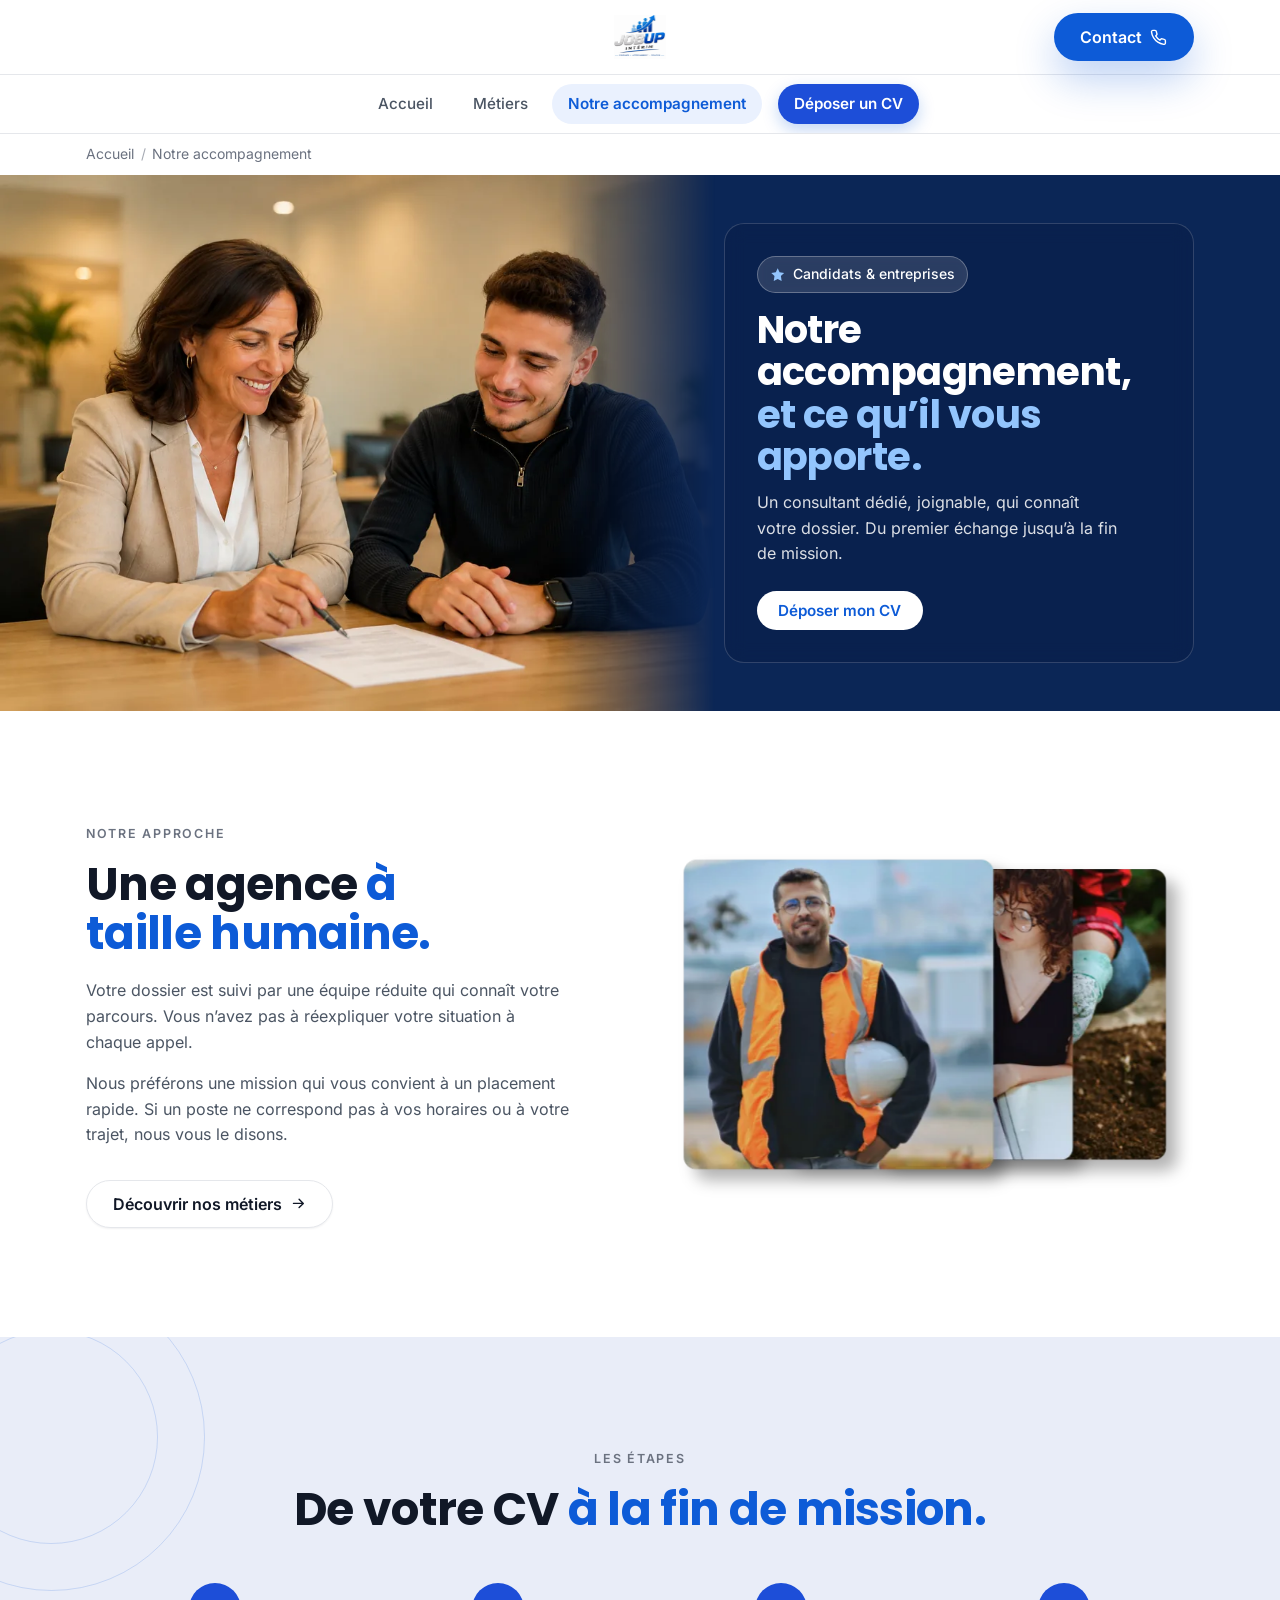
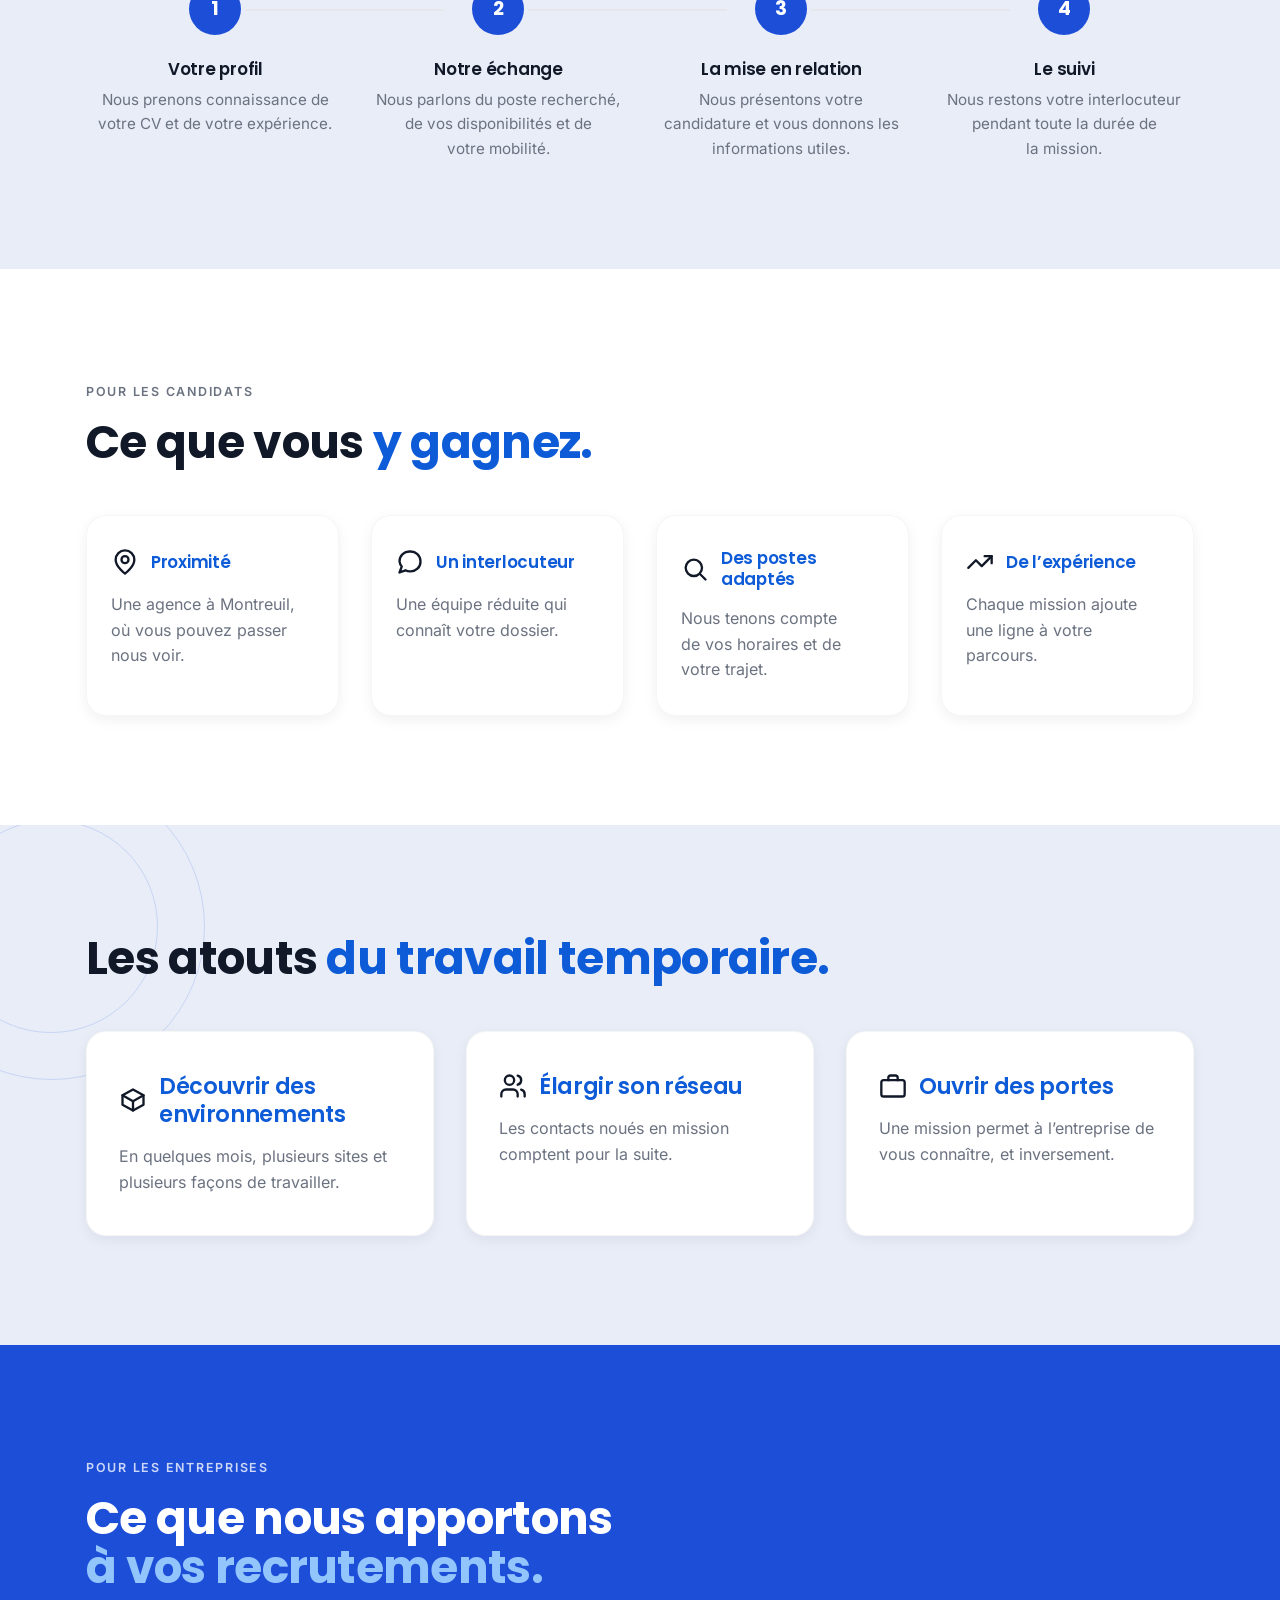
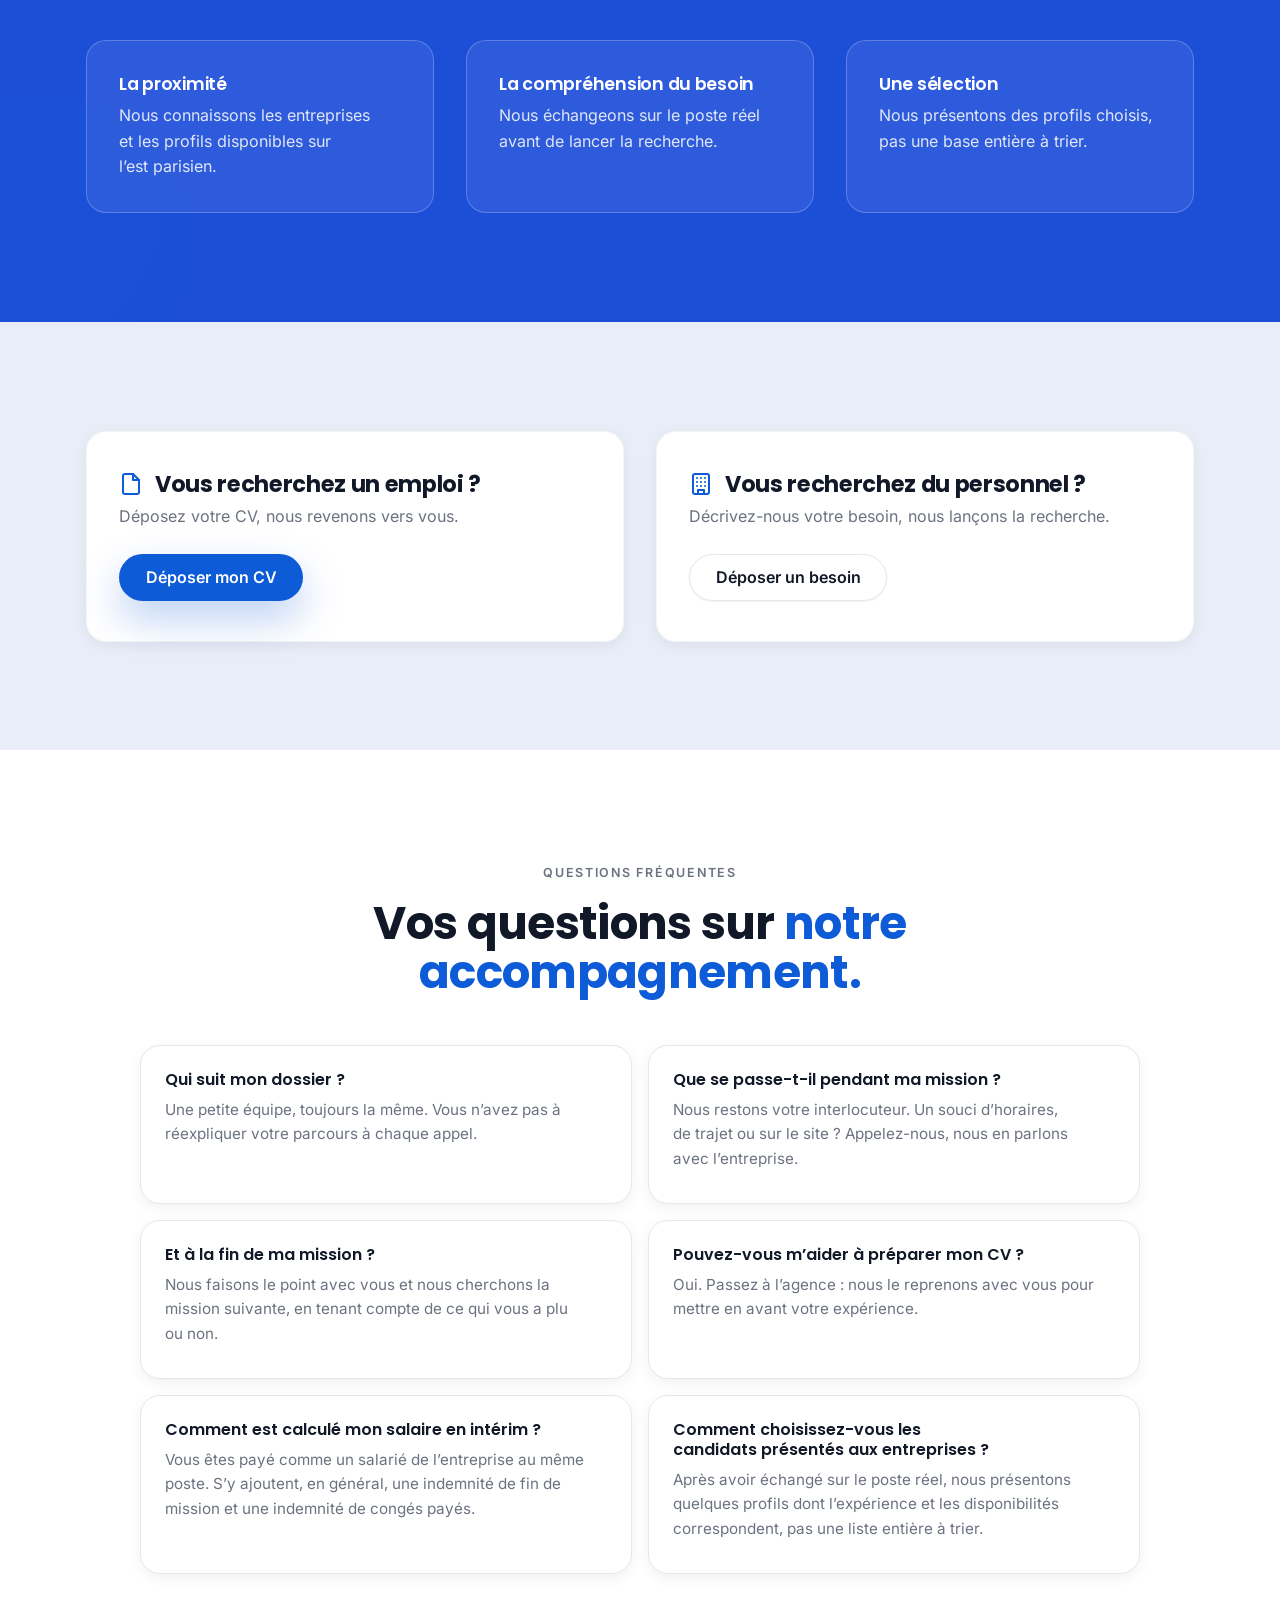
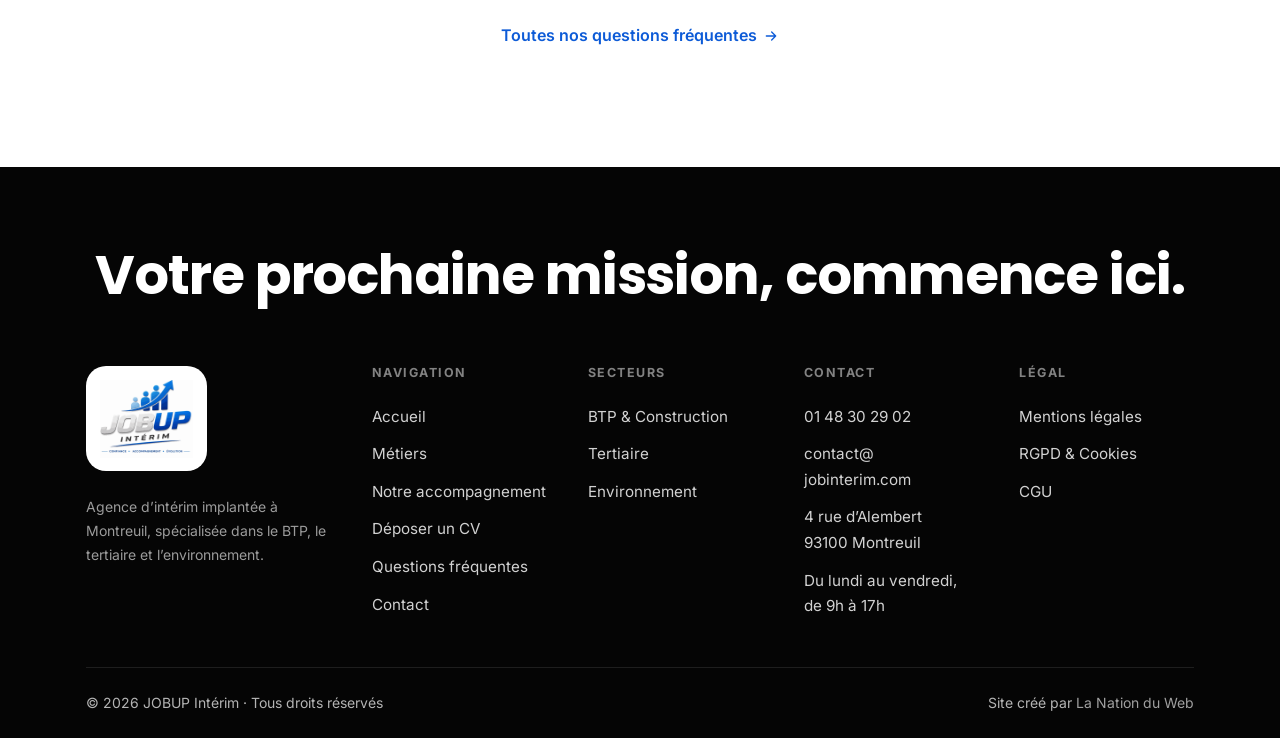
==== commit c7594ca2: "Performance : polices locales, feuille de style unique, variantes des bannières, reflows supprimés, " ====
--- a/accompagnement/index.html
+++ b/accompagnement/index.html
@@ -30,22 +30,11 @@
   <meta name="twitter:image" content="https://interimjobup.com/assets/images/og-image.jpg" />
 
   <!-- Fonts -->
-  <link rel="preconnect" href="https://fonts.googleapis.com" />
-  <link rel="preconnect" href="https://fonts.gstatic.com" crossorigin />
-  <link rel="stylesheet" href="https://fonts.googleapis.com/css2?family=Inter:wght@400;500;600;700&family=Poppins:wght@500;600;700&display=swap" />
+  <link rel="preload" href="../assets/fonts/inter-latin.woff2" as="font" type="font/woff2" crossorigin />
+  <link rel="preload" href="../assets/fonts/poppins-700-latin.woff2" as="font" type="font/woff2" crossorigin />
 
   <!-- Styles -->
-  <link rel="stylesheet" href="../assets/css/variables.css?v=20261126a" />
-  <link rel="stylesheet" href="../assets/css/reset.css?v=20261126a" />
-  <link rel="stylesheet" href="../assets/css/global.css?v=20261126a" />
-  <link rel="stylesheet" href="../assets/css/layout.css?v=20261126a" />
-  <link rel="stylesheet" href="../assets/css/components.css?v=20261126a" />
-  <link rel="stylesheet" href="../assets/css/header.css?v=20261126a" />
-  <link rel="stylesheet" href="../assets/css/footer.css?v=20261126a" />
-  <link rel="stylesheet" href="../assets/css/home.css?v=20261126a" />
-  <link rel="stylesheet" href="../assets/css/home.css?v=20261126a" />
-  <link rel="stylesheet" href="../assets/css/pages.css?v=20261126a" />
-  <link rel="stylesheet" href="../assets/css/responsive.css?v=20261126a" />
+  <link rel="stylesheet" href="../assets/css/app.css?v=20261126b" />
 
   <script type="application/ld+json">
   {
@@ -60,7 +49,7 @@
   }
   </script>
 </head>
-<body>
+<body class="page-interieure">
   <a class="skip-link" href="#main">Aller au contenu</a>
 
   <!-- ============================= HEADER ============================= -->
@@ -329,9 +318,9 @@
     </div>
   </footer>
 
-  <script src="../assets/js/config.js?v=20261126a" defer></script>
-  <script src="../assets/js/site.js?v=20261126a" defer></script>
-  <script src="../assets/js/main.js?v=20261126a" defer></script>
-  <script src="../assets/js/animations.js?v=20261126a" defer></script>
+  <script src="../assets/js/config.js?v=20261126b" defer></script>
+  <script src="../assets/js/site.js?v=20261126b" defer></script>
+  <script src="../assets/js/main.js?v=20261126b" defer></script>
+  <script src="../assets/js/animations.js?v=20261126b" defer></script>
 </body>
 </html>
--- a/assets/css/app.css
+++ b/assets/css/app.css
@@ -0,0 +1,13 @@
+/* Fichier généré par outils/build-css.py : ne pas modifier, éditer les sources. */
+@font-face{font-family: 'Inter';font-style: normal;font-weight: 400;font-display: swap;src: url('../fonts/inter-latin.woff2') format('woff2');unicode-range: U+0000-00FF,U+0131,U+0152-0153,U+02BB-02BC,U+02C6,U+02DA,U+02DC,U+0304,U+0308,U+0329,U+2000-206F,U+20AC,U+2122,U+2191,U+2193,U+2212,U+2215,U+FEFF,U+FFFD}@font-face{font-family: 'Inter';font-style: normal;font-weight: 500;font-display: swap;src: url('../fonts/inter-latin.woff2') format('woff2');unicode-range: U+0000-00FF,U+0131,U+0152-0153,U+02BB-02BC,U+02C6,U+02DA,U+02DC,U+0304,U+0308,U+0329,U+2000-206F,U+20AC,U+2122,U+2191,U+2193,U+2212,U+2215,U+FEFF,U+FFFD}@font-face{font-family: 'Inter';font-style: normal;font-weight: 600;font-display: swap;src: url('../fonts/inter-latin.woff2') format('woff2');unicode-range: U+0000-00FF,U+0131,U+0152-0153,U+02BB-02BC,U+02C6,U+02DA,U+02DC,U+0304,U+0308,U+0329,U+2000-206F,U+20AC,U+2122,U+2191,U+2193,U+2212,U+2215,U+FEFF,U+FFFD}@font-face{font-family: 'Inter';font-style: normal;font-weight: 700;font-display: swap;src: url('../fonts/inter-latin.woff2') format('woff2');unicode-range: U+0000-00FF,U+0131,U+0152-0153,U+02BB-02BC,U+02C6,U+02DA,U+02DC,U+0304,U+0308,U+0329,U+2000-206F,U+20AC,U+2122,U+2191,U+2193,U+2212,U+2215,U+FEFF,U+FFFD}@font-face{font-family: 'Poppins';font-style: normal;font-weight: 500;font-display: swap;src: url('../fonts/poppins-500-latin.woff2') format('woff2');unicode-range: U+0000-00FF,U+0131,U+0152-0153,U+02BB-02BC,U+02C6,U+02DA,U+02DC,U+0304,U+0308,U+0329,U+2000-206F,U+20AC,U+2122,U+2191,U+2193,U+2212,U+2215,U+FEFF,U+FFFD}@font-face{font-family: 'Poppins';font-style: normal;font-weight: 600;font-display: swap;src: url('../fonts/poppins-600-latin.woff2') format('woff2');unicode-range: U+0000-00FF,U+0131,U+0152-0153,U+02BB-02BC,U+02C6,U+02DA,U+02DC,U+0304,U+0308,U+0329,U+2000-206F,U+20AC,U+2122,U+2191,U+2193,U+2212,U+2215,U+FEFF,U+FFFD}@font-face{font-family: 'Poppins';font-style: normal;font-weight: 700;font-display: swap;src: url('../fonts/poppins-700-latin.woff2') format('woff2');unicode-range: U+0000-00FF,U+0131,U+0152-0153,U+02BB-02BC,U+02C6,U+02DA,U+02DC,U+0304,U+0308,U+0329,U+2000-206F,U+20AC,U+2122,U+2191,U+2193,U+2212,U+2215,U+FEFF,U+FFFD}
+:root{--color-primary: #0D5BD7;--color-primary-strong: #1D4ED8;--color-primary-dark: #0A47A8;--color-primary-50: #EAF1FE;--color-primary-100: #D6E4FB;--color-bg: #F5F7FA;--color-surface: #FFFFFF;--color-surface-alt: #E9EDF8;--color-footer: #050505;--color-text: #111827;--color-text-soft: #4B5563;--color-text-muted: #6B7280;--color-text-invert: #FFFFFF;--color-text-invert-soft: rgba(255,255,255,0.78);--color-border: #E5E7EB;--color-border-strong: #D1D5DB;--color-success: #16A34A;--color-warning: #D97706;--color-warning-bg: #FEF3C7;--color-success-bg: #DCFCE7;--font-display: "Poppins","Segoe UI",system-ui,sans-serif;--font-body: "Inter","Segoe UI",system-ui,sans-serif;--fs-display: clamp(2.4rem,1.4rem + 3.6vw,4rem);--fs-h1: clamp(2.1rem,1.4rem + 2.8vw,3.25rem);--fs-h2: clamp(1.9rem,1.3rem + 2.2vw,2.85rem);--fs-h3: clamp(1.15rem,1rem + 0.6vw,1.4rem);--fs-lead: clamp(1.02rem,0.95rem + 0.4vw,1.2rem);--fs-body: 1rem;--fs-small: 0.875rem;--fs-eyebrow: 0.78rem;--lh-tight: 1.08;--lh-snug: 1.25;--lh-normal: 1.6;--space-1: 0.25rem;--space-2: 0.5rem;--space-3: 0.75rem;--space-4: 1rem;--space-5: 1.5rem;--space-6: 2rem;--space-7: 2.5rem;--space-8: 3rem;--space-9: 4rem;--space-10: 5.5rem;--section-y: clamp(3.5rem,2rem + 6vw,7rem);--header-h: 74px;--container: 1200px;--container-wide: 1320px;--gutter: clamp(1.25rem,0.5rem + 3vw,3rem);--radius-sm: 8px;--radius-md: 14px;--radius-lg: 20px;--radius-xl: 28px;--radius-pill: 999px;--shadow-xs: 0 1px 2px rgba(17,24,39,0.06);--shadow-sm: 0 4px 14px rgba(17,24,39,0.06);--shadow-md: 0 14px 34px rgba(17,24,39,0.08);--shadow-lg: 0 26px 60px rgba(13,91,215,0.16);--shadow-blue: 0 18px 40px rgba(13,91,215,0.28);--ease: cubic-bezier(0.22,0.61,0.36,1);--dur: 0.45s;--z-header: 100;--z-overlay: 200}
+*,*::before,*::after{box-sizing: border-box}*{margin: 0;padding: 0}html{-webkit-text-size-adjust: 100%;text-size-adjust: 100%;scroll-behavior: smooth;scroll-padding-top: 96px}body{min-height: 100vh;line-height: var(--lh-normal);-webkit-font-smoothing: antialiased;text-rendering: optimizeLegibility;overflow-x: clip}img,picture,svg,video{display: block;max-width: 100%}input,button,textarea,select{font: inherit;color: inherit}button{background: none;border: none;cursor: pointer}a{color: inherit;text-decoration: none}ul,ol{list-style: none}h1,h2,h3,h4,h5,h6{font-weight: 700;text-wrap: balance}p{text-wrap: pretty}:focus-visible{outline: 3px solid var(--color-primary);outline-offset: 2px;border-radius: 4px}@media (prefers-reduced-motion: reduce){html{scroll-behavior: auto}*,*::before,*::after{animation-duration: 0.001ms !important;animation-iteration-count: 1 !important;transition-duration: 0.001ms !important}}
+body{font-family: var(--font-body);font-size: var(--fs-body);color: var(--color-text);background-color: var(--color-bg)}h1,h2,h3,h4,h5,h6{font-family: var(--font-display);color: var(--color-text);line-height: var(--lh-tight);letter-spacing: -0.015em}.h-display{font-size: var(--fs-display);font-weight: 700;line-height: var(--lh-tight)}h1,.h1{font-size: var(--fs-h1)}h2,.h2{font-size: var(--fs-h2);font-weight: 700}h3,.h3{font-size: var(--fs-h3);font-weight: 600;line-height: var(--lh-snug)}.lead{font-size: var(--fs-lead);color: var(--color-text-soft);line-height: var(--lh-normal)}p{color: var(--color-text-soft)}strong{font-weight: 600;color: var(--color-text)}.text-accent{color: var(--color-primary)}.text-muted{color: var(--color-text-muted)}.eyebrow{display: inline-block;font-family: var(--font-body);font-size: var(--fs-eyebrow);font-weight: 600;letter-spacing: 0.14em;text-transform: uppercase;color: var(--color-text-muted);margin-bottom: var(--space-4)}.eyebrow--invert{color: var(--color-text-invert-soft)}.skip-link{position: absolute;left: -9999px;top: 0;z-index: var(--z-overlay);background: var(--color-primary);color: #fff;padding: 0.75rem 1.25rem;border-radius: 0 0 var(--radius-md) 0;font-weight: 600}.skip-link:focus{left: 0}::selection{background: var(--color-primary);color: #fff}.legal-hero{background: var(--color-surface-alt);padding-block: clamp(2.5rem,2rem + 3vw,4.5rem)}.legal-hero .eyebrow{color: var(--color-primary)}.legal-hero h1{font-size: clamp(2rem,1.4rem + 2.4vw,3rem)}.legal-hero p{color: var(--color-text-soft);margin-top: var(--space-3);max-width: 60ch}.legal{background: var(--color-surface)}.legal__wrap{max-width: 820px;margin-inline: auto}.legal h2{font-size: 1.5rem;margin-top: var(--space-8);margin-bottom: var(--space-4)}.legal h2:first-child{margin-top: 0}.legal h3{font-size: 1.15rem;margin-top: var(--space-5);margin-bottom: var(--space-3)}.legal p,.legal li{color: var(--color-text-soft);line-height: 1.7}.legal p + p{margin-top: var(--space-4)}.legal ul{margin-top: var(--space-3);padding-left: 1.3rem;list-style: disc;display: flex;flex-direction: column;gap: 0.45rem}.legal a{color: var(--color-primary);text-decoration: underline}.legal__todo{display: inline-block;background: var(--color-warning-bg);color: #92400E;border-radius: var(--radius-sm);padding: 0.35rem 0.7rem;font-size: var(--fs-small);font-weight: 600;margin-top: var(--space-2)}.visually-hidden{position: absolute !important;width: 1px;height: 1px;padding: 0;margin: -1px;overflow: hidden;clip: rect(0,0,0,0);white-space: nowrap;border: 0}.is-maintenance,.is-maintenance body{overflow: hidden}.site-maintenance{position: fixed;inset: 0;z-index: 1000;display: flex;align-items: center;justify-content: center;padding: var(--space-5);background: var(--color-bg)}.site-maintenance__box{max-width: 560px;width: 100%;background: var(--color-surface);border: 1px solid var(--color-border);border-radius: var(--radius-lg);padding: var(--space-8) var(--space-6);text-align: center}.site-maintenance__box h1{font-size: clamp(1.6rem,1.2rem + 2vw,2.2rem);margin-bottom: var(--space-4)}.site-maintenance__box p{color: var(--color-text-soft);margin-bottom: var(--space-5)}
+.container{width: 100%;max-width: var(--container);margin-inline: auto;padding-inline: var(--gutter)}.container--wide{max-width: var(--container-wide)}.section{padding-block: var(--section-y)}.section--alt{background-color: var(--color-surface-alt);position: relative;overflow: hidden}.section--white{background-color: var(--color-surface)}.section--tight{padding-block: clamp(2.5rem,1.5rem + 4vw,4.5rem)}.section-head{max-width: 760px;margin-bottom: var(--space-8)}.section-head .lead{margin-top: var(--space-4)}.section-head--center{margin-inline: auto;text-align: center}.grid{display: grid;gap: var(--space-6)}.grid--3{grid-template-columns: repeat(3,1fr)}.grid--2{grid-template-columns: repeat(2,1fr)}.split{display: grid;grid-template-columns: 1fr 1fr;gap: clamp(2rem,1rem + 4vw,5rem);align-items: center}.deco-circle{position: absolute;border-radius: 50%;pointer-events: none;z-index: 0}.deco-circle--ring{border: 1.5px solid rgba(13,91,215,0.12);background: transparent}.deco-circle--fill{background: radial-gradient(circle at 30% 30%,rgba(13,91,215,0.16),rgba(13,91,215,0.05))}.deco-circle--soft{background: var(--color-primary-100);opacity: 0.5}.deco-circle--concentric{background: var(--color-primary-100);opacity: 0.6}.deco-circle--concentric::after{content: "";position: absolute;inset: 18%;border-radius: 50%;background: rgba(13,91,215,0.20)}.deco-circle--rings{background: transparent;border: 1.6px solid rgba(13,91,215,0.16)}.deco-circle--rings::after{content: "";position: absolute;inset: 15%;border-radius: 50%;border: 1.6px solid rgba(13,91,215,0.16)}.deco-circle--xxl{width: clamp(440px,42vw,700px);aspect-ratio: 1}.deco-circle--xl{width: clamp(360px,34vw,560px);aspect-ratio: 1}.deco-circle--lg{width: clamp(240px,24vw,380px);aspect-ratio: 1}.deco-circle--md{width: clamp(140px,16vw,240px);aspect-ratio: 1}.deco-circle--sm{width: clamp(80px,10vw,140px);aspect-ratio: 1}.deco-circle--tl{top: -10%;left: -8%}.deco-circle--tr{top: -12%;right: -8%}.deco-circle--bl{bottom: -14%;left: -9%}.deco-circle--br{bottom: -14%;right: -9%}.deco-circle--l{top: 50%;left: -10%;transform: translateY(-50%)}.deco-circle--r{top: 40%;right: -8%;transform: translateY(-50%)}.deco-circle--span{width: clamp(360px,38vw,620px);aspect-ratio: 1;left: 4%}.deco-circle--span-top{bottom: 0;transform: translateY(50%)}.deco-circle--span-bottom{top: 0;transform: translateY(-50%)}.deco-circle--blue-soft{background: rgba(255,255,255,0.09)}.section{position: relative}.section > .container{position: relative;z-index: 1}.section--alt > .container{position: relative;z-index: 1}.section--white{overflow: hidden}.section-deco{position: absolute;width: min(440px,40%);height: auto;pointer-events: none;z-index: 0;opacity: 0.9}.section-deco--tl{top: -7%;left: -3%}.section-deco--tr{top: -7%;right: -3%}.section-deco--bl{bottom: -10%;left: -3%}.section-deco--br{bottom: -10%;right: -3%}.flow > * + *{margin-top: var(--space-4)}.center{text-align: center}
+.btn{display: inline-flex;align-items: center;justify-content: center;gap: var(--space-2);font-family: var(--font-body);font-weight: 600;font-size: var(--fs-body);line-height: 1;padding: 0.9rem 1.6rem;border-radius: var(--radius-pill);border: 1.5px solid transparent;cursor: pointer;transition: transform var(--dur) var(--ease),background-color var(--dur) var(--ease),box-shadow var(--dur) var(--ease),color var(--dur) var(--ease),border-color var(--dur) var(--ease);white-space: nowrap}.btn:hover{transform: translateY(-2px)}.btn:active{transform: translateY(0)}.btn .icon{width: 1.05em;height: 1.05em}.btn--primary{background-color: var(--color-primary);color: #fff;box-shadow: var(--shadow-blue)}.btn--primary:hover{background-color: var(--color-primary-dark)}.btn--deep{background-color: var(--color-primary-strong);color: #fff}.btn--deep:hover{background-color: var(--color-primary-dark)}.btn--ghost{background-color: var(--color-surface);color: var(--color-text);border-color: var(--color-border);box-shadow: var(--shadow-xs)}.btn--ghost:hover{border-color: var(--color-primary);color: var(--color-primary)}.btn--outline-invert{background-color: transparent;color: #fff;border-color: rgba(255,255,255,0.5)}.btn--outline-invert:hover{background-color: rgba(255,255,255,0.12);border-color: #fff}.btn--white{background-color: #fff;color: var(--color-primary)}.btn--white:hover{background-color: #eef3ff}.btn--block{width: 100%}.btn--lg{padding: 1.05rem 2rem;font-size: 1.05rem}.btn--sm{padding: 0.6rem 1.1rem;font-size: var(--fs-small)}.btn .arrow{transition: transform var(--dur) var(--ease)}.btn:hover .arrow{transform: translateX(4px)}.card{background: var(--color-surface);border-radius: var(--radius-lg);box-shadow: var(--shadow-sm);border: 1px solid rgba(17,24,39,0.04);transition: transform var(--dur) var(--ease),box-shadow var(--dur) var(--ease)}.card--hover:hover{transform: translateY(-6px);box-shadow: var(--shadow-md)}.value-card{padding: var(--space-7) var(--space-6)}.value-card__head{display: flex;align-items: center;gap: var(--space-3);margin-bottom: var(--space-4)}.value-card__icon{width: 28px;height: 28px;color: var(--color-text);flex: none}img.value-card__icon{width: auto;height: 26px;object-fit: contain}.value-card__title{color: var(--color-primary);font-size: var(--fs-h3);font-weight: 600}.value-card p{color: var(--color-text-muted)}.field{display: flex;flex-direction: column;gap: var(--space-2)}.field__label{font-size: var(--fs-small);font-weight: 600;color: var(--color-text-soft)}.input,.textarea,.select{width: 100%;font-size: var(--fs-body);padding: 0.85rem 1rem;border: 1.5px solid var(--color-border);border-radius: var(--radius-md);background: var(--color-surface);color: var(--color-text);transition: border-color var(--dur) var(--ease),box-shadow var(--dur) var(--ease)}.input::placeholder,.textarea::placeholder{color: #9CA3AF}.input:focus,.textarea:focus,.select:focus{outline: none;border-color: var(--color-primary);box-shadow: 0 0 0 4px var(--color-primary-50)}.textarea{resize: vertical;min-height: 120px;line-height: 1.5}.select{appearance: none;background-image: url("data:image/svg+xml,%3Csvg xmlns='http://www.w3.org/2000/svg' width='16' height='16' fill='none' stroke='%236B7280' stroke-width='2' stroke-linecap='round' stroke-linejoin='round' viewBox='0 0 24 24'%3E%3Cpath d='M6 9l6 6 6-6'/%3E%3C/svg%3E");background-repeat: no-repeat;background-position: right 1rem center;padding-right: 2.6rem}.segmented{display: inline-flex;flex-wrap: wrap;gap: var(--space-2)}.segmented__option{padding: 0.55rem 1.1rem;border-radius: var(--radius-pill);border: 1.5px solid var(--color-border);background: var(--color-surface);color: var(--color-text-soft);font-weight: 500;font-size: var(--fs-small);transition: all var(--dur) var(--ease)}.segmented__option[aria-pressed="true"],.segmented__option.is-active{background: var(--color-primary-strong);color: #fff;border-color: var(--color-primary-strong)}.check{display: flex;align-items: center;gap: var(--space-3);cursor: pointer;font-size: var(--fs-body);color: var(--color-text-soft);padding-block: 2px}.check input{position: absolute;opacity: 0;pointer-events: none}.check__box{width: 20px;height: 20px;border-radius: 6px;border: 1.5px solid var(--color-border-strong);display: inline-flex;align-items: center;justify-content: center;flex: none;transition: all var(--dur) var(--ease)}.check__box::after{content: "";width: 11px;height: 11px;background: #fff;clip-path: polygon(14% 47%,0 60%,40% 100%,100% 22%,86% 9%,38% 71%);transform: scale(0);transition: transform var(--dur) var(--ease)}.check input:checked + .check__box{background: var(--color-primary-strong);border-color: var(--color-primary-strong)}.check input:checked + .check__box::after{transform: scale(1)}.check input:focus-visible + .check__box{outline: 3px solid var(--color-primary);outline-offset: 2px}.divider{height: 1px;background: var(--color-border);border: none}
+.site-header{position: sticky;top: 0;z-index: var(--z-header);background: #fff;border-bottom: 1px solid var(--color-border);transition: box-shadow var(--dur) var(--ease),border-color var(--dur) var(--ease)}.site-header.is-scrolled{box-shadow: var(--shadow-sm);border-bottom-color: var(--color-border)}.site-header__inner{display: grid;grid-template-columns: 1fr auto 1fr;align-items: center;gap: var(--space-5);height: var(--header-h)}.brand{grid-column: 2;grid-row: 1;display: inline-flex;align-items: center;flex: none}.header-actions,.burger{grid-column: 3;grid-row: 1;justify-self: end}.brand img{height: clamp(44px,3.4vw,58px);width: auto;object-fit: contain}.main-nav{flex: 1 1 auto;display: flex;justify-content: center}.main-nav__list{display: flex;align-items: center;gap: var(--space-7)}.main-nav__link{position: relative;font-weight: 500;color: var(--color-text-soft);padding-block: 0.5rem;transition: color var(--dur) var(--ease)}.main-nav__link::after{content: "";position: absolute;left: 0;right: 0;bottom: -2px;height: 2px;background: var(--color-primary);transform: scaleX(0);transform-origin: left;transition: transform var(--dur) var(--ease)}.main-nav__link:hover{color: var(--color-text)}.main-nav__link:hover::after,.main-nav__link[aria-current="page"]::after{transform: scaleX(1)}.main-nav__link[aria-current="page"]{color: var(--color-primary);font-weight: 600}.header-actions{display: flex;align-items: center;gap: var(--space-4);flex: 0 0 auto}.burger{display: none;width: 46px;height: 46px;border-radius: var(--radius-md);border: 1px solid var(--color-border);background: var(--color-surface);position: relative}.burger span,.burger span::before,.burger span::after{content: "";position: absolute;left: 50%;width: 20px;height: 2px;background: var(--color-text);border-radius: 2px;transform: translateX(-50%);transition: transform var(--dur) var(--ease),opacity var(--dur) var(--ease),top var(--dur) var(--ease)}.burger span{top: 50%;margin-top: -1px}.burger span::before{top: -7px}.burger span::after{top: 7px}.burger[aria-expanded="true"] span{background: transparent}.burger[aria-expanded="true"] span::before{top: 0;transform: translateX(-50%) rotate(45deg)}.burger[aria-expanded="true"] span::after{top: 0;transform: translateX(-50%) rotate(-45deg)}.mobile-nav{position: fixed;inset: 84px 0 auto 0;background: var(--color-surface);border-bottom: 1px solid var(--color-border);box-shadow: var(--shadow-md);padding: var(--space-5) var(--gutter) var(--space-7);transform: translateY(-12px);opacity: 0;visibility: hidden;transition: opacity var(--dur) var(--ease),transform var(--dur) var(--ease),visibility var(--dur);z-index: var(--z-header)}.mobile-nav.is-open{opacity: 1;visibility: visible;transform: translateY(0)}.mobile-nav__list{display: flex;flex-direction: column;gap: var(--space-2)}.mobile-nav__link{display: block;font-size: 1.15rem;font-weight: 500;padding: 0.85rem 0.5rem;border-bottom: 1px solid var(--color-border);color: var(--color-text)}.mobile-nav__link[aria-current="page"]{color: var(--color-primary)}.mobile-nav .btn{margin-top: var(--space-5)}.sub-nav{position: sticky;top: calc(var(--header-h) + 1px);z-index: calc(var(--z-header) - 1);background: #fff;border-bottom: 1px solid var(--color-border);transition: transform 0.28s var(--ease),box-shadow 0.28s var(--ease)}.sub-nav.is-stuck{box-shadow: var(--shadow-sm)}.sub-nav.is-hidden{transform: translateY(calc(-100% - 2px));box-shadow: none}@media (prefers-reduced-motion: reduce){.sub-nav{transition: none}}.sub-nav__list{display: flex;align-items: center;justify-content: center;gap: var(--space-2);padding-block: 0.55rem;overflow-x: auto;scrollbar-width: none}.sub-nav__list::-webkit-scrollbar{display: none}.sub-nav__link{display: inline-flex;align-items: center;min-height: 40px;padding: 0.45rem 1rem;border-radius: var(--radius-pill);font-size: 0.95rem;font-weight: 500;color: var(--color-text-soft);white-space: nowrap;transition: color var(--dur) var(--ease),background-color var(--dur) var(--ease)}.sub-nav__link:hover{color: var(--color-primary);background: var(--color-primary-50)}.sub-nav__link[aria-current="page"]{color: var(--color-primary);background: var(--color-primary-50);font-weight: 600}.sub-nav__link--cta,.sub-nav__link--cta:hover,.sub-nav__link--cta[aria-current="page"]{margin-left: var(--space-2);background: var(--color-primary-strong);color: #fff;font-weight: 600;box-shadow: 0 6px 16px rgba(13,91,215,0.25)}.sub-nav__short{display: none}.breadcrumb{background: #fff}.breadcrumb__list{display: flex;flex-wrap: wrap;gap: 0.4rem;padding-block: 0.6rem;font-size: var(--fs-small);color: var(--color-text-muted)}.breadcrumb__list a{color: var(--color-text-muted)}.breadcrumb__list a:hover{color: var(--color-primary)}.breadcrumb__sep{opacity: 0.6}@media (max-width: 560px){.sub-nav__item--home{display: none}.sub-nav{top: 73px}.sub-nav .container{padding-inline: 0.5rem}.sub-nav__list{justify-content: safe center;gap: 0.2rem;padding-block: 0.45rem}.sub-nav__link{font-size: 0.84rem;padding: 0.4rem 0.65rem}.sub-nav__link--cta{margin-left: 0.2rem}.sub-nav__long{display: none}.sub-nav__short{display: inline}}@media (max-width: 359px){.sub-nav__link{font-size: 0.76rem;padding: 0.4rem 0.5rem}}
+.site-footer{background: var(--color-footer);color: var(--color-text-invert);padding-top: clamp(3rem,2rem + 4vw,5rem)}.footer-claim{font-family: var(--font-display);font-weight: 700;font-size: clamp(1.9rem,1.2rem + 3vw,3.4rem);line-height: 1.05;letter-spacing: -0.02em;text-align: center;color: #fff;margin-bottom: clamp(2.5rem,1.5rem + 3vw,4rem)}.footer-grid{display: grid;grid-template-columns: 1.4fr repeat(4,1fr);gap: clamp(1.5rem,1rem + 2vw,3rem);padding-bottom: var(--space-8)}.footer-brand__logo{display: inline-flex;background: #fff;border-radius: var(--radius-lg);padding: 0.85rem;margin-bottom: var(--space-5)}.footer-brand__logo img{height: 78px;width: auto}.footer-brand p{color: rgba(255,255,255,0.6);font-size: var(--fs-small);line-height: 1.7;max-width: 280px}.footer-col__title{font-family: var(--font-body);font-size: var(--fs-eyebrow);font-weight: 700;letter-spacing: 0.12em;text-transform: uppercase;color: rgba(255,255,255,0.5);margin-bottom: var(--space-5)}.footer-col__list{display: flex;flex-direction: column;gap: var(--space-3)}.footer-col__list a,.footer-col__list span{color: rgba(255,255,255,0.82);font-size: 0.95rem;transition: color var(--dur) var(--ease)}.footer-col__list a:hover{color: #fff}.footer-bottom{border-top: 1px solid rgba(255,255,255,0.1);padding-block: var(--space-5);display: flex;flex-wrap: wrap;gap: var(--space-3) var(--space-6);align-items: center;font-size: var(--fs-small);color: rgba(255,255,255,0.70)}.footer-credit{margin-left: auto}.footer-credit a{color: rgba(255,255,255,0.62);transition: color var(--dur) var(--ease)}.footer-credit a:hover{color: #fff}@media (max-width: 640px){.footer-credit{margin-left: 0}}
+.hero{position: relative;isolation: isolate;color: #fff;overflow: hidden}.hero__bg{position: absolute;inset: 0;width: 100%;height: 100%;object-fit: cover;z-index: -2}.hero__overlay{position: absolute;inset: 0;z-index: -1;background: linear-gradient(255deg,rgba(9,28,66,0) 32%,rgba(9,28,66,0.32) 72%,rgba(9,28,66,0.5) 100%),linear-gradient(180deg,rgba(9,28,66,0) 62%,rgba(9,28,66,0.42) 100%)}.hero__inner{display: grid;grid-template-columns: 1fr minmax(360px,460px);align-items: center;min-height: max(420px,calc(100vh - var(--header-h) - 1px));padding-top: var(--space-6);padding-bottom: clamp(4.5rem,3.5rem + 3vw,6rem)}.hero__panel{grid-column: 2;background: rgba(9,28,66,0.38);-webkit-backdrop-filter: blur(10px);backdrop-filter: blur(10px);border: 1px solid rgba(255,255,255,0.16);border-radius: var(--radius-lg);padding: clamp(1.6rem,1.2rem + 1vw,2.5rem)}.hero__badge{display: inline-flex;align-items: center;gap: 0.5em;background: rgba(255,255,255,0.14);border: 1px solid rgba(255,255,255,0.28);-webkit-backdrop-filter: blur(6px);backdrop-filter: blur(6px);color: #fff;font-size: var(--fs-small);font-weight: 500;padding: 0.45em 0.9em;border-radius: var(--radius-pill);margin-bottom: var(--space-4)}.hero__badge .icon{width: 1.1em;height: 1.1em;color: #93C5FD}.hero__title{font-size: clamp(1.9rem,1.4rem + 1.7vw,2.85rem);font-weight: 700;line-height: 1.1;color: #fff;margin-bottom: var(--space-3)}.hero__title em{font-style: normal;color: #93C5FD}.hero__subtitle{font-size: var(--fs-body);color: rgba(255,255,255,0.86);max-width: 40ch;margin-bottom: var(--space-5)}.hero__actions{display: flex;flex-wrap: wrap;gap: var(--space-3)}.hero__actions .btn{padding: 0.7rem 1.3rem;font-size: 0.95rem}.hero-stats{position: absolute;left: 0;right: 0;bottom: 0;background: linear-gradient(180deg,rgba(11,38,86,0.45),rgba(11,38,86,0.88))}.hero-stats__grid{display: grid;grid-template-columns: repeat(3,1fr);gap: var(--space-5);padding-block: clamp(1rem,0.8rem + 0.6vw,1.4rem);align-items: stretch}.stat{display: flex;flex-direction: column;align-items: center;justify-content: flex-start;text-align: center;gap: 0.4rem}.stat__value{display: flex;align-items: center;justify-content: center;gap: 0.45em;font-family: var(--font-display);font-weight: 700;font-size: clamp(1.5rem,1.2rem + 1.2vw,2.1rem);color: #fff;line-height: 1;height: 2.2rem}.stat__value .dot{width: 0.5em;height: 0.5em;border-radius: 50%;background: #60A5FA}.stat__value .icon{width: 0.85em;height: 0.85em;color: #93C5FD}.stat__icon{height: 2rem;width: 2rem;object-fit: contain;flex: none}.stat__label{color: rgba(255,255,255,0.92);font-size: var(--fs-small);margin: 0}.histoire__media{border-radius: var(--radius-xl);overflow: hidden;box-shadow: var(--shadow-md);aspect-ratio: 5 / 4}.histoire__media img{width: 100%;height: 100%;object-fit: cover}.histoire__body p + p{margin-top: var(--space-4)}.histoire__list{display: flex;flex-direction: column;gap: var(--space-4);margin-top: var(--space-6)}.histoire__list li{display: flex;align-items: center;gap: var(--space-4);font-weight: 500;color: var(--color-text)}.histoire__list .ico-wrap{display: inline-flex;align-items: center;justify-content: center;width: 44px;height: 44px;flex: none;border-radius: 50%;background: var(--color-primary-strong);color: #fff}.histoire__list .ico-wrap .icon{width: 20px;height: 20px}.method__grid{margin-top: var(--space-2)}.sector{--accent: #F59E0B;background: var(--color-primary);color: #fff;position: relative;overflow: hidden;border-radius: 0}.sector__bg{position: absolute;inset: 0;width: 100%;height: 100%;object-fit: cover;z-index: 0}.sector__inner{display: grid;grid-template-columns: 1fr 1fr;gap: clamp(2rem,1rem + 4vw,5rem);align-items: center;position: relative;z-index: 1}.sector__title{color: #fff;margin-bottom: var(--space-4)}.sector__text{color: rgba(255,255,255,0.85);max-width: 40ch;margin-bottom: var(--space-6);min-height: 3.4em}.sector__list{display: grid;grid-template-columns: 1fr 1fr;gap: var(--space-4) var(--space-5);margin-bottom: var(--space-7)}.sector__list li{display: flex;align-items: center;gap: var(--space-3);color: #fff}.sector__list .tick{display: inline-flex;align-items: center;justify-content: center;width: 26px;height: 26px;flex: none;border-radius: 50%;background: var(--accent);color: #fff;transition: background-color var(--dur) var(--ease)}.sector__list .tick .icon{width: 14px;height: 14px}.sector__foot{display: flex;align-items: center;gap: var(--space-6);flex-wrap: wrap}.sector__dots{display: flex;gap: 0.5rem}.sector__dot{position: relative;width: 10px;height: 10px;border-radius: 50%;background: rgba(255,255,255,0.35);transition: background-color var(--dur) var(--ease),width var(--dur) var(--ease)}.sector__dot::before{content: "";position: absolute;inset: -17px -4px}.sector__dot.is-active{background: var(--accent);width: 26px;border-radius: 999px}.sector__media{position: relative;align-self: center}.sector-stack{position: relative;width: 100%;max-width: 560px;margin-inline: auto;aspect-ratio: 4 / 3.2;overflow: visible;user-select: none;-webkit-user-select: none}.sector__inner{touch-action: pan-y}.sector-stack__img{position: absolute;top: 0;left: 0;width: 68%;height: 100%;border-radius: var(--radius-xl);object-fit: cover;box-shadow: var(--shadow-lg);cursor: pointer;-webkit-user-drag: none;transform-origin: center right;will-change: transform,opacity;transition: transform 0.65s var(--ease),opacity 0.65s var(--ease)}.sector-stack__img.is-main{transform: translateX(0) scale(1);z-index: 3;opacity: 1;cursor: default}.sector-stack__img.is-top{transform: translateX(42%) scale(0.94);z-index: 2;opacity: 1}.sector-stack__img.is-bottom{transform: translateX(66%) scale(0.90);z-index: 1;opacity: 0.95}.process__steps{display: grid;grid-template-columns: repeat(4,1fr);gap: var(--space-5);margin-bottom: var(--space-8);position: relative}.process-step{text-align: center;position: relative}.process-step__num{display: inline-flex;align-items: center;justify-content: center;width: 52px;height: 52px;border-radius: 50%;background: var(--color-primary-strong);color: #fff;font-family: var(--font-display);font-weight: 700;font-size: 1.2rem;margin-bottom: var(--space-5);position: relative;z-index: 2}.process-step:not(:last-child)::after{content: "";position: absolute;top: 26px;left: calc(50% + 30px);right: calc(-50% + 30px);height: 2px;background: var(--color-border);z-index: 1}.process-step__title{font-family: var(--font-display);font-size: 1.05rem;font-weight: 600;color: var(--color-text);margin-bottom: var(--space-2)}.process-step p{color: var(--color-text-muted);font-size: 0.95rem}.histoire__actions{margin-top: var(--space-6)}.job-families{position: relative;overflow: hidden}.job-family{display: flex;flex-direction: column;height: 100%}.job-family p{flex: 1}.job-family__link{display: inline-flex;align-items: center;gap: 0.4em;align-self: flex-start;margin-top: var(--space-5);padding-block: 0.4rem;font-weight: 600;color: var(--color-primary)}.job-families__more{margin-top: var(--space-8);text-align: center}.job-family__link .icon{width: 16px;height: 16px;transition: transform var(--dur) var(--ease)}.job-family__link:hover .icon{transform: translateX(3px)}.faq-cards__grid{display: grid;grid-template-columns: 1fr 1fr;gap: var(--space-4);max-width: 1000px;margin-inline: auto}.faq-card{background: var(--color-surface);border: 1px solid var(--color-border);border-radius: var(--radius-lg);box-shadow: var(--shadow-sm);padding: var(--space-5) var(--space-5) var(--space-6)}.faq-card__q{font-family: var(--font-display);font-size: 1rem;font-weight: 600;color: var(--color-text);margin-bottom: var(--space-2)}.faq-card__btn{display: flex;align-items: flex-start;justify-content: space-between;gap: var(--space-3);width: 100%;padding: 0;border: 0;background: none;font: inherit;color: inherit;text-align: left;cursor: default}.faq-card__btn:focus-visible{outline: 2px solid var(--color-primary);outline-offset: 4px;border-radius: var(--radius-sm,6px)}.faq-card__toggle{display: none}.faq-card p{color: var(--color-text-muted);font-size: 0.95rem}.faq-card a{color: var(--color-primary);font-weight: 500}.faq-cards__more{text-align: center;margin-top: var(--space-7)}.faq-cards__more a{display: inline-flex;align-items: center;gap: 0.4em;min-height: 44px;font-weight: 600;color: var(--color-primary)}.faq-cards__more .icon{width: 16px;height: 16px;transition: transform var(--dur) var(--ease)}.faq-cards__more a:hover .icon{transform: translateX(3px)}@media (max-width: 768px){.faq-cards__grid{grid-template-columns: 1fr;gap: var(--space-3)}.faq-card{padding: 0;transition: border-color var(--dur) var(--ease)}.faq-card.is-open{border-color: var(--color-primary-100)}.faq-card__q{margin: 0}.faq-card__btn{align-items: center;min-height: 56px;padding: var(--space-4) var(--space-4) var(--space-4) var(--space-5);cursor: pointer}.faq-card__toggle{display: inline-flex;align-items: center;justify-content: center;flex: none;width: 30px;height: 30px;border-radius: 50%;background: var(--color-primary-strong);color: #fff}.faq-card__toggle .icon{width: 15px;height: 15px;transition: transform var(--dur) var(--ease)}.faq-card.is-open .faq-card__toggle .icon{transform: rotate(45deg)}.faq-card__a{display: none;padding: 0 var(--space-5) var(--space-5)}.faq-card.is-open .faq-card__a{display: block}}.zone__list{display: flex;flex-direction: column;gap: var(--space-3);padding: var(--space-6);border-radius: var(--radius-xl);background: var(--color-primary-50)}.zone__list li{display: flex;align-items: center;gap: var(--space-3);font-weight: 500;color: var(--color-text)}.zone__tick{display: inline-flex;align-items: center;justify-content: center;width: 26px;height: 26px;flex: none;border-radius: 50%;background: var(--color-primary-strong);color: #fff}.zone__tick .icon{width: 14px;height: 14px}.process__actions{display: flex;flex-wrap: wrap;gap: var(--space-4);justify-content: center}.cta-banner{background: transparent}.cta-banner__box{background: linear-gradient(120deg,var(--color-primary),var(--color-primary-strong));border-radius: var(--radius-xl);padding: clamp(2.5rem,1.5rem + 4vw,4.5rem);text-align: center;color: #fff;position: relative;overflow: hidden}.cta-banner__bg{position: absolute;inset: 0;width: 100%;height: 100%;object-fit: cover;z-index: 0}.cta-banner__title{color: #fff;margin-bottom: var(--space-4);position: relative;z-index: 1}.cta-banner__text{color: rgba(255,255,255,0.85);max-width: 52ch;margin-inline: auto;margin-bottom: var(--space-7);position: relative;z-index: 1}.cta-banner__actions{display: flex;flex-wrap: wrap;gap: var(--space-4);justify-content: center;position: relative;z-index: 1}.cta-banner .deco-circle--fill{background: radial-gradient(circle at 50% 50%,rgba(255,255,255,0.18),rgba(255,255,255,0))}
+.contact-section{background: var(--color-bg)}.contact-grid{display: grid;grid-template-columns: minmax(0,0.85fr) minmax(0,1.15fr);gap: clamp(1.5rem,1rem + 3vw,3.5rem);align-items: start}.contact-card{background: linear-gradient(150deg,var(--color-primary),var(--color-primary-strong));color: #fff;border-radius: var(--radius-xl);padding: clamp(2rem,1.5rem + 2vw,3rem);position: relative;overflow: hidden}.contact-card__title{color: #fff;font-size: clamp(1.5rem,1.2rem + 1.2vw,2rem);margin-bottom: var(--space-3);position: relative;z-index: 1}.contact-head{margin-bottom: var(--space-7)}.contact-head .lead{max-width: 62ch}.contact-head__title{margin-bottom: var(--space-3)}.contact-head__switch{margin-top: var(--space-4);font-size: 0.95rem;color: var(--color-text-muted)}.contact-head__switch a{display: inline-flex;align-items: center;gap: 0.35em;font-weight: 600;color: var(--color-primary)}.contact-head__switch .icon{width: 15px;height: 15px}.upload__note{display: block;margin-top: var(--space-2);font-size: var(--fs-small);color: var(--color-text-muted)}.contact-card__intro{color: rgba(255,255,255,0.86);margin-bottom: var(--space-7);position: relative;z-index: 1}.contact-list{display: flex;flex-direction: column;gap: var(--space-6);position: relative;z-index: 1}.contact-list__item{display: flex;gap: var(--space-4);align-items: flex-start}.contact-list__icon{display: inline-flex;align-items: center;justify-content: center;width: 44px;height: 44px;flex: none;border-radius: 50%;background: rgba(255,255,255,0.16);color: #fff}.contact-list__icon .icon{width: 20px;height: 20px}.contact-list__label{font-size: var(--fs-small);color: rgba(255,255,255,0.7)}.contact-list__value{font-weight: 600;color: #fff;line-height: 1.4}.contact-list__value a{color: #fff}.contact-card .deco-circle--fill{background: radial-gradient(circle at 50% 50%,rgba(255,255,255,0.18),rgba(255,255,255,0))}.form-card{background: var(--color-surface);border-radius: var(--radius-xl);box-shadow: var(--shadow-md);padding: clamp(1.75rem,1.2rem + 2vw,2.75rem)}.stepper{display: flex;gap: var(--space-3);margin-bottom: var(--space-6)}.stepper__seg{flex: 1;height: 5px;border-radius: 999px;background: var(--color-border);transition: background-color var(--dur) var(--ease)}.stepper__seg.is-done{background: var(--color-primary-strong)}.stepper__seg.is-current{background: var(--color-primary)}.form-step__kicker{font-size: var(--fs-eyebrow);font-weight: 700;letter-spacing: 0.12em;text-transform: uppercase;color: var(--color-text-muted);margin-bottom: var(--space-2)}.form-step__title{font-size: clamp(1.4rem,1.1rem + 1vw,1.8rem);font-weight: 700}.form-step__subtitle{color: var(--color-text-muted);margin-top: var(--space-2);margin-bottom: var(--space-6)}.form-row{display: grid;gap: var(--space-5)}.form-row--2{grid-template-columns: 1fr 1fr}.form-step .field + .field,.form-step .field + .form-row,.form-step .form-row + .field,.form-step .segmented-block + .field{margin-top: var(--space-5)}.form-row .field + .field{margin-top: 0}.segmented-block{margin-bottom: var(--space-5)}.segmented-block > .field__label{margin-bottom: var(--space-3);display: block}.form-step{display: none}.form-step.is-active{display: block}.form-step.is-entering{animation: stepIn var(--dur) var(--ease)}@keyframes stepIn{from{opacity: 0;transform: translateY(8px)}to{opacity: 1;transform: translateY(0)}}.field-error{color: #DC2626;font-size: var(--fs-small);margin-top: 0.25rem}.input.has-error,.textarea.has-error,.select.has-error{border-color: #DC2626}.dropzone{border: 1.5px dashed var(--color-border-strong);border-radius: var(--radius-md);background: #FAFBFE;padding: var(--space-7);text-align: center;cursor: pointer;transition: border-color var(--dur) var(--ease),background-color var(--dur) var(--ease)}.dropzone:hover,.dropzone.is-dragover{border-color: var(--color-primary);background: var(--color-primary-50)}.dropzone__icon{display: inline-flex;align-items: center;justify-content: center;width: 46px;height: 46px;border-radius: 50%;background: var(--color-primary-50);color: var(--color-primary);margin-bottom: var(--space-3)}.dropzone__icon .icon{width: 22px;height: 22px}.dropzone__title{font-weight: 600;color: var(--color-primary)}.dropzone__hint{font-size: var(--fs-small);color: var(--color-text-muted);margin-top: 0.25rem}.dropzone__file{display: none;align-items: center;gap: var(--space-3);justify-content: center;font-weight: 500;color: var(--color-text)}.dropzone.has-file .dropzone__prompt{display: none}.dropzone.has-file .dropzone__file{display: inline-flex}.dropzone__remove{color: #DC2626;font-size: var(--fs-small);font-weight: 600}.uploads{display: grid;gap: var(--space-4);margin-top: var(--space-5)}.upload__label{display: block;font-size: var(--fs-small);font-weight: 600;color: var(--color-text);margin-bottom: 0.4rem}.upload__opt{color: var(--color-text-muted);font-weight: 400}.upload__req{color: var(--color-primary);font-weight: 600}.dropzone--compact{padding: var(--space-4) var(--space-5);text-align: left}.dropzone--compact .dropzone__prompt{display: flex;align-items: center;gap: var(--space-4)}.dropzone--compact .dropzone__icon{margin-bottom: 0;width: 38px;height: 38px;flex: none}.dropzone--compact .dropzone__icon .icon{width: 18px;height: 18px}.dropzone--compact .dropzone__body{display: flex;flex-direction: column}.dropzone--compact .dropzone__hint{margin-top: 0}.dropzone--compact .dropzone__file{justify-content: flex-start}.dropzone.has-error{border-color: #DC2626;background: #FEF2F2}.form-actions{display: flex;justify-content: space-between;align-items: center;gap: var(--space-4);margin-top: var(--space-7)}.form-actions .btn--back[hidden]{display: none}.form-actions [data-next],.form-actions [data-submit]{margin-left: auto}.form-success{display: none;text-align: center;padding: var(--space-6) 0}.form-success.is-visible{display: block;animation: stepIn var(--dur) var(--ease)}.form-success__icon{display: inline-flex;align-items: center;justify-content: center;width: 64px;height: 64px;border-radius: 50%;background: var(--color-success-bg);color: var(--color-success);margin-bottom: var(--space-4)}.form-success__icon .icon{width: 32px;height: 32px}.faq-section{background: var(--color-surface)}.faq-list{max-width: 820px;margin-inline: auto;display: flex;flex-direction: column;gap: var(--space-4);margin-top: var(--space-8)}.faq-item{border: 1.5px solid var(--color-border);border-radius: var(--radius-lg);background: var(--color-surface);overflow: hidden;transition: border-color var(--dur) var(--ease),box-shadow var(--dur) var(--ease)}.faq-item.is-open{border-color: var(--color-primary-100);box-shadow: var(--shadow-sm)}.faq-item__btn{width: 100%;display: flex;align-items: center;justify-content: space-between;gap: var(--space-4);text-align: left;padding: var(--space-5) var(--space-6);font-family: var(--font-display);font-weight: 600;font-size: 1.05rem;color: var(--color-text)}.faq-item__toggle{display: inline-flex;align-items: center;justify-content: center;width: 34px;height: 34px;flex: none;border-radius: 50%;background: var(--color-primary-strong);color: #fff;transition: transform var(--dur) var(--ease)}.faq-item__toggle .icon{width: 16px;height: 16px;transition: transform var(--dur) var(--ease)}.faq-item.is-open .faq-item__toggle .icon{transform: rotate(45deg)}.faq-item__panel{display: grid;grid-template-rows: 0fr;transition: grid-template-rows var(--dur) var(--ease)}.faq-item.is-open .faq-item__panel{grid-template-rows: 1fr}.faq-item__panel-inner{overflow: hidden}.faq-item__panel p{padding: 0 var(--space-6) var(--space-5);color: var(--color-text-soft);line-height: 1.65}.form-alert{margin-top: var(--space-5);padding: var(--space-3) var(--space-4);border-radius: var(--radius-sm);background: #FEF2F2;color: #B91C1C;font-size: var(--fs-small);line-height: 1.5}.form-actions .btn[disabled]{opacity: 0.7;cursor: progress}.faq-group{display: flex;flex-direction: column;gap: var(--space-4)}.faq-group__title{font-family: var(--font-display);font-size: var(--fs-h3);font-weight: 700;color: var(--color-text);margin-top: var(--space-4)}.faq-group__title:first-child{margin-top: 0}.faq-item__panel a{color: var(--color-primary);font-weight: 500}.faq-more{max-width: 820px;margin: var(--space-8) auto 0;text-align: center;color: var(--color-text-muted)}.faq-more__title{font-family: var(--font-display);font-weight: 600;color: var(--color-text);margin-bottom: var(--space-2)}.faq-more a{color: var(--color-primary);font-weight: 500;white-space: nowrap}.next-steps__list{display: grid;grid-template-columns: repeat(4,1fr);gap: var(--space-5);list-style: none;margin: 0;padding: 0}.next-step{text-align: center;position: relative}.next-step__num{display: inline-flex;align-items: center;justify-content: center;width: 52px;height: 52px;border-radius: 50%;background: var(--color-primary-strong);color: #fff;font-family: var(--font-display);font-weight: 700;font-size: 1.2rem;margin-bottom: var(--space-5);position: relative;z-index: 2}.next-step:not(:last-child)::after{content: "";position: absolute;top: 26px;left: calc(50% + 30px);right: calc(-50% + 30px);height: 2px;background: var(--color-border);z-index: 1}.next-step__title{font-family: var(--font-display);font-size: 1.05rem;font-weight: 600;color: var(--color-text);margin-bottom: var(--space-2)}.next-step p{color: var(--color-text-muted);font-size: 0.95rem}@media (max-width: 768px){.next-steps__list{grid-template-columns: 1fr 1fr;gap: var(--space-7) var(--space-5)}.next-step:not(:last-child)::after{display: none}}@media (max-width: 560px){.next-steps__list{grid-template-columns: 1fr;gap: var(--space-5)}.next-step{display: flex;align-items: center;gap: var(--space-4);text-align: left}.next-step__num{flex: none;width: 44px;height: 44px;margin: 0;font-size: 1.05rem}}
+.page-hero{position: relative;isolation: isolate;color: #fff;background: rgb(11,38,86);overflow: hidden}.page-hero__bg{position: absolute;inset: 0;width: 100%;height: 100%;object-fit: cover;z-index: -2}.page-hero__overlay{position: absolute;inset: 0;z-index: -1;background: linear-gradient(90deg,rgba(9,28,66,0) 35%,rgba(9,28,66,0.45) 70%,rgba(9,28,66,0.65) 100%)}.page-hero__inner{display: grid;grid-template-columns: 1fr minmax(340px,470px);align-items: center;min-height: clamp(420px,58vh,560px);padding-block: var(--space-8)}.page-hero .hero__panel{grid-column: 2}@media (min-width: 768.01px){.page-hero--photo-left .page-hero__bg{right: auto;width: auto;max-width: none;height: 100%;aspect-ratio: 1000 / 750;object-fit: cover;-webkit-mask-image: linear-gradient(90deg,#000 78%,transparent 100%);mask-image: linear-gradient(90deg,#000 78%,transparent 100%)}.page-hero--photo-left .page-hero__overlay{display: none}}@media (min-width: 950px) and (max-width: 1279.98px){.page-hero--photo-left .page-hero__inner{padding-block: var(--space-6)}.page-hero--photo-left .hero__panel{max-width: 360px;justify-self: end}.page-hero.page-hero--photo-left .hero__title{font-size: 1.7rem}}@media (min-width: 768.01px) and (max-width: 949.98px){.page-hero--photo-left{display: block}.page-hero--photo-left .page-hero__bg{position: relative;z-index: 0;display: block;width: 104%;height: auto;aspect-ratio: auto;margin-left: -2%;-webkit-mask-image: none;mask-image: none}.page-hero--photo-left .page-hero__overlay{display: block;inset: 0 0 auto 0;z-index: 0;height: 0;padding-top: calc(104% * var(--ph-ratio,0.75));background: linear-gradient(180deg,rgba(11,38,86,0) 58%,rgba(11,38,86,0.75) 84%,rgb(11,38,86) 100%)}.page-hero--photo-left .page-hero__inner{position: relative;z-index: 1;min-height: 0;justify-items: stretch;margin-top: calc(-104% * var(--ph-ratio,0.75) * (1 - var(--ph-face,0.5)));padding-block: 0 var(--space-7)}.page-hero--photo-left .hero__panel{max-width: none}}.page-hero .hero__title{font-size: clamp(1.75rem,1.2rem + 1.5vw,2.45rem)}.check-list{display: flex;flex-direction: column;gap: var(--space-3);margin-top: var(--space-5)}.check-list li{display: flex;align-items: center;gap: var(--space-3);font-weight: 500;color: var(--color-text)}.check-list__tick{display: inline-flex;align-items: center;justify-content: center;width: 24px;height: 24px;flex: none;border-radius: 50%;background: var(--color-primary-strong);color: #fff}.check-list__tick .icon{width: 13px;height: 13px}.check-list--2{display: grid;grid-template-columns: 1fr 1fr;gap: var(--space-3) var(--space-5)}.sector-block__media{border-radius: var(--radius-xl);overflow: hidden;box-shadow: var(--shadow-md);aspect-ratio: 5 / 4}.sector-block__media img{width: 100%;height: 100%;object-fit: cover;object-position: 50% 0}.sector-block__actions{margin-top: var(--space-6)}.sector-block--reverse .sector-block__media{order: -1}.split-media--plain img{width: 100%;height: auto}.note-block{text-align: center;max-width: 680px;margin-inline: auto;position: relative}.note-block .h2{font-size: clamp(1.4rem,1.1rem + 1.2vw,1.9rem)}.note-block p{color: var(--color-text-muted);margin-block: var(--space-4) var(--space-6)}.grid--4{grid-template-columns: repeat(4,1fr)}.value-card--sm{padding: var(--space-6) var(--space-5)}.value-card--sm .value-card__title{font-size: 1.05rem}.section--blue{background: var(--color-primary-strong);color: #fff;position: relative;overflow: hidden}.section--blue .h2{color: #fff}.section--blue .text-accent{color: #93C5FD}.card--glass{background: rgba(255,255,255,0.08);border: 1px solid rgba(255,255,255,0.22);box-shadow: none;border-radius: var(--radius-lg);padding: var(--space-6)}.card--glass h3{color: #fff;font-size: 1.1rem;font-weight: 600;margin-bottom: var(--space-2);font-family: var(--font-display)}.card--glass p{color: rgba(255,255,255,0.85)}.choice-card{padding: var(--space-7) var(--space-6);display: flex;flex-direction: column;align-items: flex-start;height: 100%}.choice-card__title{display: flex;align-items: center;gap: var(--space-3);font-size: var(--fs-h3);font-weight: 700;margin-bottom: var(--space-2)}.choice-card__title .icon{width: 24px;height: 24px;flex: none;color: var(--color-primary)}.choice-card p{color: var(--color-text-muted);margin-bottom: var(--space-5);flex: 1}.faq-hero{background: var(--color-primary-50);text-align: center;position: relative;overflow: hidden}.faq-hero__title{font-size: clamp(1.8rem,1.3rem + 2vw,2.6rem)}.faq-hero .lead{margin-top: var(--space-3)}.faq-search{max-width: 600px;margin: var(--space-6) auto 0;position: relative}.faq-search .icon{position: absolute;left: 1.2rem;top: 50%;transform: translateY(-50%);width: 18px;height: 18px;color: var(--color-text-muted);pointer-events: none}.faq-search input{width: 100%;min-height: 54px;padding: 0.9rem 1.2rem 0.9rem 3rem;border: 1.5px solid transparent;border-radius: var(--radius-pill);background: #fff;box-shadow: var(--shadow-sm);font: inherit;font-size: 1rem;color: var(--color-text)}.faq-search input:focus{outline: none;border-color: var(--color-primary)}.faq-count{margin-top: var(--space-3);font-size: var(--fs-small);color: var(--color-text-muted)}.faq-chips{display: flex;flex-wrap: wrap;justify-content: center;gap: var(--space-3);margin-top: var(--space-5)}.faq-chip{display: inline-flex;align-items: center;min-height: 44px;padding: 0.5rem 1.2rem;border-radius: var(--radius-pill);background: #fff;box-shadow: var(--shadow-sm);font-weight: 500;color: var(--color-text)}.faq-chip:hover{color: var(--color-primary)}.faq-group[hidden],.faq-group__title[hidden],.faq-item[hidden],.faq-empty[hidden]{display: none}.faq-empty{text-align: center;color: var(--color-text-muted);margin-top: var(--space-6)}.faq-page .faq-list{margin-top: 0}.faq-group__title{scroll-margin-top: calc(var(--header-h) + 1rem)}@media (max-width: 1024px){.page-hero__inner{grid-template-columns: 1fr;justify-items: end}.page-hero .hero__panel{grid-column: 1}.grid--4{grid-template-columns: 1fr 1fr}}@media (max-width: 768px){.page-hero{display: block}.page-hero__bg{position: relative;z-index: 0;display: block;width: 104%;max-width: none;height: auto;margin-left: -2%}.page-hero__overlay{inset: 0 0 auto 0;z-index: 0;height: 0;padding-top: calc(104% * var(--ph-ratio,0.75));background: linear-gradient(180deg,rgba(11,38,86,0) 58%,rgba(11,38,86,0.75) 84%,rgb(11,38,86) 100%)}.page-hero__inner{position: relative;z-index: 1;min-height: 0;justify-items: stretch;margin-top: calc(-104% * var(--ph-ratio,0.75) * (1 - var(--ph-face,0.5)));padding-block: 0 var(--space-6)}.page-hero .hero__panel{max-width: none}.sector-block .sector-block__media{order: -1}.check-list--2{grid-template-columns: 1fr}.page-interieure main .deco-circle--rings{display: none}}@media (max-width: 560px){.grid--4{grid-template-columns: 1fr}.page-hero .hero__actions .btn{width: auto}.page-hero .hero__title{font-size: min(1.75rem,7vw)}.page-hero .hero__title em{white-space: normal}.choice-card{padding: var(--space-6) var(--space-5)}}
+[data-animate]{opacity: 0;transform: translateY(28px);transition: opacity 0.7s var(--ease),transform 0.7s var(--ease);will-change: opacity,transform}[data-animate="fade"]{transform: none}[data-animate].is-visible{opacity: 1;transform: none}[data-animate-delay="1"]{transition-delay: 0.08s}[data-animate-delay="2"]{transition-delay: 0.16s}[data-animate-delay="3"]{transition-delay: 0.24s}@media (prefers-reduced-motion: reduce){[data-animate]{opacity: 1 !important;transform: none !important}}@media (max-width: 1366px){.sector-stack__img{width: 60%}}@media (max-width: 1100px){.value-card{padding: var(--space-6) var(--space-5)}.value-card__title{font-size: clamp(1.05rem,0.9rem + 0.5vw,1.25rem)}}@media (max-width: 1024px){.hero__inner{grid-template-columns: 1fr;align-items: end;padding-bottom: 8.5rem}.hero__panel{grid-column: 1;max-width: 600px}}@media (max-width: 900px){.footer-grid{grid-template-columns: 1fr 1fr}.footer-brand{grid-column: 1 / -1}}@media (max-width: 768px){.split{grid-template-columns: 1fr}.histoire .histoire__media{order: -1}.histoire .deco-circle{display: none}.grid--3{grid-template-columns: 1fr}.grid--2{grid-template-columns: 1fr}.sector__inner{grid-template-columns: 1fr}.sector__text{min-height: 0}.process__steps{grid-template-columns: 1fr 1fr;gap: var(--space-7) var(--space-5)}.process-step:not(:last-child)::after{display: none}.footer-col__list{gap: 0}.footer-col__list a,.footer-credit a{display: inline-block;padding-block: 0.65rem}.footer-col__list span{display: inline-block;padding-block: 0.65rem}.hero-stats{position: static;background: var(--color-primary-strong)}.hero__inner{padding-bottom: var(--space-8);min-height: auto}.contact-grid{grid-template-columns: 1fr}.contact-grid .form-card{order: -1}.form-row--2{grid-template-columns: 1fr}.process__actions{display: none}.process__steps{margin-bottom: 0}}@media (max-width: 560px){.footer-grid{grid-template-columns: 1fr 1fr;gap: var(--space-6) var(--space-4);padding-bottom: var(--space-6)}.footer-brand{grid-column: 1 / -1;display: flex;align-items: center;gap: var(--space-4)}.footer-brand__logo{flex: none;margin-bottom: 0}.footer-brand__logo img{height: 56px}.footer-brand p{margin: 0}.footer-col__title{margin-bottom: var(--space-1)}.footer-col__list a,.footer-col__list span{font-size: 0.88rem;overflow-wrap: break-word}.footer-claim{text-align: left;margin-bottom: var(--space-6)}.hero{background: rgb(11,38,86)}.hero__bg{top: 0;bottom: auto;height: 740px;object-position: 40% 0}.hero__overlay{display: none}.hero__inner{min-height: 740px;align-items: start;padding-top: 440px;padding-bottom: var(--space-5)}.hero__panel{max-width: none;padding: var(--space-4) var(--space-4) var(--space-5)}.hero__badge{margin-bottom: var(--space-3)}.hero__title{line-height: 1.08;margin-bottom: var(--space-2)}.hero__badge{white-space: nowrap;max-width: 100%;font-size: min(0.78rem,3.1vw);padding: 0.45em 0.8em}.hero__title em{white-space: nowrap}.hero__title{font-size: min(1.85rem,6vw)}.hero__subtitle{font-size: min(0.95rem,3.75vw);line-height: 1.45;max-width: none;margin-bottom: var(--space-4)}.hero-stats__grid{grid-template-columns: repeat(3,1fr);gap: var(--space-2)}.stat{gap: 0.35rem}.stat__value{flex-direction: column;height: auto;gap: 0.35rem;font-size: min(1.1rem,4vw);white-space: nowrap}.hero-stats__grid{gap: var(--space-1)}.stat__icon{width: 1.6rem;height: 1.6rem}.stat__label{font-size: 0.78rem;line-height: 1.3}.header-actions .btn{padding: 0.65rem 1rem;font-size: 0.9rem}.btn{min-height: 44px}.value-card{padding: var(--space-5)}.cta-banner__box{padding: var(--space-7) var(--space-5)}.cta-banner__title{font-size: clamp(1.45rem,1.1rem + 2vw,1.9rem)}.hero .hero__actions{flex-wrap: nowrap;gap: var(--space-2)}.hero .hero__actions .btn{flex: 1 1 0;min-width: 0;padding-inline: 0.6rem;justify-content: center;white-space: nowrap;font-size: min(0.95rem,3.7vw)}.cta-banner__actions .btn,.process__actions .btn{width: 100%}.sector__list{grid-template-columns: 1fr}.process__steps{grid-template-columns: 1fr;gap: var(--space-5)}.process-step{display: flex;align-items: center;gap: var(--space-4);text-align: left}.process-step__num{flex: none;width: 44px;height: 44px;margin: 0;font-size: 1.05rem}.form-actions{flex-direction: column-reverse}.form-actions .btn{width: 100%}.form-actions .btn--back{order: 2}.brand img{height: 44px}.site-header__inner{height: 72px;gap: var(--space-3)}}@media (max-width: 400px){.hero__panel{padding: var(--space-5) var(--space-4)}.hero__title{font-size: min(1.75rem,6vw)}.hero__badge .icon{display: none}.stat__value{font-size: 3.7vw}.stat__label{font-size: 0.72rem}.contact-card,.form-card{padding: var(--space-6) var(--space-4)}}@media (min-width: 1440px){.container--hero{max-width: var(--container-wide)}}@media print{.site-header,.site-footer,.hero__actions{display: none}[data-animate]{opacity: 1 !important;transform: none !important}}
